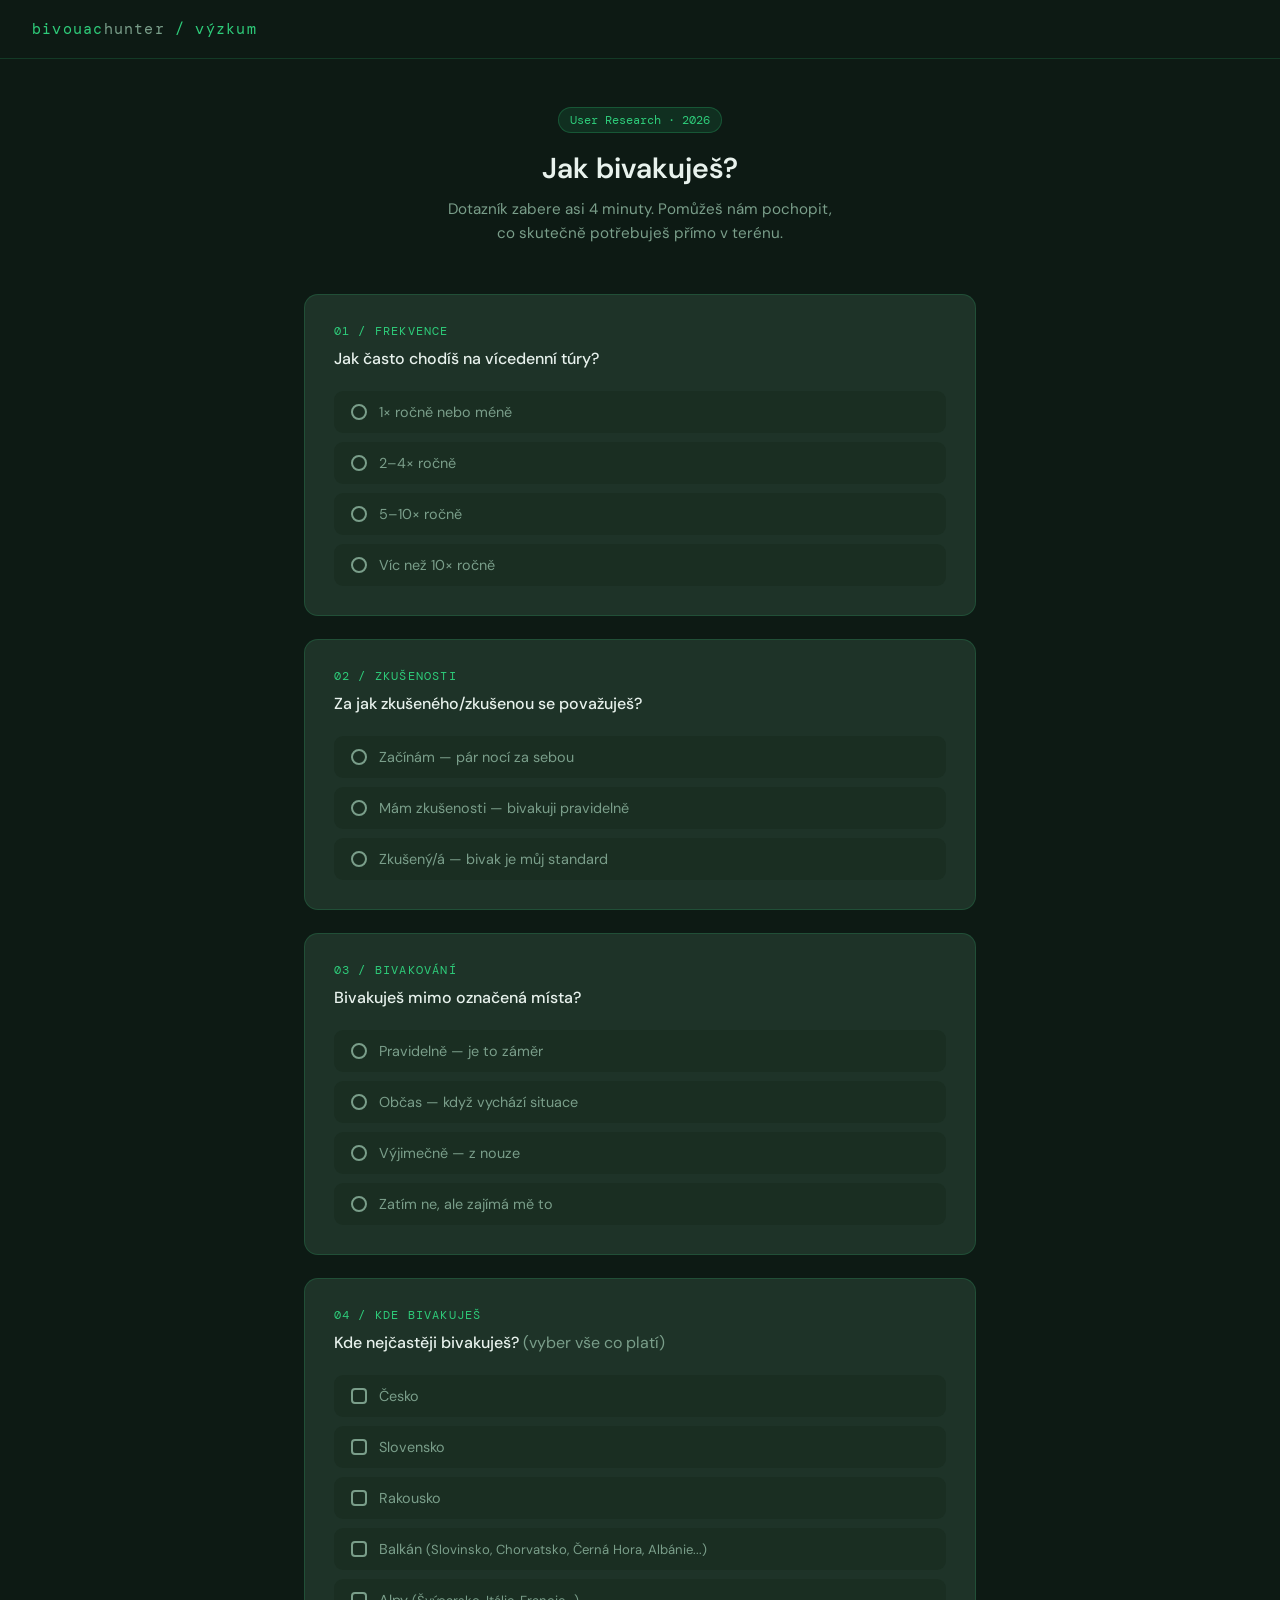
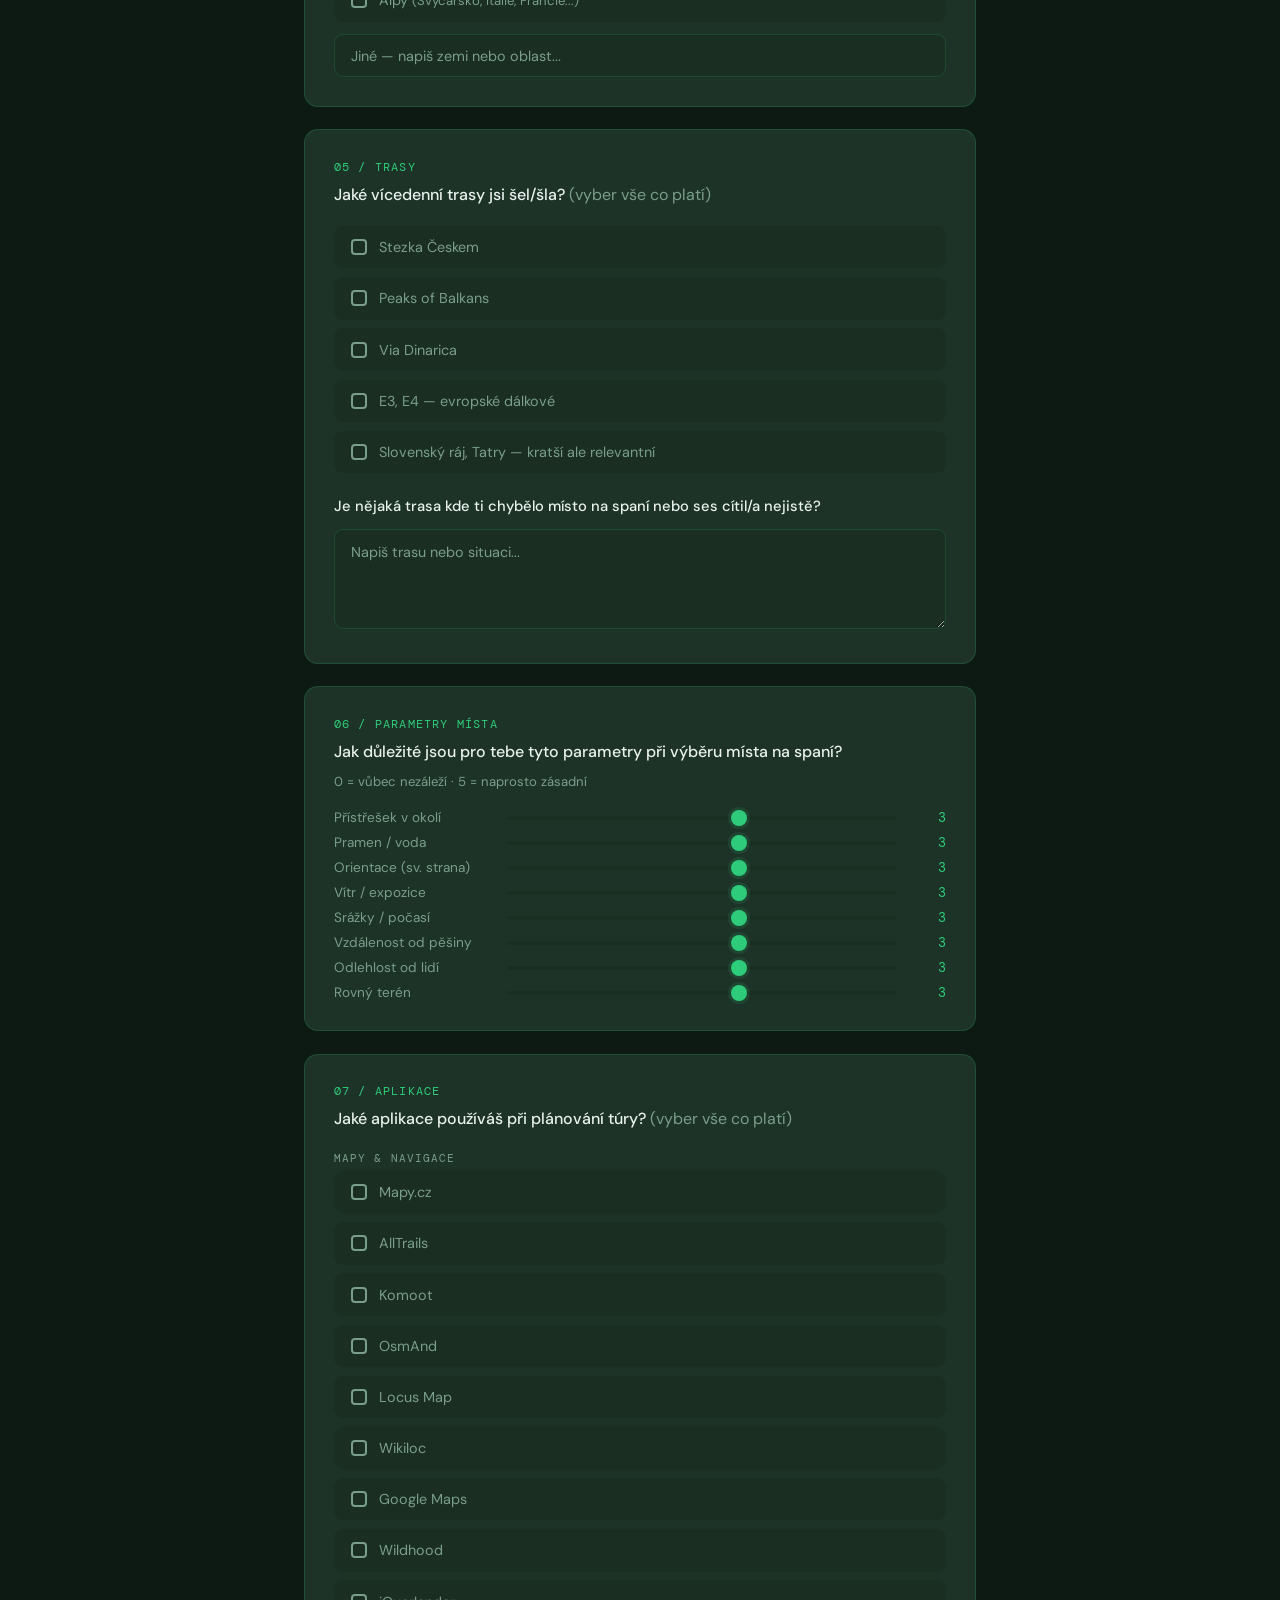
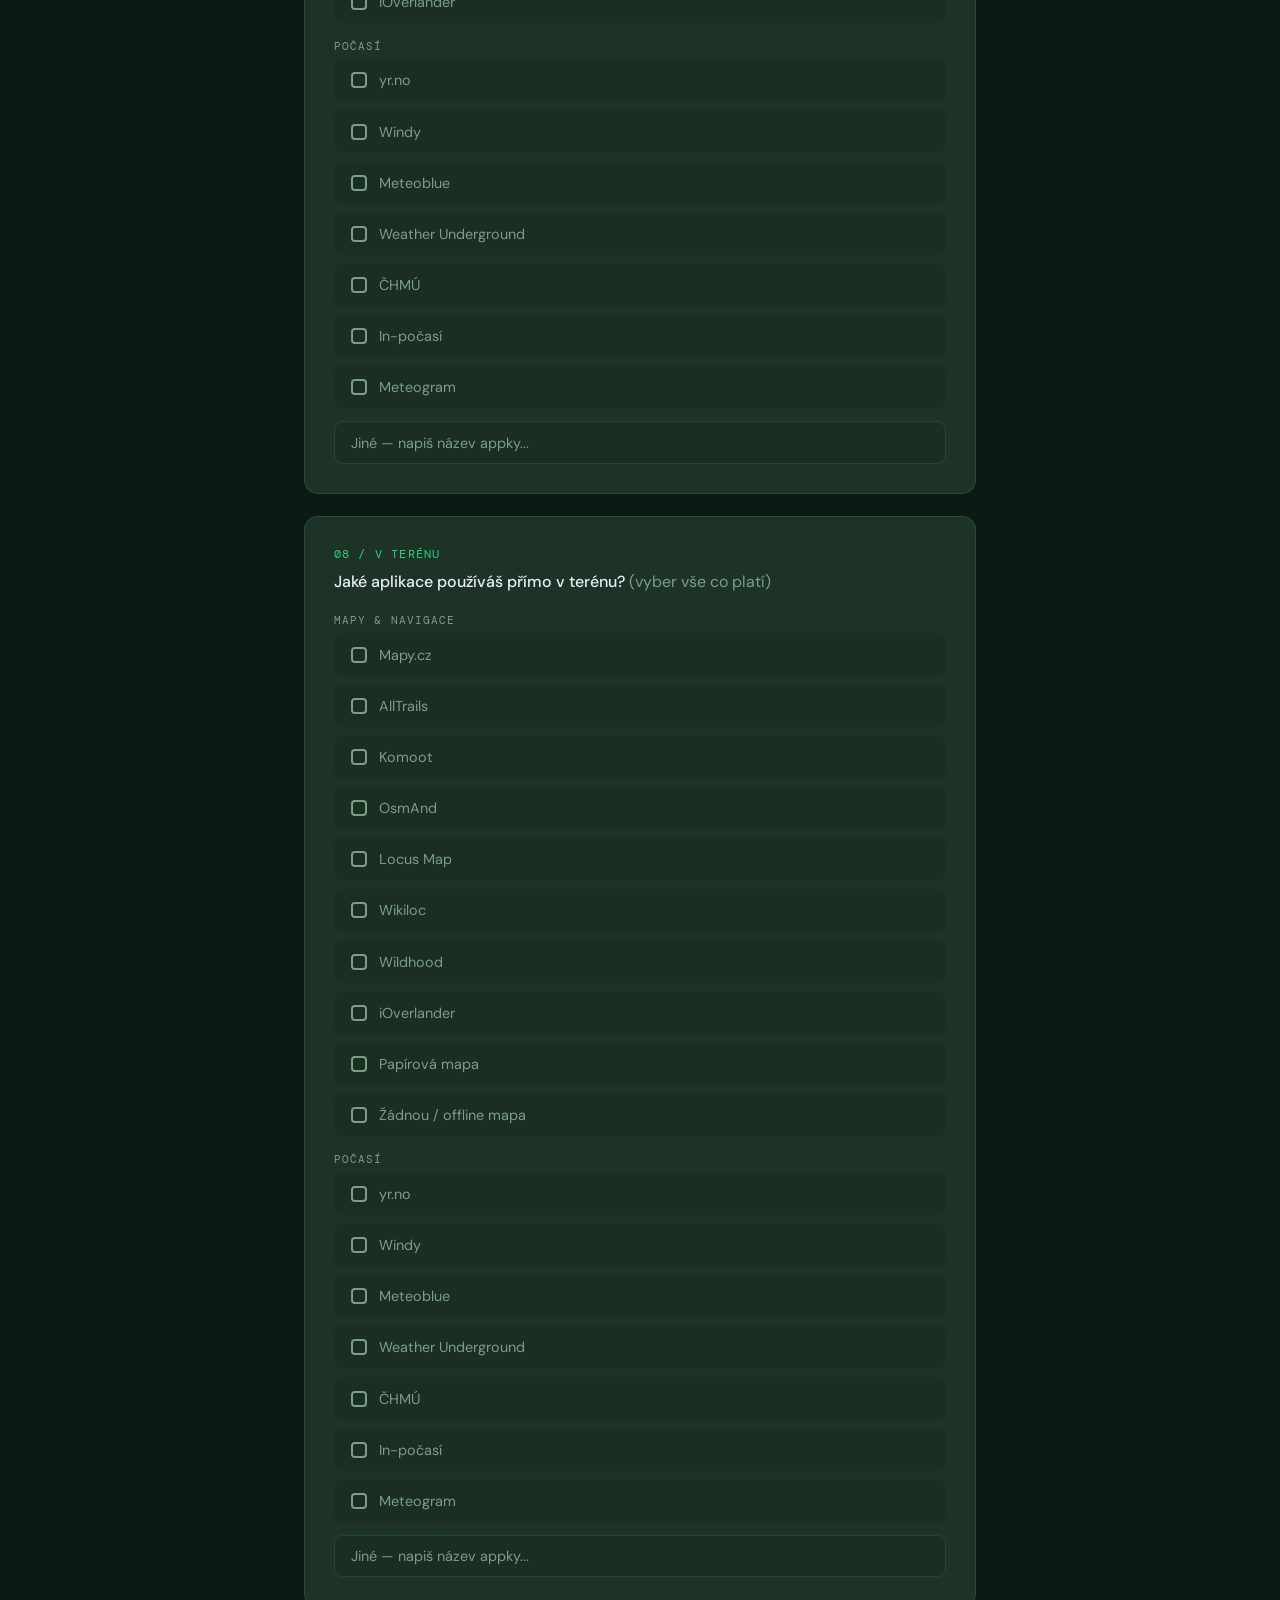
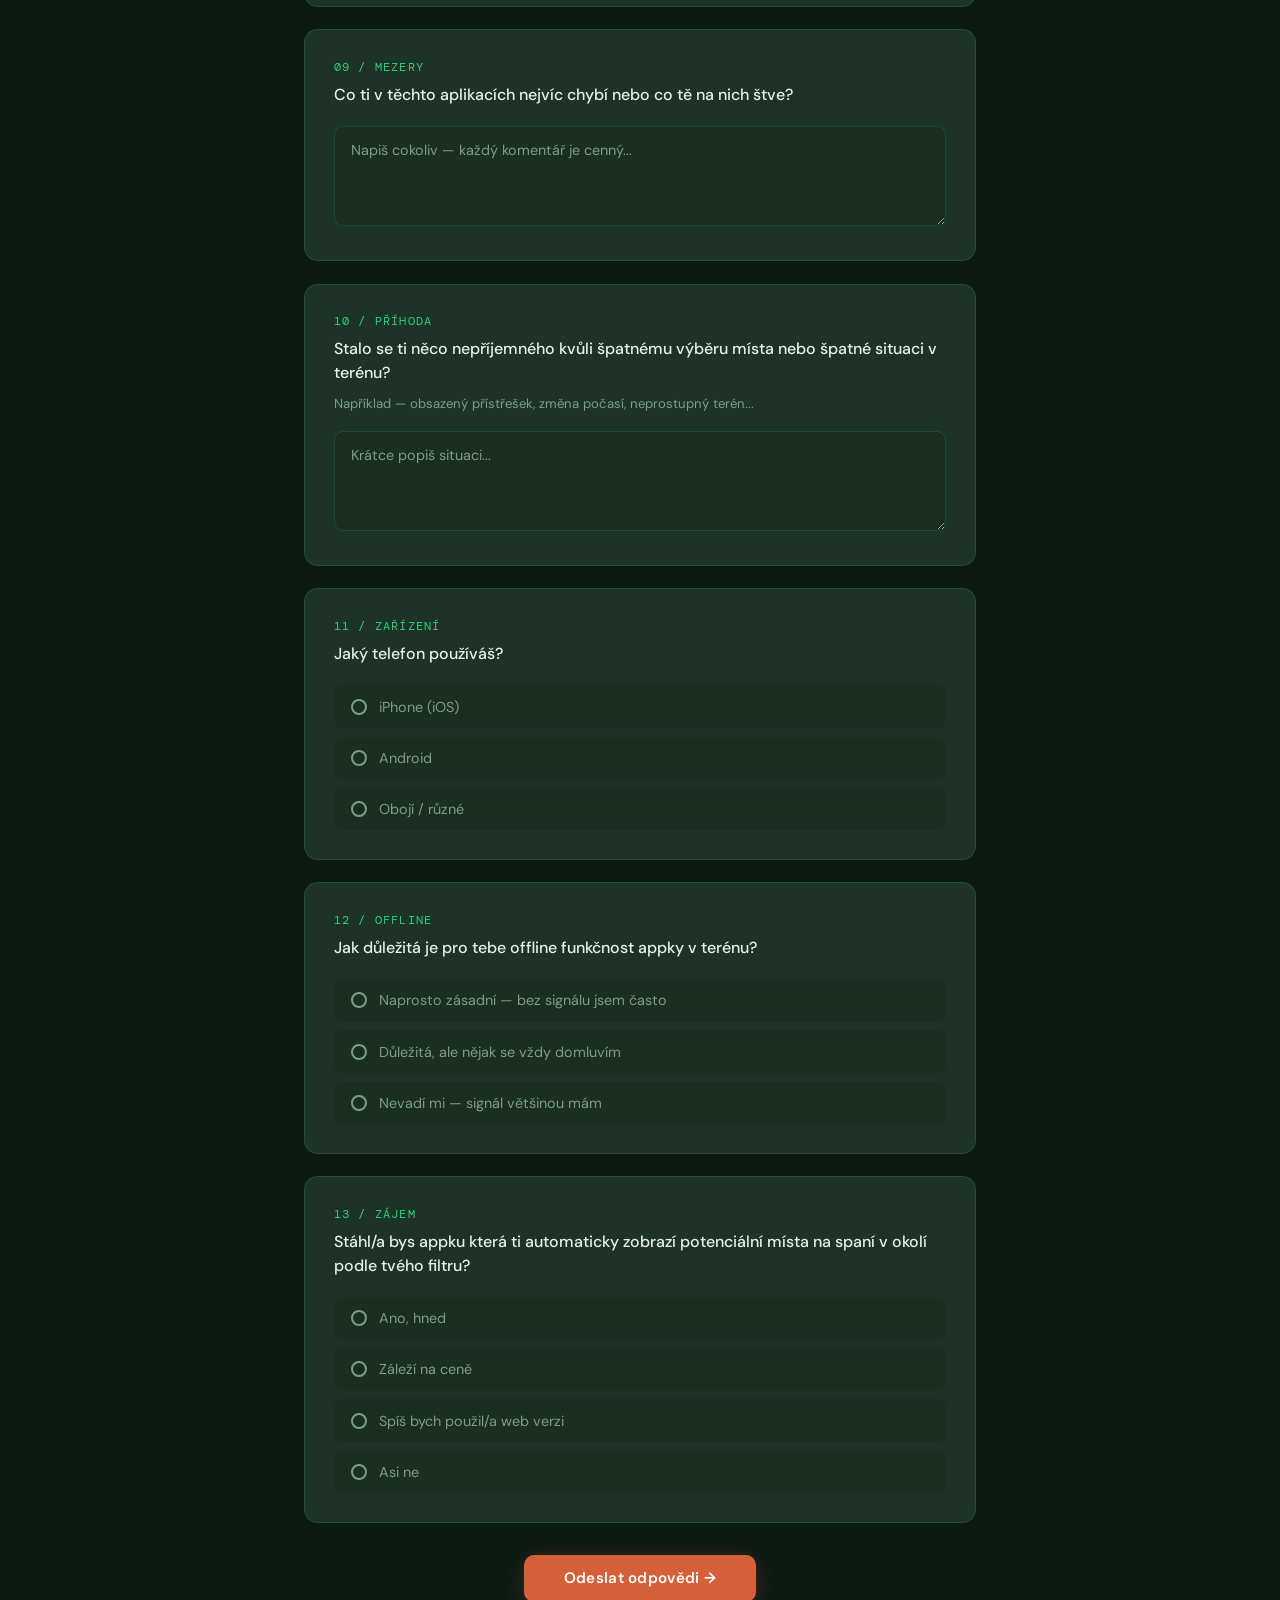
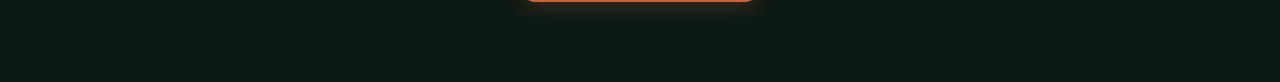
==== index.html @ d6ea65e4 "Q5: add Stezka Českem first, remove High Rila Route Co-Authored-By: Claude Sonnet 4.6 <noreply@anthr" ====
<!DOCTYPE html>
<html lang="cs">
<head>
<meta charset="UTF-8">
<meta name="viewport" content="width=device-width, initial-scale=1.0">
<title>BivouacHunter — Průzkum</title>
<link href="https://fonts.googleapis.com/css2?family=DM+Sans:wght@300;400;500;600&family=DM+Mono:wght@400;500&display=swap" rel="stylesheet">
<link rel="stylesheet" href="bivouachunter_survey.css">
</head>
<body>

<nav>
  <div class="logo">bivouac<span>hunter</span> / výzkum</div>
</nav>

<!-- ═══════════════ SURVEY ═══════════════ -->
<div class="survey-wrap">
  <div class="survey-header">
    <div class="badge">User Research · 2026</div>
    <h1>Jak bivakuješ?</h1>
    <p>Dotazník zabere asi 4 minuty. Pomůžeš nám pochopit,<br>co skutečně potřebuješ přímo v terénu.</p>
  </div>

  <form id="survey-form">

    <!-- Q1 -->
    <div class="q-block">
      <div class="q-num">01 / FREKVENCE</div>
      <div class="q-text">Jak často chodíš na vícedenní túry?</div>
      <div class="options">
        <label class="opt"><input type="radio" name="q1" value="1x ročně nebo méně"><div class="opt-dot"></div><span>1× ročně nebo méně</span></label>
        <label class="opt"><input type="radio" name="q1" value="2–4× ročně"><div class="opt-dot"></div><span>2–4× ročně</span></label>
        <label class="opt"><input type="radio" name="q1" value="5–10× ročně"><div class="opt-dot"></div><span>5–10× ročně</span></label>
        <label class="opt"><input type="radio" name="q1" value="Víc než 10× ročně"><div class="opt-dot"></div><span>Víc než 10× ročně</span></label>
      </div>
    </div>

    <!-- Q2 -->
    <div class="q-block">
      <div class="q-num">02 / ZKUŠENOSTI</div>
      <div class="q-text">Za jak zkušeného/zkušenou se považuješ?</div>
      <div class="options">
        <label class="opt"><input type="radio" name="q_zk" value="Začínám — pár nocí za sebou"><div class="opt-dot"></div><span>Začínám — pár nocí za sebou</span></label>
        <label class="opt"><input type="radio" name="q_zk" value="Mám zkušenosti — bivakuji pravidelně"><div class="opt-dot"></div><span>Mám zkušenosti — bivakuji pravidelně</span></label>
        <label class="opt"><input type="radio" name="q_zk" value="Zkušený/á — bivak je můj standard"><div class="opt-dot"></div><span>Zkušený/á — bivak je můj standard</span></label>
      </div>
    </div>

    <!-- Q3 -->
    <div class="q-block">
      <div class="q-num">03 / BIVAKOVÁNÍ</div>
      <div class="q-text">Bivakuješ mimo označená místa?</div>
      <div class="options">
        <label class="opt"><input type="radio" name="q2" value="Pravidelně, je to záměr"><div class="opt-dot"></div><span>Pravidelně — je to záměr</span></label>
        <label class="opt"><input type="radio" name="q2" value="Občas, když vychází situace"><div class="opt-dot"></div><span>Občas — když vychází situace</span></label>
        <label class="opt"><input type="radio" name="q2" value="Výjimečně, z nouze"><div class="opt-dot"></div><span>Výjimečně — z nouze</span></label>
        <label class="opt"><input type="radio" name="q2" value="Zatím ne, ale zajímá mě to"><div class="opt-dot"></div><span>Zatím ne, ale zajímá mě to</span></label>
      </div>
    </div>

    <!-- Q4 -->
    <div class="q-block">
      <div class="q-num">04 / KDE BIVAKUJEŠ</div>
      <div class="q-text">Kde nejčastěji bivakuješ? <span style="color:var(--text-dim);font-weight:400">(vyber vše co platí)</span></div>
      <div class="options">
        <label class="opt"><input type="checkbox" name="q_kde" value="Česko"><div class="opt-dot square"></div><span>Česko</span></label>
        <label class="opt"><input type="checkbox" name="q_kde" value="Slovensko"><div class="opt-dot square"></div><span>Slovensko</span></label>
        <label class="opt"><input type="checkbox" name="q_kde" value="Rakousko"><div class="opt-dot square"></div><span>Rakousko</span></label>
        <label class="opt"><input type="checkbox" name="q_kde" value="Balkán (Slovinsko, Chorvatsko, Černá Hora, Albánie...)"><div class="opt-dot square"></div><span>Balkán <span style="color:var(--text-dim);font-size:.82rem">(Slovinsko, Chorvatsko, Černá Hora, Albánie...)</span></span></label>
        <label class="opt"><input type="checkbox" name="q_kde" value="Alpy (Švýcarsko, Itálie, Francie...)"><div class="opt-dot square"></div><span>Alpy <span style="color:var(--text-dim);font-size:.82rem">(Švýcarsko, Itálie, Francie...)</span></span></label>
      </div>
      <div style="margin-top:.8rem">
        <input type="text" name="q_kde_jine" placeholder="Jiné — napiš zemi nebo oblast..." class="text-input">
      </div>
    </div>

    <!-- Q5 -->
    <div class="q-block">
      <div class="q-num">05 / TRASY</div>
      <div class="q-text">Jaké vícedenní trasy jsi šel/šla? <span style="color:var(--text-dim);font-weight:400">(vyber vše co platí)</span></div>
      <div class="options">
        <label class="opt"><input type="checkbox" name="q_trasy" value="Stezka Českem"><div class="opt-dot square"></div><span>Stezka Českem</span></label>
        <label class="opt"><input type="checkbox" name="q_trasy" value="Peaks of Balkans"><div class="opt-dot square"></div><span>Peaks of Balkans</span></label>
        <label class="opt"><input type="checkbox" name="q_trasy" value="Via Dinarica"><div class="opt-dot square"></div><span>Via Dinarica</span></label>
        <label class="opt"><input type="checkbox" name="q_trasy" value="E3, E4 — evropské dálkové"><div class="opt-dot square"></div><span>E3, E4 — evropské dálkové</span></label>
        <label class="opt"><input type="checkbox" name="q_trasy" value="Slovenský ráj, Tatry"><div class="opt-dot square"></div><span>Slovenský ráj, Tatry — kratší ale relevantní</span></label>
      </div>
      <div style="margin-top:1.4rem">
        <div class="q-text" style="font-size:.92rem;margin-bottom:.7rem">Je nějaká trasa kde ti chybělo místo na spaní nebo ses cítil/a nejistě?</div>
        <textarea name="q_trasy_neistota" placeholder="Napiš trasu nebo situaci..."></textarea>
      </div>
    </div>

    <!-- Q6 -->
    <div class="q-block">
      <div class="q-num">06 / PARAMETRY MÍSTA</div>
      <div class="q-text">Jak důležité jsou pro tebe tyto parametry při výběru místa na spaní?</div>
      <div class="q-sub">0 = vůbec nezáleží · 5 = naprosto zásadní</div>
      <div class="scale-row" id="params-scale">
        <div class="scale-item">
          <span class="scale-label">Přístřešek v okolí</span>
          <input type="range" min="0" max="5" value="3" name="p_pristresek" oninput="updateVal(this)">
          <span class="scale-val">3</span>
        </div>
        <div class="scale-item">
          <span class="scale-label">Pramen / voda</span>
          <input type="range" min="0" max="5" value="3" name="p_voda" oninput="updateVal(this)">
          <span class="scale-val">3</span>
        </div>
        <div class="scale-item">
          <span class="scale-label">Orientace (sv. strana)</span>
          <input type="range" min="0" max="5" value="3" name="p_orientace" oninput="updateVal(this)">
          <span class="scale-val">3</span>
        </div>
        <div class="scale-item">
          <span class="scale-label">Vítr / expozice</span>
          <input type="range" min="0" max="5" value="3" name="p_vitr" oninput="updateVal(this)">
          <span class="scale-val">3</span>
        </div>
        <div class="scale-item">
          <span class="scale-label">Srážky / počasí</span>
          <input type="range" min="0" max="5" value="3" name="p_pocasi" oninput="updateVal(this)">
          <span class="scale-val">3</span>
        </div>
        <div class="scale-item">
          <span class="scale-label">Vzdálenost od pěšiny</span>
          <input type="range" min="0" max="5" value="3" name="p_pesina" oninput="updateVal(this)">
          <span class="scale-val">3</span>
        </div>
        <div class="scale-item">
          <span class="scale-label">Odlehlost od lidí</span>
          <input type="range" min="0" max="5" value="3" name="p_odlehlost" oninput="updateVal(this)">
          <span class="scale-val">3</span>
        </div>
        <div class="scale-item">
          <span class="scale-label">Rovný terén</span>
          <input type="range" min="0" max="5" value="3" name="p_teren" oninput="updateVal(this)">
          <span class="scale-val">3</span>
        </div>
      </div>
    </div>

    <!-- Q7 -->
    <div class="q-block">
      <div class="q-num">07 / APLIKACE</div>
      <div class="q-text">Jaké aplikace používáš při plánování túry? <span style="color:var(--text-dim);font-weight:400">(vyber vše co platí)</span></div>
      <div class="opt-group-label">Mapy &amp; navigace</div>
      <div class="options">
        <label class="opt"><input type="checkbox" name="app_plan" value="Mapy.cz"><div class="opt-dot square"></div><span>Mapy.cz</span></label>
        <label class="opt"><input type="checkbox" name="app_plan" value="AllTrails"><div class="opt-dot square"></div><span>AllTrails</span></label>
        <label class="opt"><input type="checkbox" name="app_plan" value="Komoot"><div class="opt-dot square"></div><span>Komoot</span></label>
        <label class="opt"><input type="checkbox" name="app_plan" value="OsmAnd"><div class="opt-dot square"></div><span>OsmAnd</span></label>
        <label class="opt"><input type="checkbox" name="app_plan" value="Locus Map"><div class="opt-dot square"></div><span>Locus Map</span></label>
        <label class="opt"><input type="checkbox" name="app_plan" value="Wikiloc"><div class="opt-dot square"></div><span>Wikiloc</span></label>
        <label class="opt"><input type="checkbox" name="app_plan" value="Google Maps"><div class="opt-dot square"></div><span>Google Maps</span></label>
        <label class="opt"><input type="checkbox" name="app_plan" value="Wildhood"><div class="opt-dot square"></div><span>Wildhood</span></label>
        <label class="opt"><input type="checkbox" name="app_plan" value="iOverlander"><div class="opt-dot square"></div><span>iOverlander</span></label>
      </div>
      <div class="opt-group-label">Počasí</div>
      <div class="options">
        <label class="opt"><input type="checkbox" name="app_plan" value="yr.no"><div class="opt-dot square"></div><span>yr.no</span></label>
        <label class="opt"><input type="checkbox" name="app_plan" value="Windy"><div class="opt-dot square"></div><span>Windy</span></label>
        <label class="opt"><input type="checkbox" name="app_plan" value="Meteoblue"><div class="opt-dot square"></div><span>Meteoblue</span></label>
        <label class="opt"><input type="checkbox" name="app_plan" value="Weather Underground"><div class="opt-dot square"></div><span>Weather Underground</span></label>
        <label class="opt"><input type="checkbox" name="app_plan" value="ČHMÚ"><div class="opt-dot square"></div><span>ČHMÚ</span></label>
        <label class="opt"><input type="checkbox" name="app_plan" value="In-počasí"><div class="opt-dot square"></div><span>In-počasí</span></label>
        <label class="opt"><input type="checkbox" name="app_plan" value="Meteogram"><div class="opt-dot square"></div><span>Meteogram</span></label>
      </div>
      <div style="margin-top:.8rem">
        <input type="text" name="app_plan_jine" placeholder="Jiné — napiš název appky..." class="text-input">
      </div>
    </div>

    <!-- Q8 -->
    <div class="q-block">
      <div class="q-num">08 / V TERÉNU</div>
      <div class="q-text">Jaké aplikace používáš přímo v terénu? <span style="color:var(--text-dim);font-weight:400">(vyber vše co platí)</span></div>
      <div class="opt-group-label">Mapy &amp; navigace</div>
      <div class="options">
        <label class="opt"><input type="checkbox" name="app_teren" value="Mapy.cz"><div class="opt-dot square"></div><span>Mapy.cz</span></label>
        <label class="opt"><input type="checkbox" name="app_teren" value="AllTrails"><div class="opt-dot square"></div><span>AllTrails</span></label>
        <label class="opt"><input type="checkbox" name="app_teren" value="Komoot"><div class="opt-dot square"></div><span>Komoot</span></label>
        <label class="opt"><input type="checkbox" name="app_teren" value="OsmAnd"><div class="opt-dot square"></div><span>OsmAnd</span></label>
        <label class="opt"><input type="checkbox" name="app_teren" value="Locus Map"><div class="opt-dot square"></div><span>Locus Map</span></label>
        <label class="opt"><input type="checkbox" name="app_teren" value="Wikiloc"><div class="opt-dot square"></div><span>Wikiloc</span></label>
        <label class="opt"><input type="checkbox" name="app_teren" value="Wildhood"><div class="opt-dot square"></div><span>Wildhood</span></label>
        <label class="opt"><input type="checkbox" name="app_teren" value="iOverlander"><div class="opt-dot square"></div><span>iOverlander</span></label>
        <label class="opt"><input type="checkbox" name="app_teren" value="Papírová mapa"><div class="opt-dot square"></div><span>Papírová mapa</span></label>
        <label class="opt"><input type="checkbox" name="app_teren" value="Žádnou / offline mapa"><div class="opt-dot square"></div><span>Žádnou / offline mapa</span></label>
      </div>
      <div class="opt-group-label">Počasí</div>
      <div class="options">
        <label class="opt"><input type="checkbox" name="app_teren" value="yr.no"><div class="opt-dot square"></div><span>yr.no</span></label>
        <label class="opt"><input type="checkbox" name="app_teren" value="Windy"><div class="opt-dot square"></div><span>Windy</span></label>
        <label class="opt"><input type="checkbox" name="app_teren" value="Meteoblue"><div class="opt-dot square"></div><span>Meteoblue</span></label>
        <label class="opt"><input type="checkbox" name="app_teren" value="Weather Underground"><div class="opt-dot square"></div><span>Weather Underground</span></label>
        <label class="opt"><input type="checkbox" name="app_teren" value="ČHMÚ"><div class="opt-dot square"></div><span>ČHMÚ</span></label>
        <label class="opt"><input type="checkbox" name="app_teren" value="In-počasí"><div class="opt-dot square"></div><span>In-počasí</span></label>
        <label class="opt"><input type="checkbox" name="app_teren" value="Meteogram"><div class="opt-dot square"></div><span>Meteogram</span></label>
      </div>
      <div style="margin-top:.8rem">
        <input type="text" name="app_teren_jine" placeholder="Jiné — napiš název appky..." class="text-input">
      </div>
    </div>

    <!-- Q9 -->
    <div class="q-block">
      <div class="q-num">09 / MEZERY</div>
      <div class="q-text">Co ti v těchto aplikacích nejvíc chybí nebo co tě na nich štve?</div>
      <textarea name="q6" placeholder="Napiš cokoliv — každý komentář je cenný..."></textarea>
    </div>

    <!-- Q10 -->
    <div class="q-block">
      <div class="q-num">10 / PŘÍHODA</div>
      <div class="q-text">Stalo se ti něco nepříjemného kvůli špatnému výběru místa nebo špatné situaci v terénu?</div>
      <div class="q-sub">Například — obsazený přístřešek, změna počasí, neprostupný terén...</div>
      <textarea name="q7" placeholder="Krátce popiš situaci..."></textarea>
    </div>

    <!-- Q11 -->
    <div class="q-block">
      <div class="q-num">11 / ZAŘÍZENÍ</div>
      <div class="q-text">Jaký telefon používáš?</div>
      <div class="options">
        <label class="opt"><input type="radio" name="q8" value="iPhone (iOS)"><div class="opt-dot"></div><span>iPhone (iOS)</span></label>
        <label class="opt"><input type="radio" name="q8" value="Android"><div class="opt-dot"></div><span>Android</span></label>
        <label class="opt"><input type="radio" name="q8" value="Obojí / různé"><div class="opt-dot"></div><span>Obojí / různé</span></label>
      </div>
    </div>

    <!-- Q12 -->
    <div class="q-block">
      <div class="q-num">12 / OFFLINE</div>
      <div class="q-text">Jak důležitá je pro tebe offline funkčnost appky v terénu?</div>
      <div class="options">
        <label class="opt"><input type="radio" name="q9" value="Naprosto zásadní — bez signálu jsem často"><div class="opt-dot"></div><span>Naprosto zásadní — bez signálu jsem často</span></label>
        <label class="opt"><input type="radio" name="q9" value="Důležitá, ale nějak se vždy domluvím"><div class="opt-dot"></div><span>Důležitá, ale nějak se vždy domluvím</span></label>
        <label class="opt"><input type="radio" name="q9" value="Nevadí mi — signál většinou mám"><div class="opt-dot"></div><span>Nevadí mi — signál většinou mám</span></label>
      </div>
    </div>

    <!-- Q13 -->
    <div class="q-block">
      <div class="q-num">13 / ZÁJEM</div>
      <div class="q-text">Stáhl/a bys appku která ti automaticky zobrazí potenciální místa na spaní v okolí podle tvého filtru?</div>
      <div class="options">
        <label class="opt"><input type="radio" name="q10" value="Ano, hned"><div class="opt-dot"></div><span>Ano, hned</span></label>
        <label class="opt"><input type="radio" name="q10" value="Záleží na ceně"><div class="opt-dot"></div><span>Záleží na ceně</span></label>
        <label class="opt"><input type="radio" name="q10" value="Spíš bych použil/a web verzi"><div class="opt-dot"></div><span>Spíš bych použil/a web verzi</span></label>
        <label class="opt"><input type="radio" name="q10" value="Asi ne"><div class="opt-dot"></div><span>Asi ne</span></label>
      </div>
    </div>

    <div class="submit-row">
      <button type="submit" class="btn-submit">Odeslat odpovědi →</button>
    </div>

  </form>

  <div class="success-msg" id="success-msg">
    <div class="success-msg-content">
      <h2>Díky za odpovědi!</h2>
      <p>Pomáháš nám stavět appku která bude reálně fungovat v terénu.</p>
    </div>
  </div>

</div>

<script src="bivouachunter_survey.js"></script>
</body>
</html>
---- bivouachunter_survey.css ----
:root {
  --bg:        #0d1a14;
  --bg2:       #122019;
  --bg3:       #1a2e22;
  --card:      #1e3328;
  --card2:     #243d2f;
  --emerald:   #2ecc7a;
  --emerald2:  #1a9958;
  --emerald-dim: rgba(46,204,122,0.12);
  --terracotta:#d4603a;
  --terra-dim: rgba(212,96,58,0.15);
  --gray:      #8aa899;
  --gray-dim:  rgba(138,168,153,0.15);
  --text:      #e8f2ed;
  --text-dim:  #7a9e8a;
  --border:    rgba(46,204,122,0.18);
  --font:      'DM Sans', sans-serif;
  --mono:      'DM Mono', monospace;
}

* { margin:0; padding:0; box-sizing:border-box; }

body {
  background: var(--bg);
  color: var(--text);
  font-family: var(--font);
  min-height: 100vh;
}

/* ── NAV ── */
nav {
  display: flex;
  align-items: center;
  justify-content: space-between;
  padding: 1.2rem 2rem;
  border-bottom: 1px solid var(--border);
  background: var(--bg);
  position: sticky;
  top: 0;
  z-index: 100;
}
.logo {
  font-family: var(--mono);
  font-size: .95rem;
  color: var(--emerald);
  letter-spacing: .08em;
}
.logo span { color: var(--text-dim); }
.nav-tabs { display: flex; gap: .5rem; }
.tab-btn {
  background: none;
  border: 1px solid transparent;
  color: var(--text-dim);
  font-family: var(--font);
  font-size: .85rem;
  padding: .45rem 1rem;
  border-radius: 6px;
  cursor: pointer;
  transition: all .2s;
}
.tab-btn.active, .tab-btn:hover {
  border-color: var(--border);
  color: var(--text);
  background: var(--card);
}
.tab-btn.active { color: var(--emerald); }

/* ── VIEWS ── */
.view { display: none; }
.view.active { display: block; }

/* ── SURVEY ── */
.survey-wrap {
  max-width: 720px;
  margin: 0 auto;
  padding: 3rem 1.5rem 5rem;
}
.survey-header {
  text-align: center;
  margin-bottom: 3rem;
}
.survey-header h1 {
  font-size: 1.8rem;
  font-weight: 600;
  margin-bottom: .6rem;
}
.survey-header p {
  color: var(--text-dim);
  font-size: .95rem;
  line-height: 1.6;
}
.badge {
  display: inline-block;
  background: var(--emerald-dim);
  color: var(--emerald);
  font-size: .75rem;
  font-family: var(--mono);
  padding: .25rem .7rem;
  border-radius: 20px;
  margin-bottom: 1rem;
  border: 1px solid rgba(46,204,122,0.25);
}

.q-block {
  background: var(--card);
  border: 1px solid var(--border);
  border-radius: 14px;
  padding: 1.8rem;
  margin-bottom: 1.4rem;
  transition: border-color .2s;
}
.q-block:focus-within { border-color: var(--emerald2); }
.q-num {
  font-family: var(--mono);
  font-size: .75rem;
  color: var(--emerald);
  margin-bottom: .5rem;
  letter-spacing: .1em;
}
.q-text {
  font-size: 1rem;
  font-weight: 500;
  margin-bottom: 1.2rem;
  line-height: 1.5;
}
.q-sub {
  font-size: .82rem;
  color: var(--text-dim);
  margin-top: -.6rem;
  margin-bottom: 1.2rem;
}

/* app group label */
.opt-group-label {
  font-family: var(--mono);
  font-size: .7rem;
  color: var(--text-dim);
  letter-spacing: .1em;
  text-transform: uppercase;
  margin: 1rem 0 .4rem;
}
.opt-group-label:first-of-type { margin-top: 0; }

/* shared text input */
.text-input {
  width: 100%;
  background: var(--bg3);
  border: 1px solid var(--border);
  border-radius: 9px;
  color: var(--text);
  font-family: var(--font);
  font-size: .9rem;
  padding: .7rem 1rem;
  outline: none;
  transition: border-color .2s;
}
.text-input:focus { border-color: var(--emerald2); }
.text-input::placeholder { color: var(--text-dim); }

/* radio/checkbox options */
.options { display: flex; flex-direction: column; gap: .55rem; }
.opt {
  display: flex;
  align-items: center;
  gap: .75rem;
  padding: .7rem 1rem;
  background: var(--bg3);
  border: 1px solid transparent;
  border-radius: 9px;
  cursor: pointer;
  transition: all .18s;
  user-select: none;
}
.opt:hover { border-color: var(--border); background: var(--card2); }
.opt input { display: none; }
.opt-dot {
  width: 16px; height: 16px;
  border: 2px solid var(--text-dim);
  border-radius: 50%;
  flex-shrink: 0;
  transition: all .18s;
  position: relative;
}
.opt-dot.square { border-radius: 4px; }
.opt input:checked ~ .opt-dot {
  border-color: var(--emerald);
  background: var(--emerald);
}
.opt input:checked ~ .opt-dot::after {
  content: '';
  position: absolute;
  top: 50%; left: 50%;
  transform: translate(-50%,-50%);
  width: 5px; height: 5px;
  background: var(--bg);
  border-radius: 50%;
}
.opt input[type=checkbox]:checked ~ .opt-dot.square::after {
  width: 8px; height: 5px;
  background: none;
  border-left: 2px solid var(--bg);
  border-bottom: 2px solid var(--bg);
  border-radius: 0;
  top: 45%;
  transform: translate(-50%,-50%) rotate(-45deg);
}
.opt input:checked ~ span { color: var(--text); }
.opt span { font-size: .9rem; color: var(--text-dim); transition: color .18s; }
.opt.selected { border-color: var(--emerald2); background: var(--emerald-dim); }

/* scale slider */
.scale-row {
  display: grid;
  gap: .5rem;
}
.scale-item {
  display: grid;
  grid-template-columns: 160px 1fr 36px;
  align-items: center;
  gap: .8rem;
}
.scale-label { font-size: .85rem; color: var(--text-dim); }
input[type=range] {
  -webkit-appearance: none;
  appearance: none;
  height: 4px;
  background: var(--bg3);
  border-radius: 4px;
  outline: none;
}
input[type=range]::-webkit-slider-thumb {
  -webkit-appearance: none;
  width: 16px; height: 16px;
  border-radius: 50%;
  background: var(--emerald);
  cursor: pointer;
  box-shadow: 0 0 0 3px var(--emerald-dim);
}
.scale-val {
  font-family: var(--mono);
  font-size: .8rem;
  color: var(--emerald);
  text-align: right;
}

/* textarea */
textarea {
  width: 100%;
  background: var(--bg3);
  border: 1px solid var(--border);
  border-radius: 9px;
  color: var(--text);
  font-family: var(--font);
  font-size: .9rem;
  padding: .85rem 1rem;
  resize: vertical;
  min-height: 100px;
  outline: none;
  transition: border-color .2s;
}
textarea:focus { border-color: var(--emerald2); }
textarea::placeholder { color: var(--text-dim); }

/* submit */
.submit-row { text-align: center; margin-top: 2rem; }
.btn-submit {
  background: var(--terracotta);
  color: #fff;
  font-family: var(--font);
  font-size: .95rem;
  font-weight: 600;
  border: none;
  padding: .85rem 2.5rem;
  border-radius: 10px;
  cursor: pointer;
  letter-spacing: .02em;
  transition: all .2s;
  box-shadow: 0 4px 20px rgba(212,96,58,.25);
}
.btn-submit:hover {
  background: #c0522d;
  box-shadow: 0 6px 28px rgba(212,96,58,.4);
  transform: translateY(-1px);
}

.success-msg {
  display: none;
  position: fixed;
  inset: 0;
  background: url('images/bv-hunter-thankyou.jpg') center / cover no-repeat;
  z-index: 200;
}
.success-msg::before {
  content: '';
  position: absolute;
  inset: 0;
  background: linear-gradient(140deg, rgba(13,26,20,.78) 35%, transparent 68%);
}
.success-msg-content {
  position: relative;
  z-index: 1;
  padding: 2.5rem;
  max-width: 68%;
}
.success-msg h2 {
  font-size: 1.9rem;
  font-weight: 600;
  line-height: 1.25;
  margin-bottom: .65rem;
  color: var(--text);
}
.success-msg p {
  color: rgba(232,242,237,.82);
  font-size: .95rem;
  line-height: 1.6;
}

/* ── DASHBOARD ── */
.dash-wrap {
  max-width: 1100px;
  margin: 0 auto;
  padding: 2.5rem 1.5rem 5rem;
}
.dash-header {
  display: flex;
  align-items: flex-end;
  justify-content: space-between;
  margin-bottom: 2.5rem;
  flex-wrap: wrap;
  gap: 1rem;
}
.dash-header h2 { font-size: 1.5rem; font-weight: 600; }
.dash-header p { color: var(--text-dim); font-size: .85rem; margin-top: .25rem; }
.resp-count {
  font-family: var(--mono);
  font-size: .8rem;
  color: var(--emerald);
  background: var(--emerald-dim);
  border: 1px solid rgba(46,204,122,.25);
  padding: .3rem .8rem;
  border-radius: 20px;
}

.stats-grid {
  display: grid;
  grid-template-columns: repeat(auto-fit, minmax(200px, 1fr));
  gap: 1rem;
  margin-bottom: 2rem;
}
.stat-card {
  background: var(--card);
  border: 1px solid var(--border);
  border-radius: 12px;
  padding: 1.4rem;
}
.stat-card .label { font-size: .78rem; color: var(--text-dim); margin-bottom: .4rem; font-family: var(--mono); letter-spacing: .06em; }
.stat-card .value { font-size: 2rem; font-weight: 600; color: var(--emerald); }
.stat-card .sub { font-size: .8rem; color: var(--text-dim); margin-top: .2rem; }

.charts-grid {
  display: grid;
  grid-template-columns: repeat(auto-fit, minmax(320px, 1fr));
  gap: 1.4rem;
  margin-bottom: 2rem;
}
.chart-card {
  background: var(--card);
  border: 1px solid var(--border);
  border-radius: 14px;
  padding: 1.6rem;
}
.chart-card h3 {
  font-size: .85rem;
  font-weight: 500;
  color: var(--text-dim);
  margin-bottom: 1.4rem;
  text-transform: uppercase;
  letter-spacing: .08em;
  font-family: var(--mono);
}

/* bar chart */
.bar-list { display: flex; flex-direction: column; gap: .7rem; }
.bar-row { display: grid; grid-template-columns: 1fr auto; align-items: center; gap: .8rem; }
.bar-label { font-size: .85rem; color: var(--text-dim); }
.bar-track {
  height: 8px;
  background: var(--bg3);
  border-radius: 4px;
  overflow: hidden;
  margin-top: .3rem;
}
.bar-fill {
  height: 100%;
  border-radius: 4px;
  background: linear-gradient(90deg, var(--emerald2), var(--emerald));
  transition: width .8s cubic-bezier(.4,0,.2,1);
}
.bar-fill.terra { background: linear-gradient(90deg, #b84e2a, var(--terracotta)); }
.bar-pct {
  font-family: var(--mono);
  font-size: .78rem;
  color: var(--emerald);
  min-width: 32px;
  text-align: right;
}
.bar-pct.terra { color: var(--terracotta); }

/* donut */
.donut-wrap {
  display: flex;
  align-items: center;
  gap: 2rem;
}
.donut-svg { flex-shrink: 0; }
.donut-legend { display: flex; flex-direction: column; gap: .6rem; }
.legend-item { display: flex; align-items: center; gap: .6rem; font-size: .85rem; }
.legend-dot { width: 10px; height: 10px; border-radius: 50%; flex-shrink: 0; }

/* importance heatmap */
.heat-grid {
  display: flex;
  flex-direction: column;
  gap: .55rem;
}
.heat-row {
  display: grid;
  grid-template-columns: 140px 1fr auto;
  align-items: center;
  gap: .8rem;
}
.heat-label { font-size: .83rem; color: var(--text-dim); }
.heat-track {
  height: 10px;
  background: var(--bg3);
  border-radius: 5px;
  overflow: hidden;
}
.heat-fill {
  height: 100%;
  border-radius: 5px;
  transition: width .9s cubic-bezier(.4,0,.2,1);
}
.heat-score {
  font-family: var(--mono);
  font-size: .78rem;
  min-width: 28px;
  text-align: right;
}

/* open answers */
.quotes-list { display: flex; flex-direction: column; gap: .9rem; }
.quote-item {
  background: var(--bg3);
  border-left: 3px solid var(--emerald);
  border-radius: 0 8px 8px 0;
  padding: .85rem 1rem;
  font-size: .88rem;
  line-height: 1.55;
  color: var(--text-dim);
  font-style: italic;
}
.quote-item.terra { border-left-color: var(--terracotta); }

.full-width { grid-column: 1 / -1; }

/* empty state */
.empty-dash {
  text-align: center;
  padding: 4rem 1rem;
  color: var(--text-dim);
}
.empty-dash .icon { font-size: 2.5rem; margin-bottom: 1rem; }

@media (max-width: 600px) {
  .scale-item { grid-template-columns: 110px 1fr 28px; }
  .heat-row { grid-template-columns: 100px 1fr auto; }
  .donut-wrap { flex-direction: column; }
}
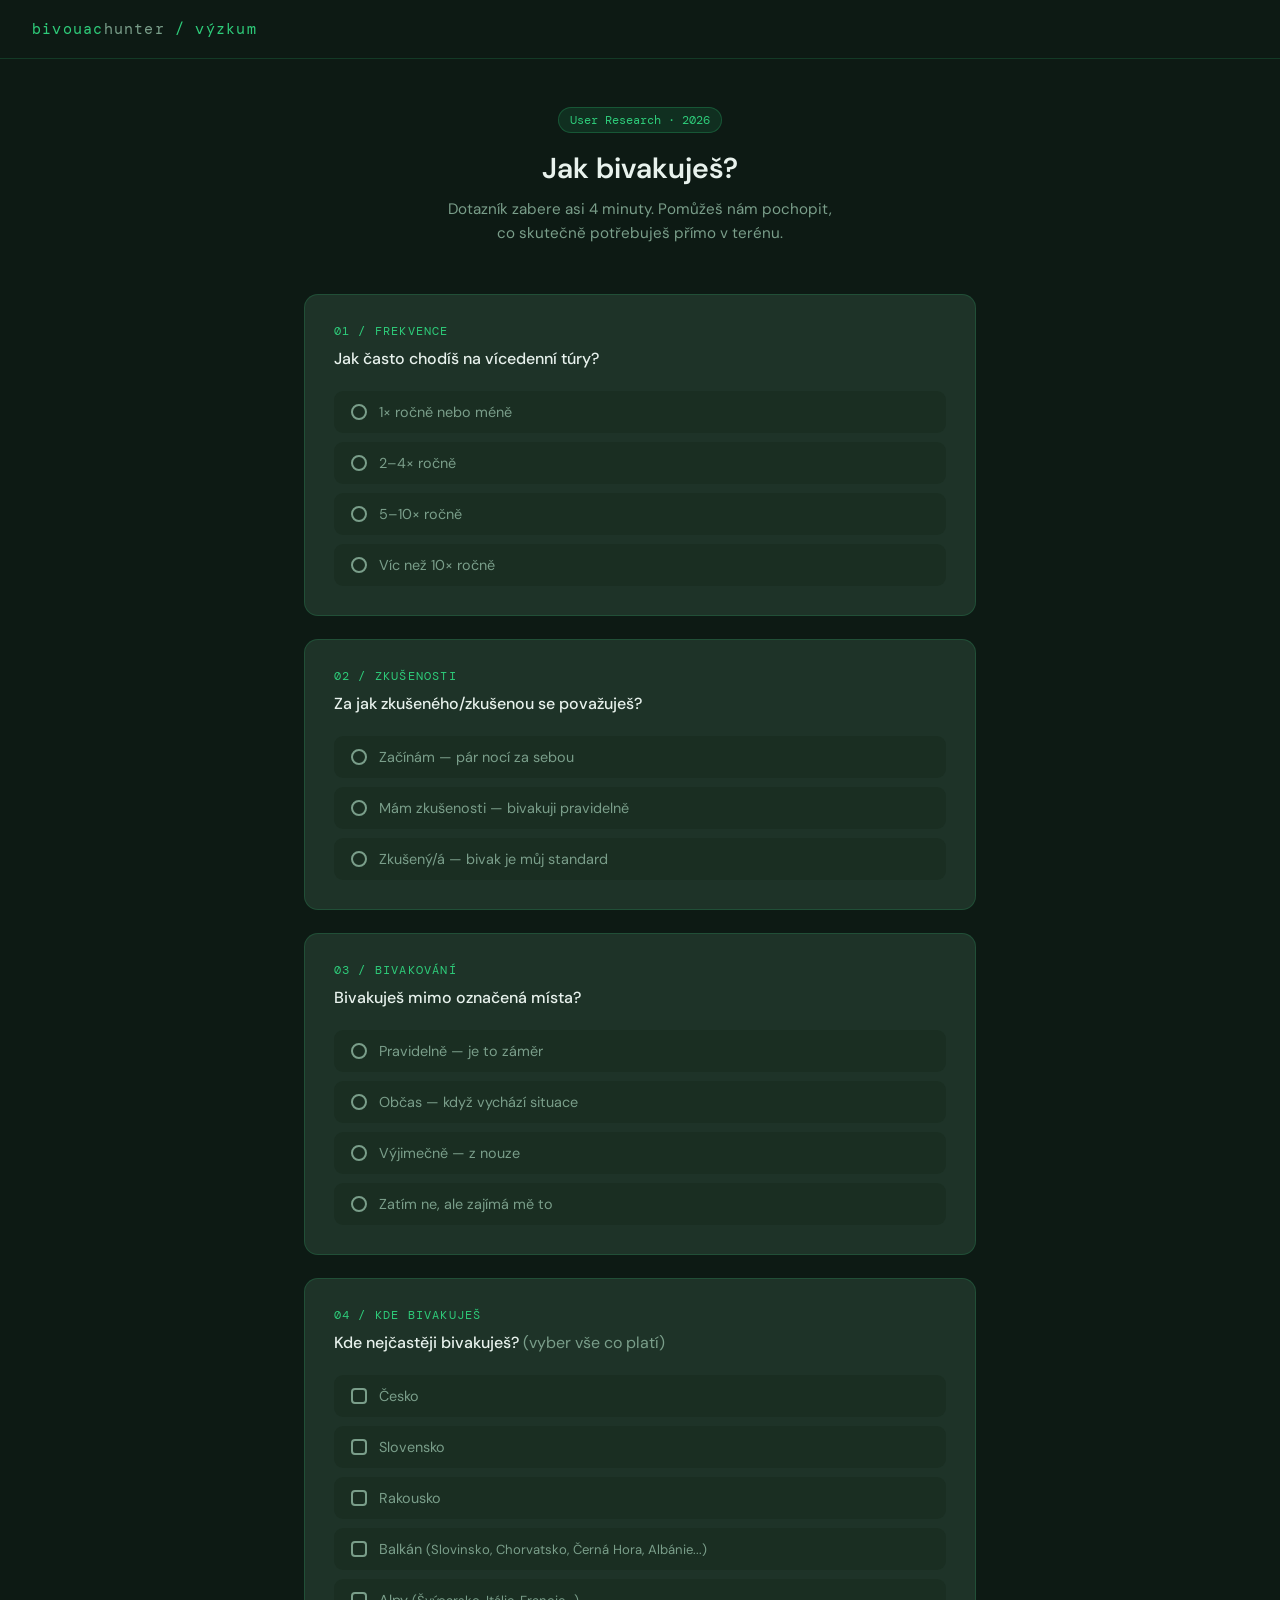
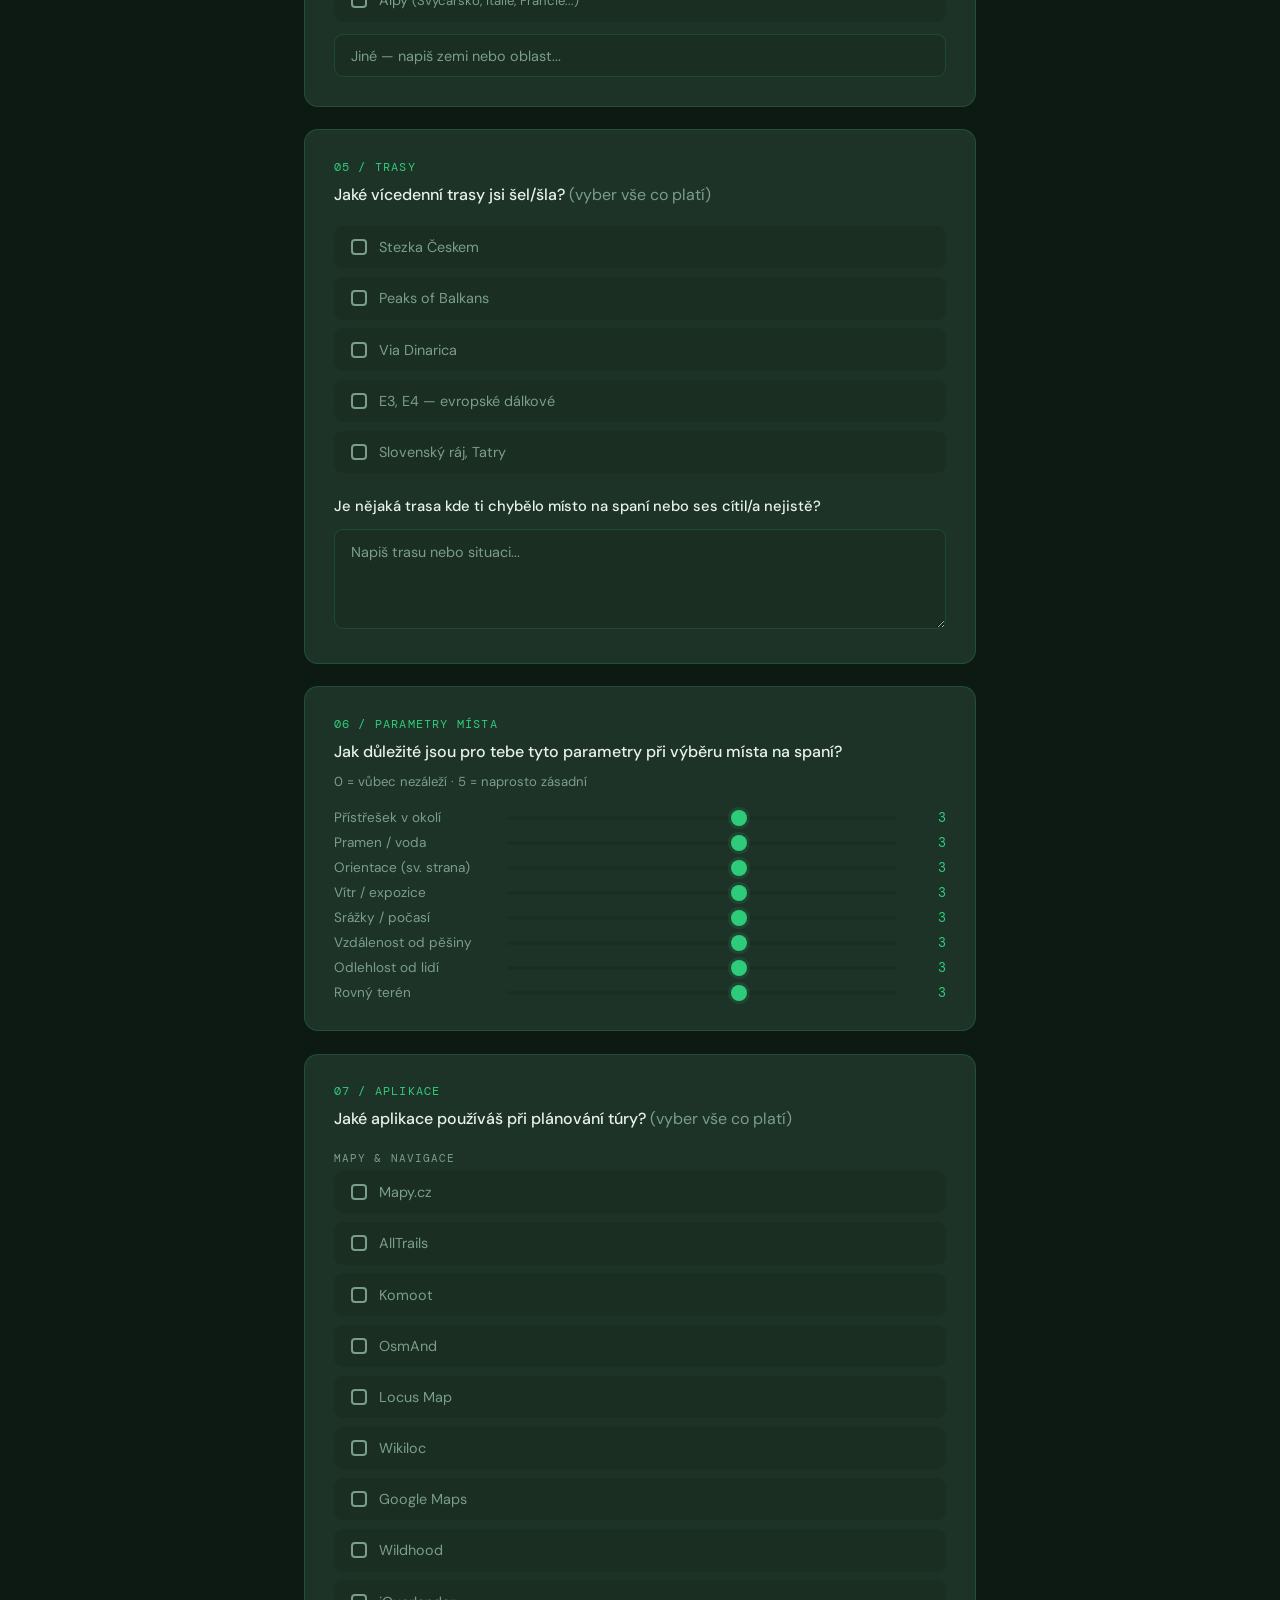
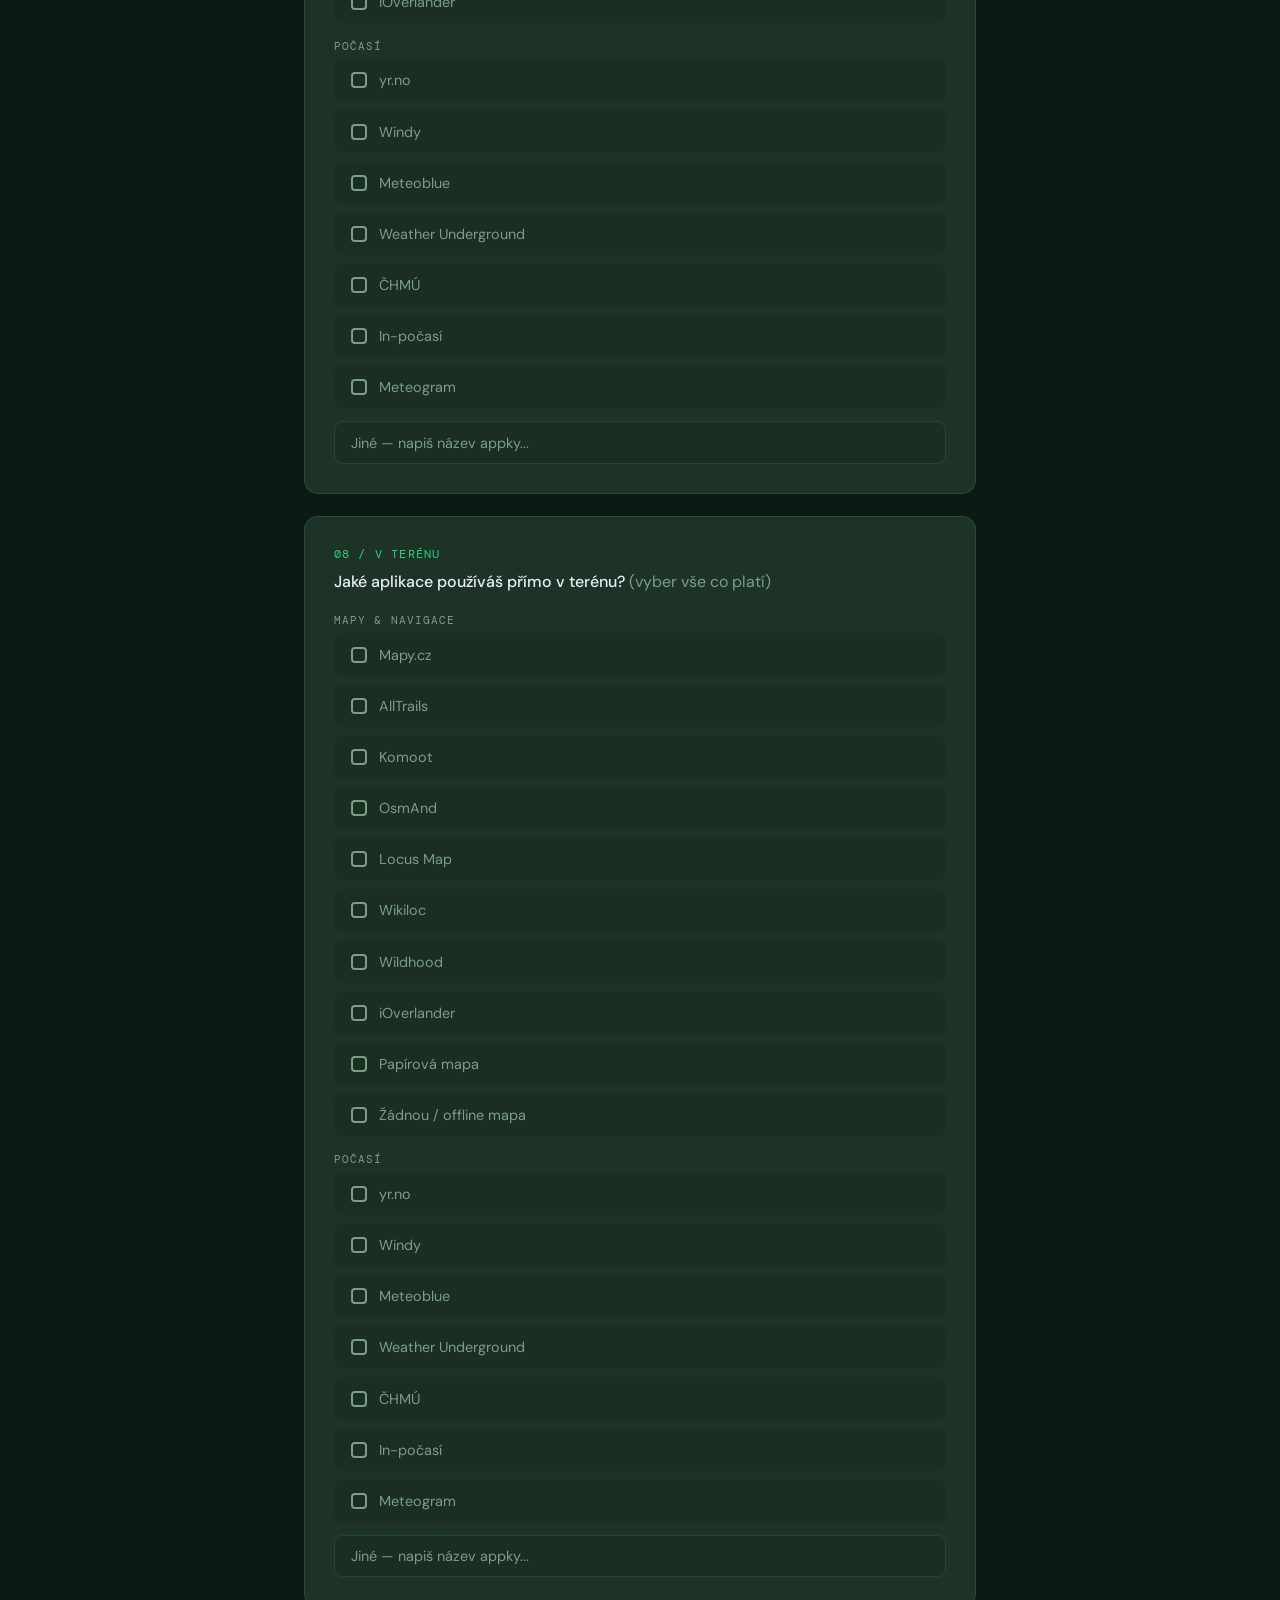
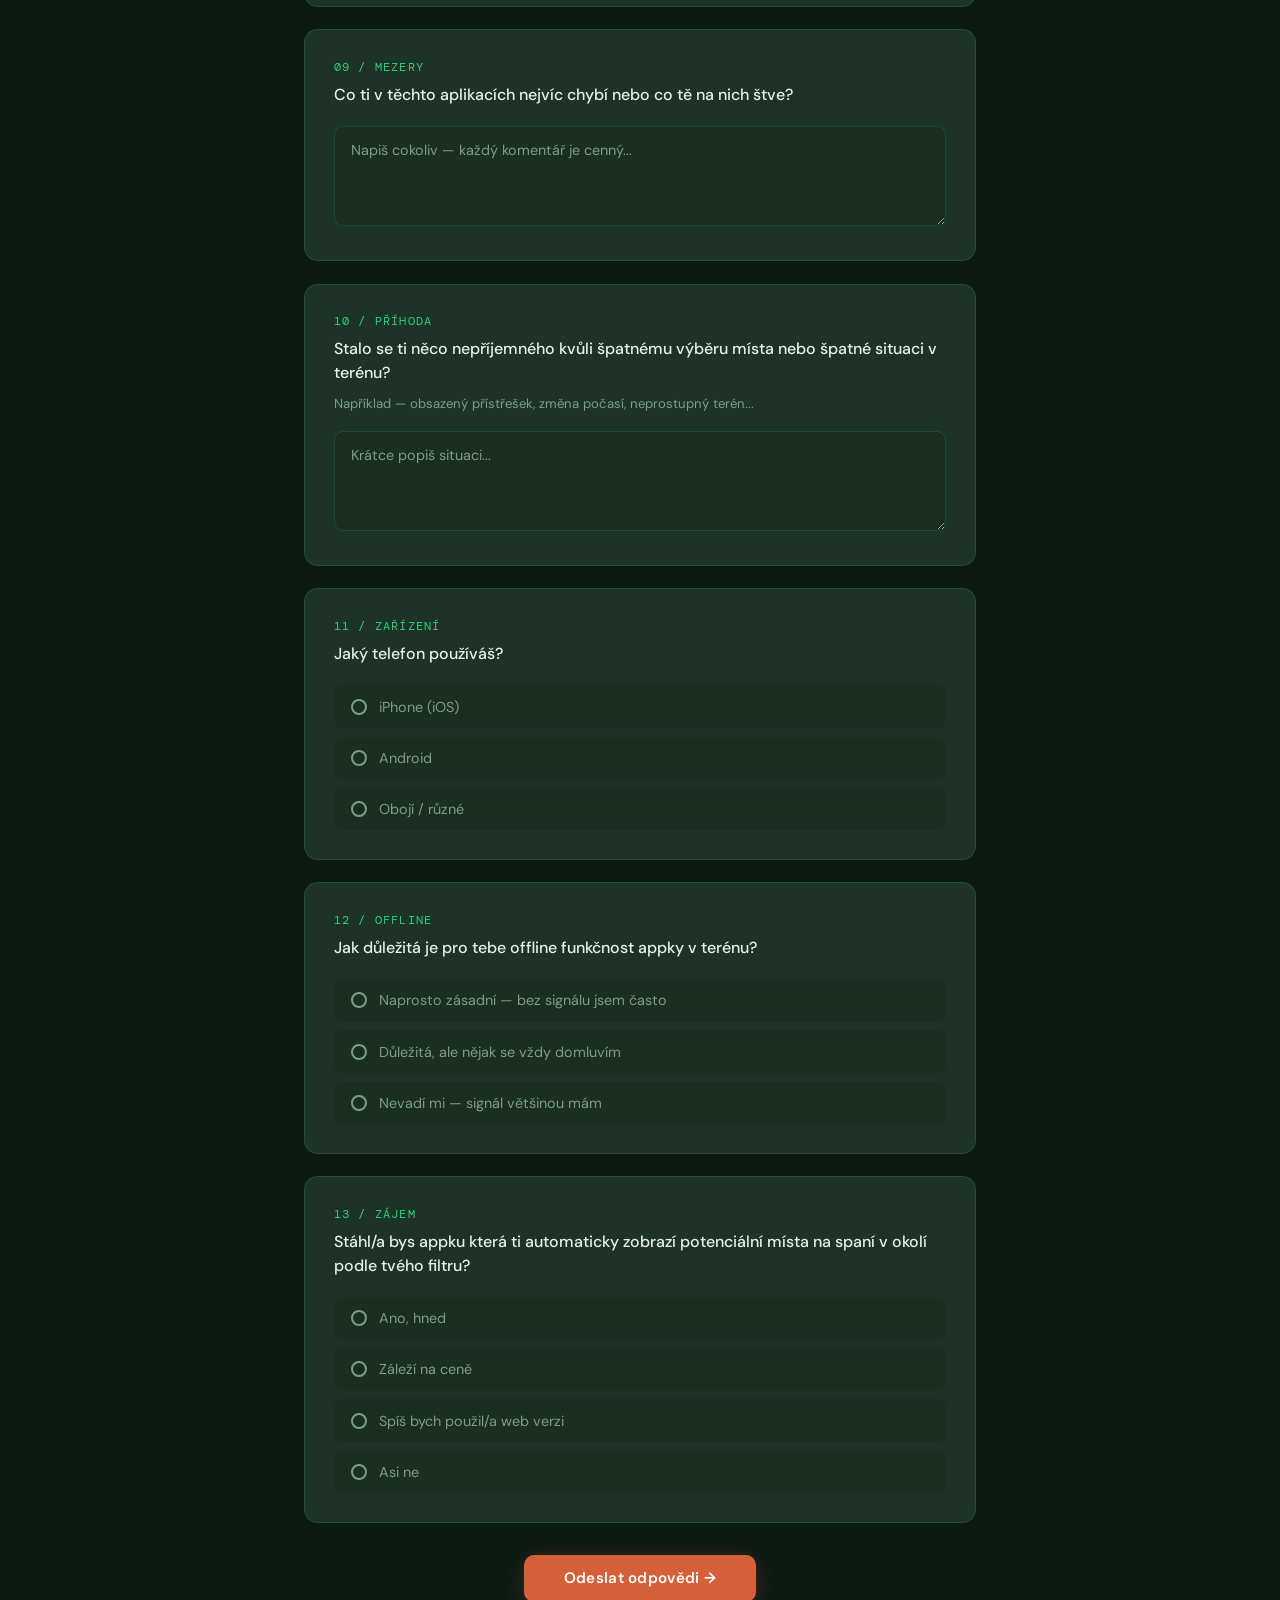
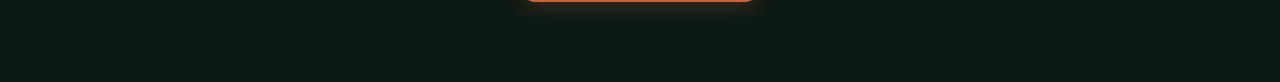
==== commit 0ff70f62: "Q5: remove annotation from Slovenský ráj, Tatry option Co-Authored-By: Claude Sonnet 4.6 <noreply@an" ====
--- a/index.html
+++ b/index.html
@@ -83,7 +83,7 @@
         <label class="opt"><input type="checkbox" name="q_trasy" value="Peaks of Balkans"><div class="opt-dot square"></div><span>Peaks of Balkans</span></label>
         <label class="opt"><input type="checkbox" name="q_trasy" value="Via Dinarica"><div class="opt-dot square"></div><span>Via Dinarica</span></label>
         <label class="opt"><input type="checkbox" name="q_trasy" value="E3, E4 — evropské dálkové"><div class="opt-dot square"></div><span>E3, E4 — evropské dálkové</span></label>
-        <label class="opt"><input type="checkbox" name="q_trasy" value="Slovenský ráj, Tatry"><div class="opt-dot square"></div><span>Slovenský ráj, Tatry — kratší ale relevantní</span></label>
+        <label class="opt"><input type="checkbox" name="q_trasy" value="Slovenský ráj, Tatry"><div class="opt-dot square"></div><span>Slovenský ráj, Tatry</span></label>
       </div>
       <div style="margin-top:1.4rem">
         <div class="q-text" style="font-size:.92rem;margin-bottom:.7rem">Je nějaká trasa kde ti chybělo místo na spaní nebo ses cítil/a nejistě?</div>
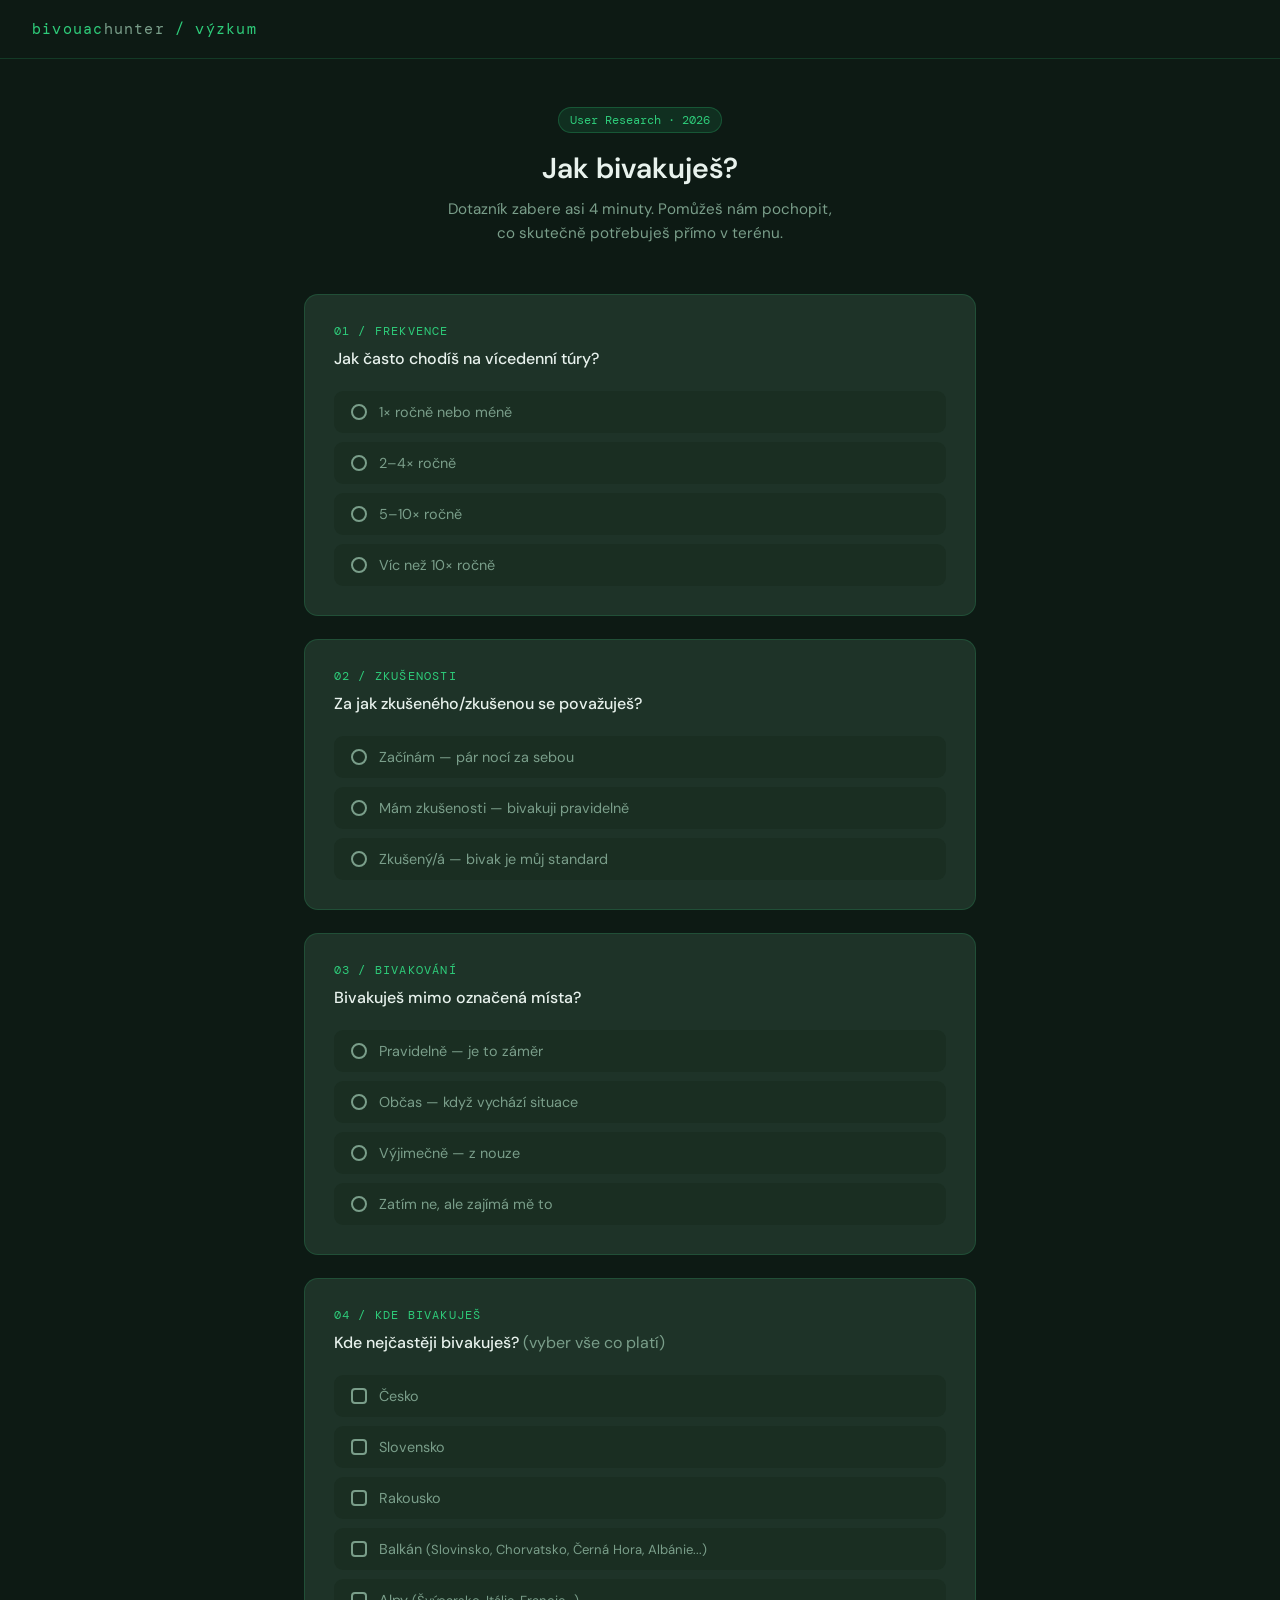
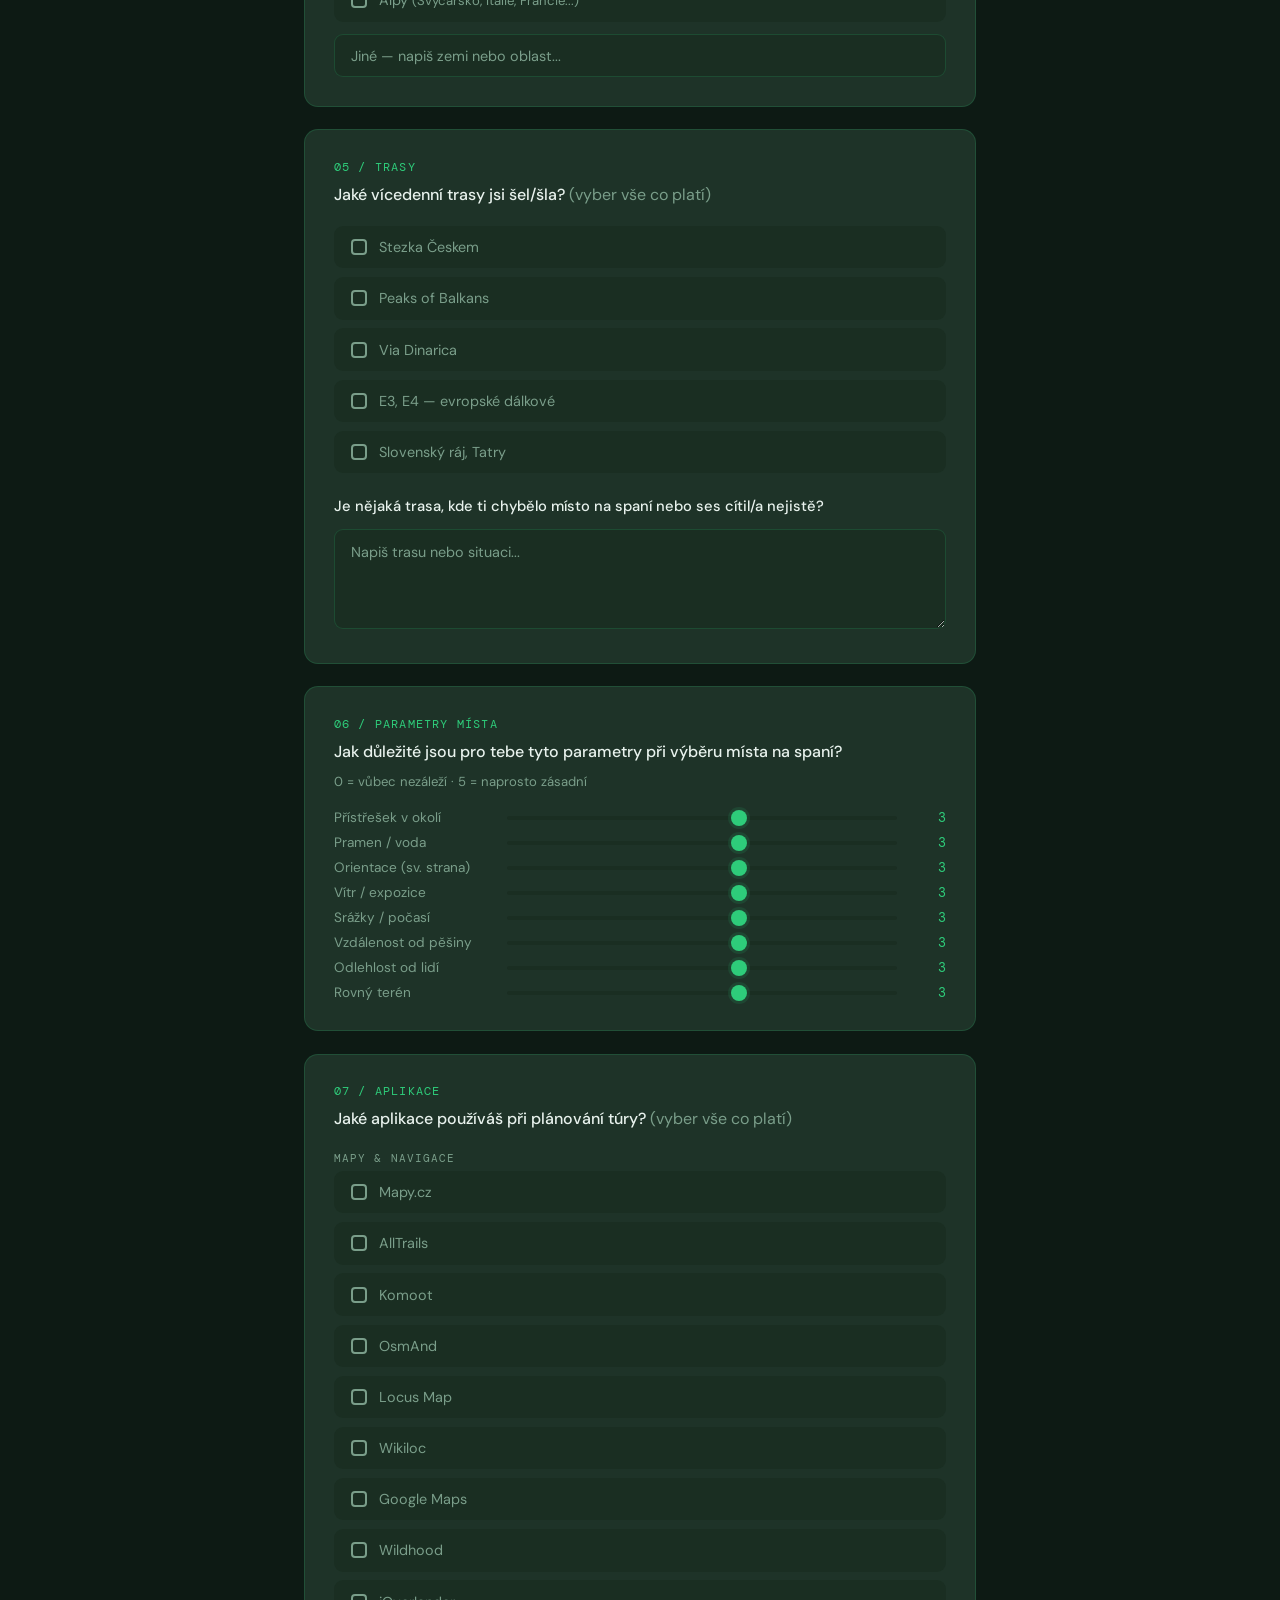
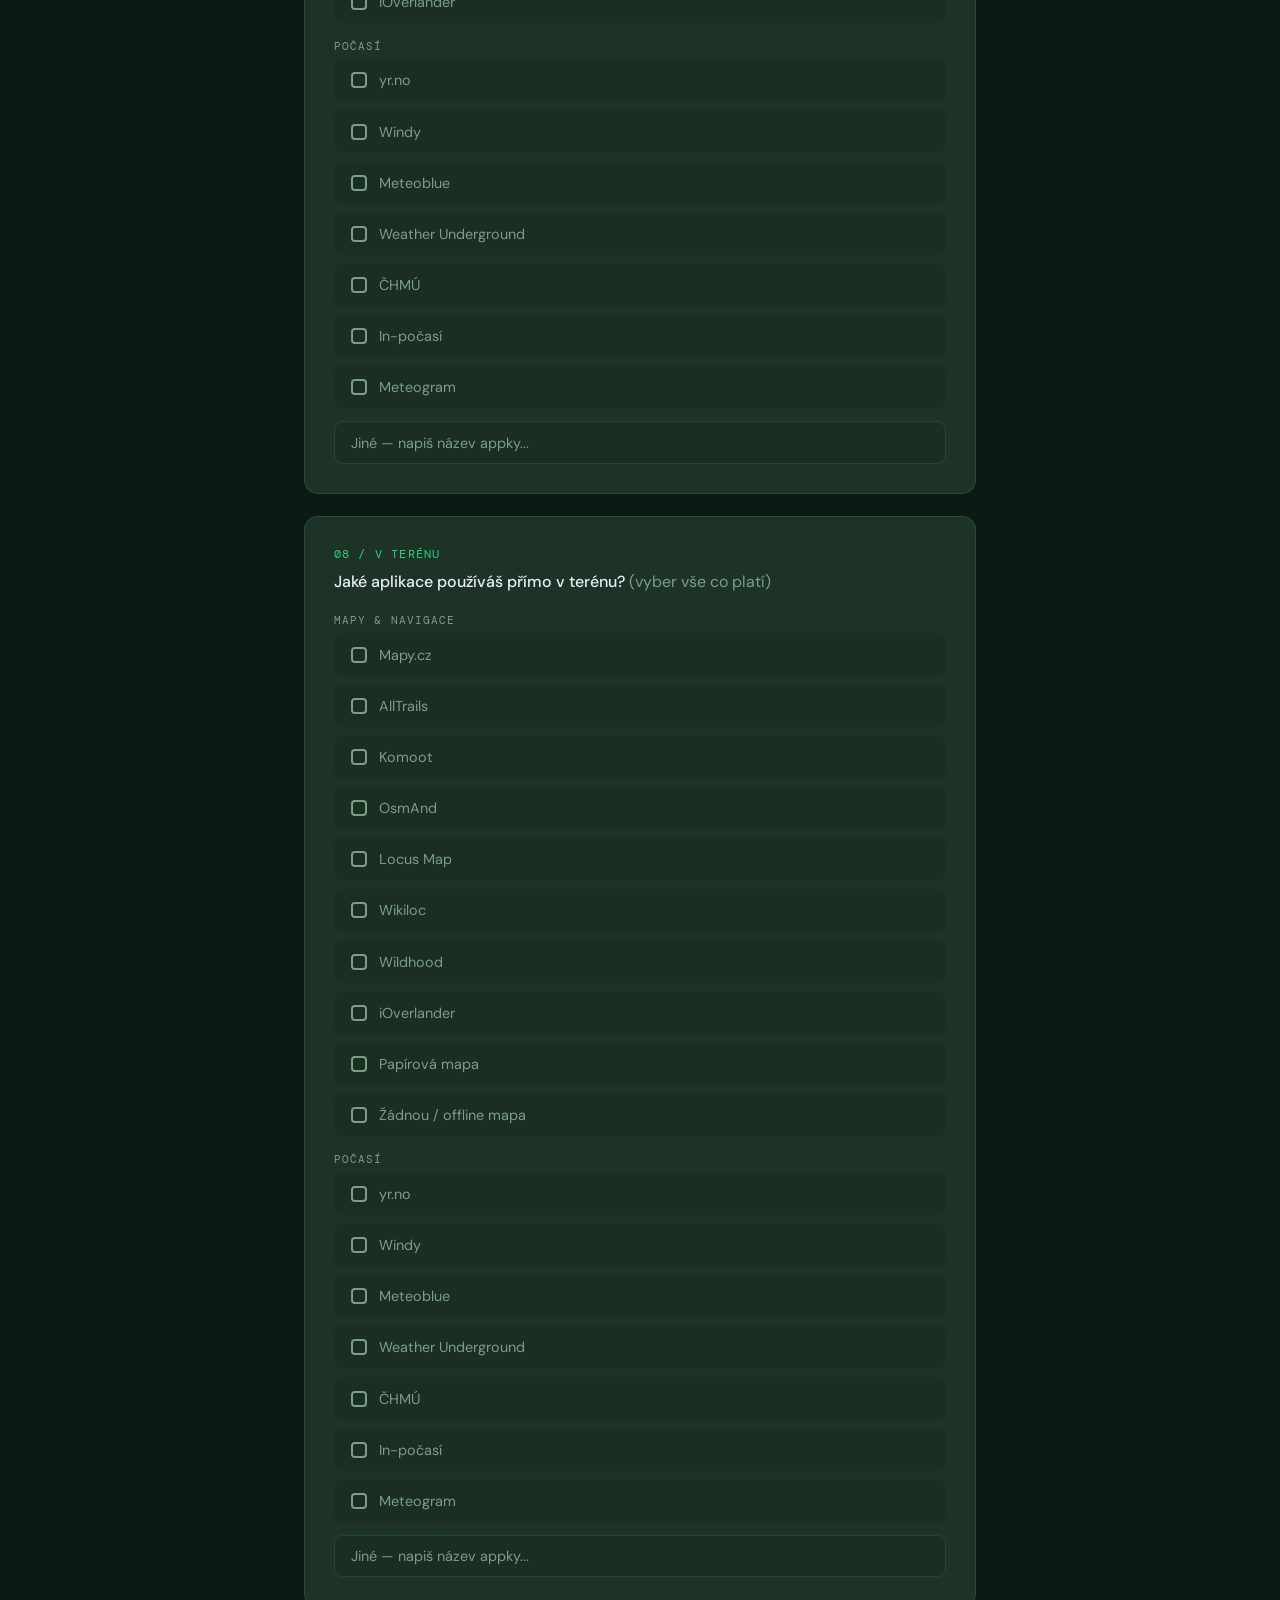
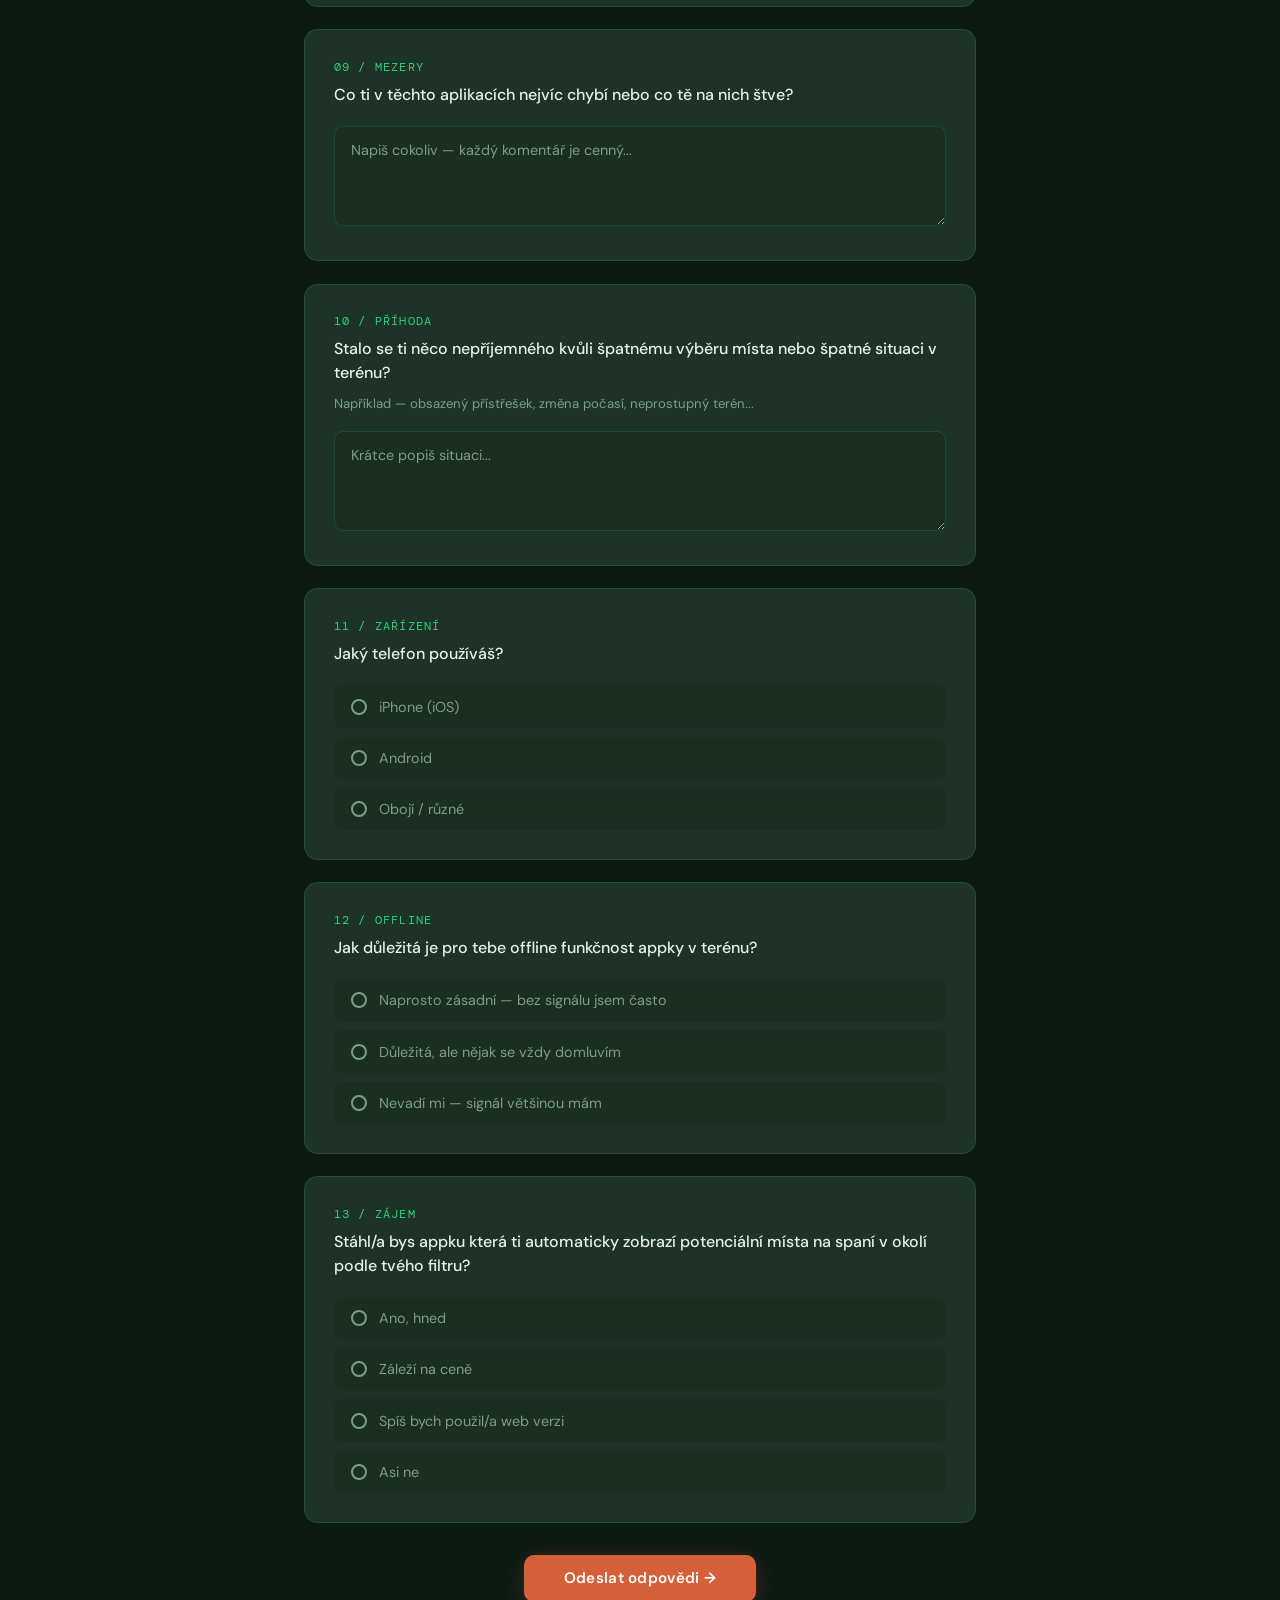
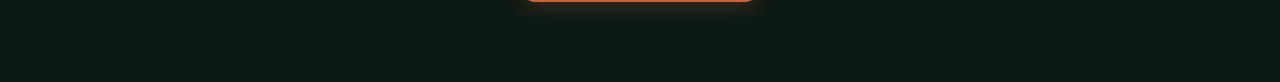
==== commit a106ba91: "Fix comma in Q5 follow-up question Co-Authored-By: Claude Sonnet 4.6 <noreply@anthropic.com>" ====
--- a/index.html
+++ b/index.html
@@ -86,7 +86,7 @@
         <label class="opt"><input type="checkbox" name="q_trasy" value="Slovenský ráj, Tatry"><div class="opt-dot square"></div><span>Slovenský ráj, Tatry</span></label>
       </div>
       <div style="margin-top:1.4rem">
-        <div class="q-text" style="font-size:.92rem;margin-bottom:.7rem">Je nějaká trasa kde ti chybělo místo na spaní nebo ses cítil/a nejistě?</div>
+        <div class="q-text" style="font-size:.92rem;margin-bottom:.7rem">Je nějaká trasa, kde ti chybělo místo na spaní nebo ses cítil/a nejistě?</div>
         <textarea name="q_trasy_neistota" placeholder="Napiš trasu nebo situaci..."></textarea>
       </div>
     </div>
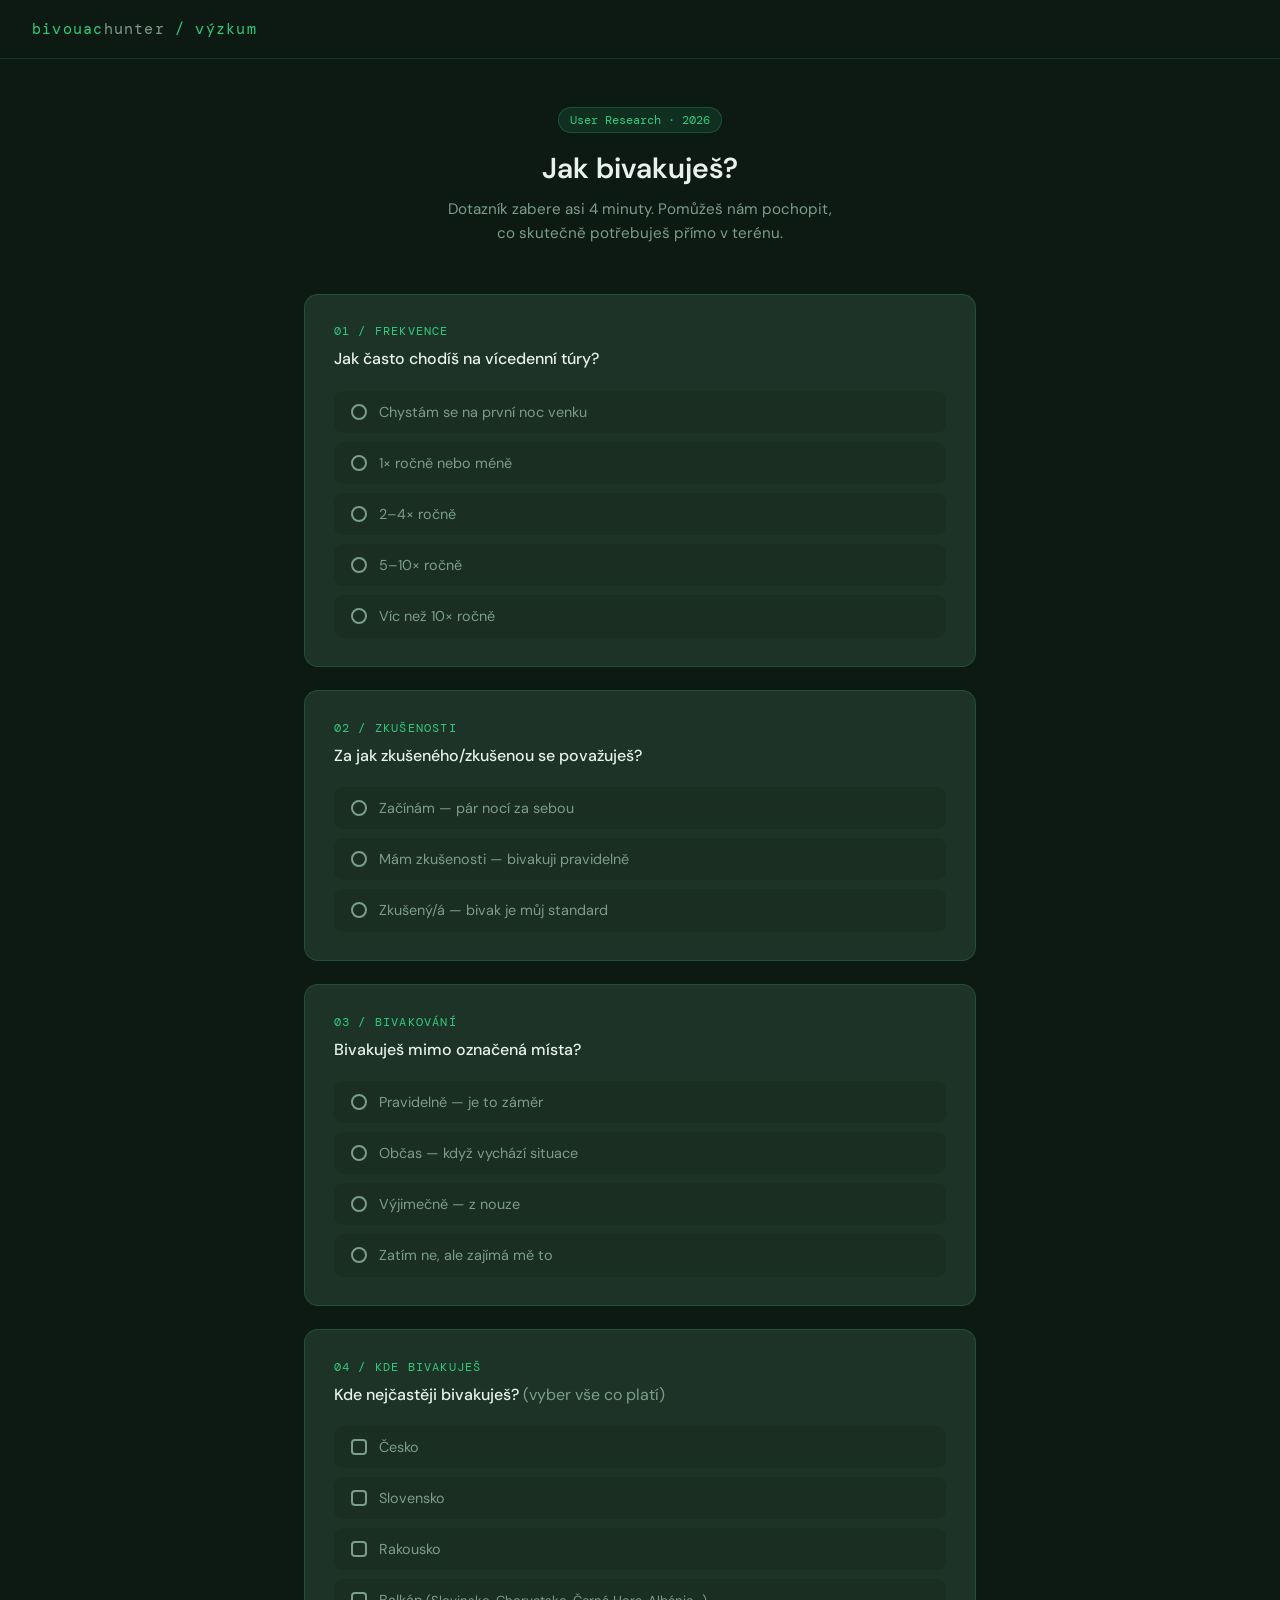
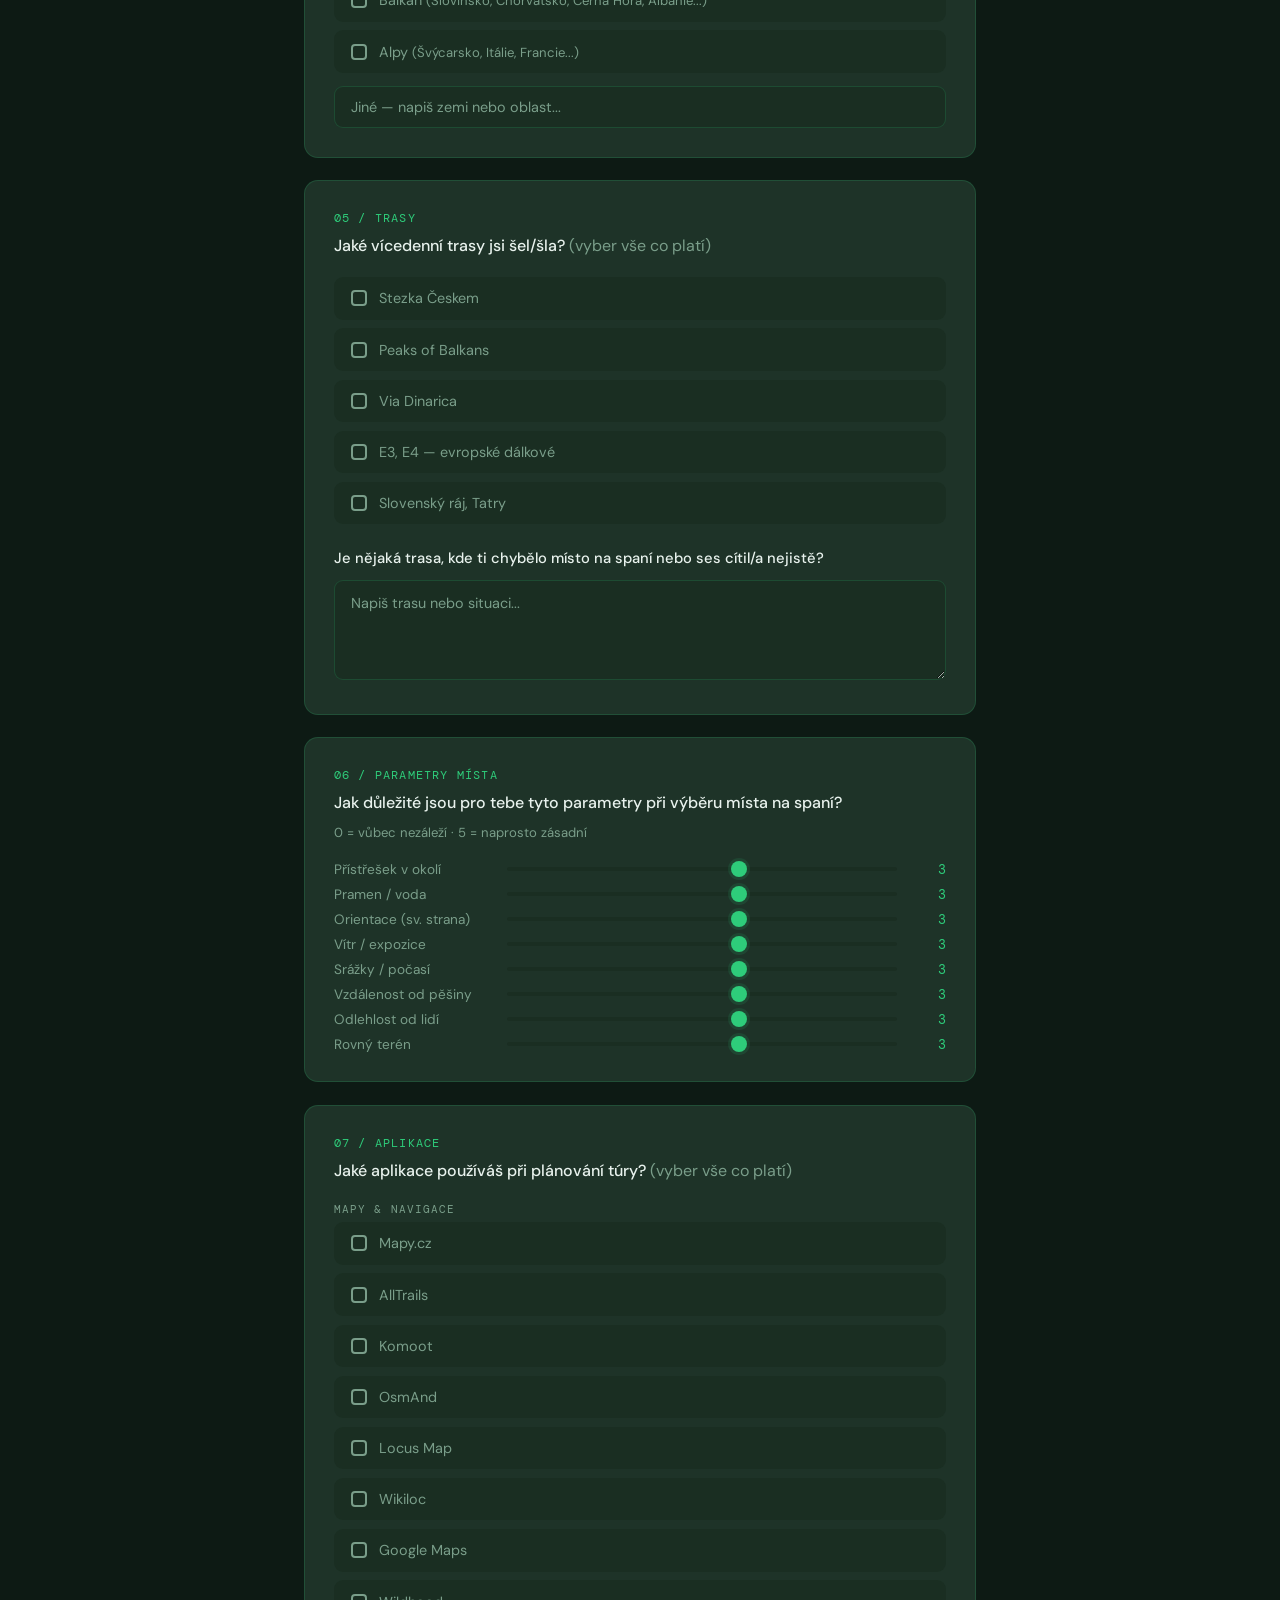
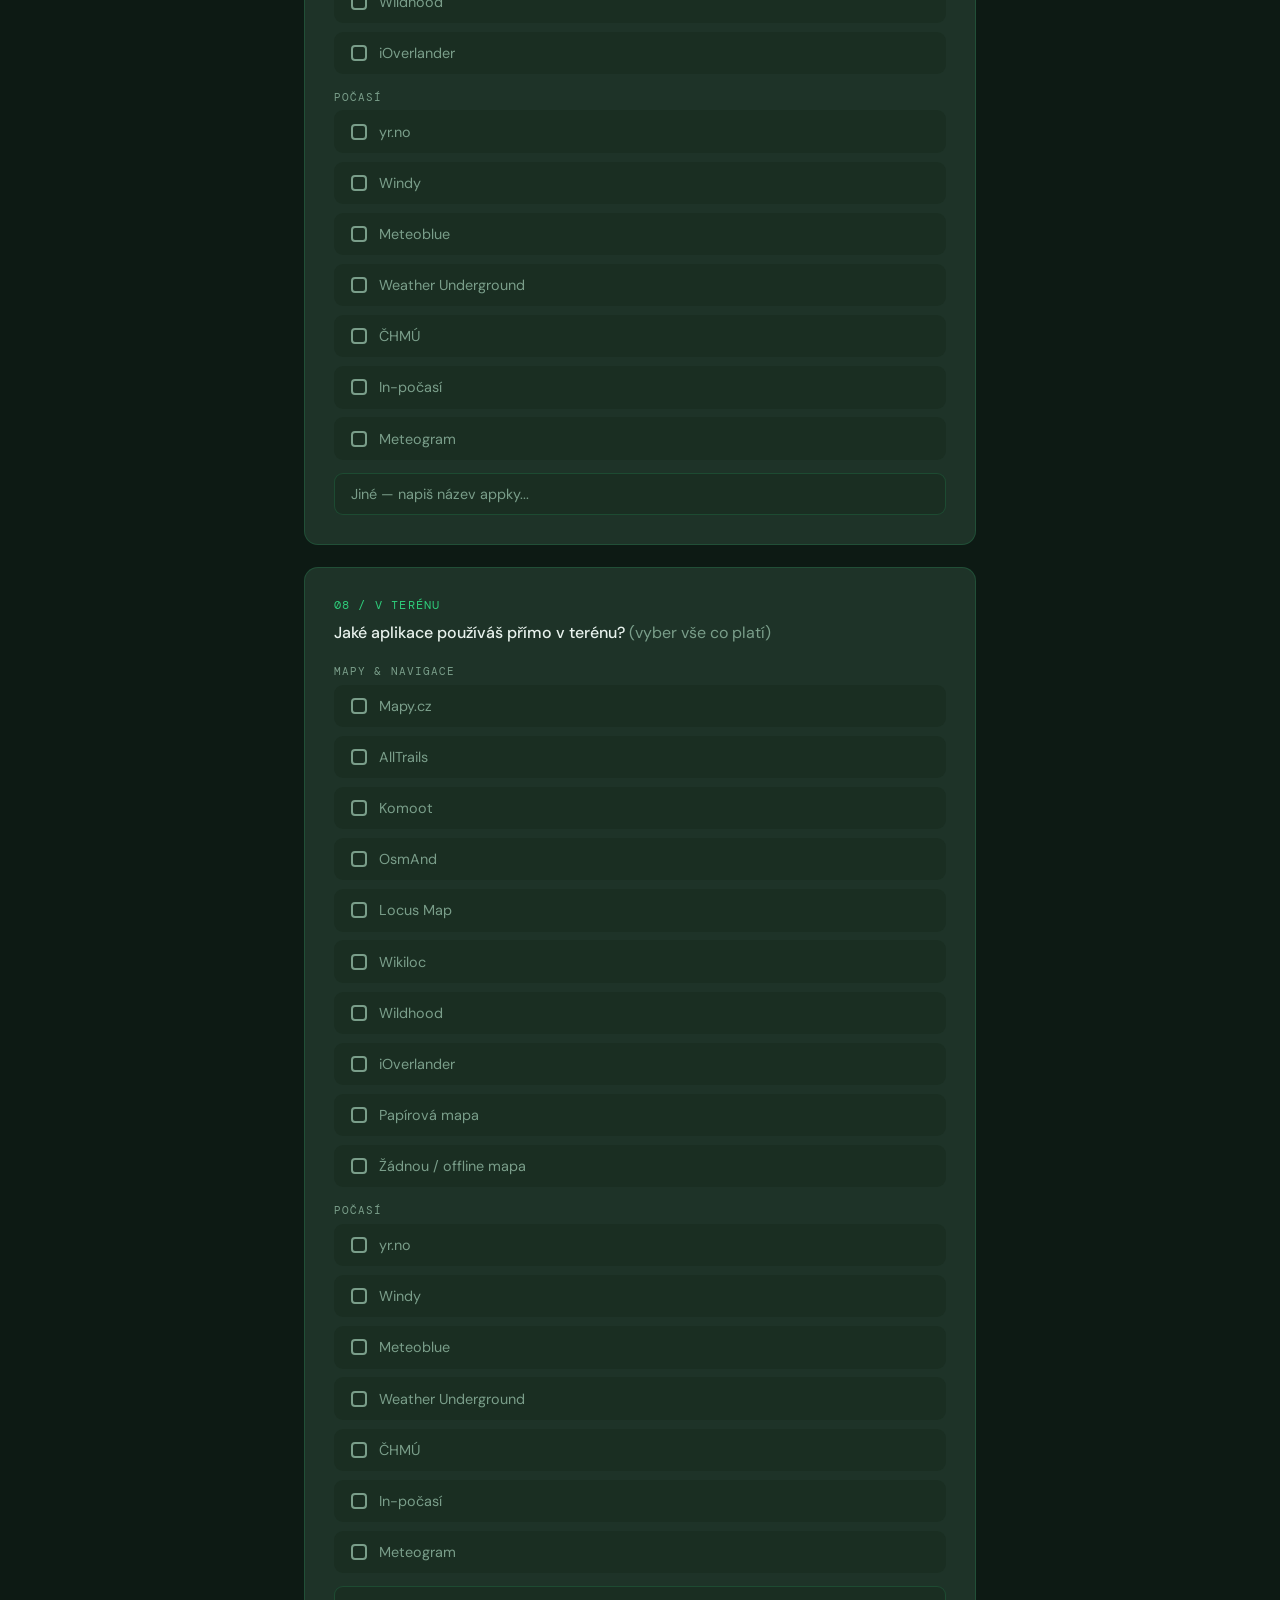
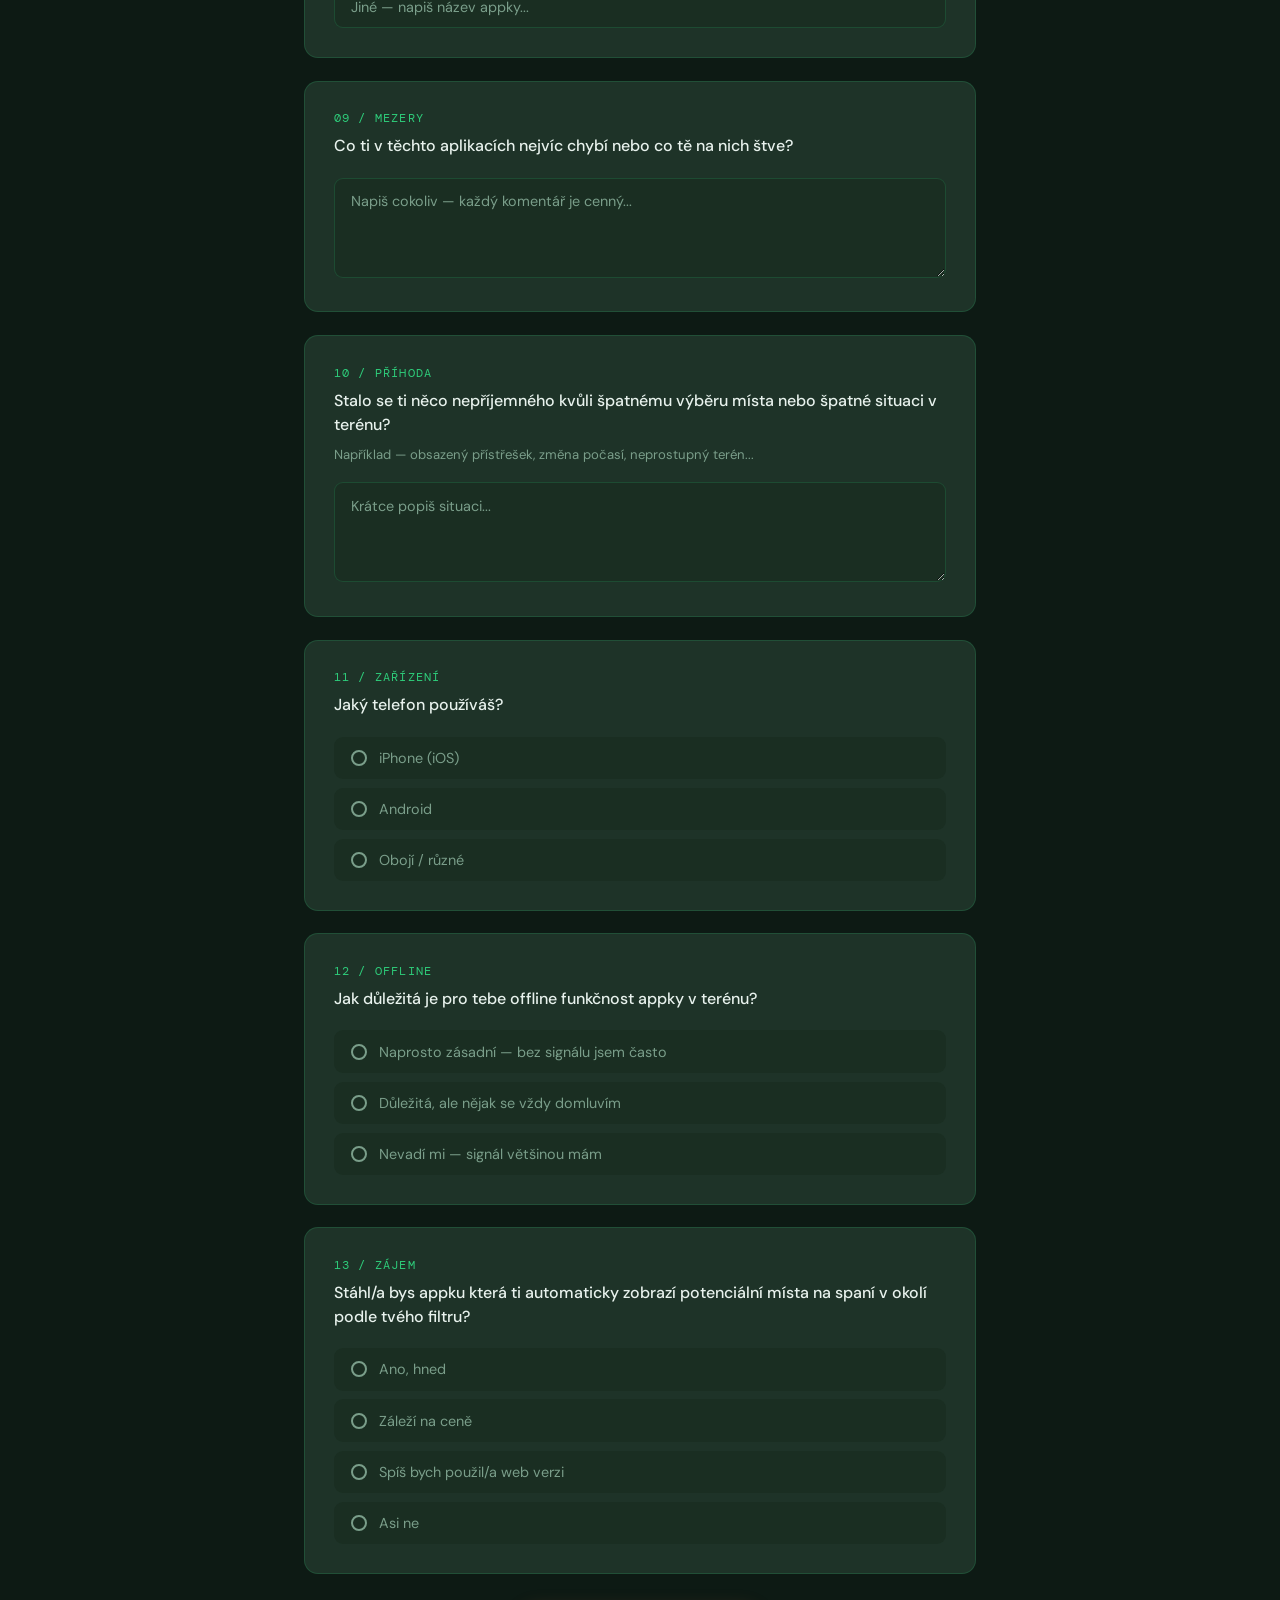
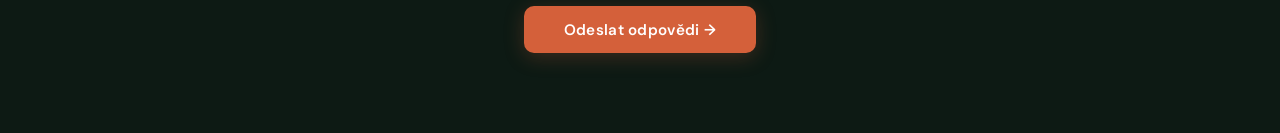
==== commit 49856be1: "Q1: add 'Chystám se na první noc venku' as first option Co-Authored-By: Claude Sonnet 4.6 <noreply@a" ====
--- a/index.html
+++ b/index.html
@@ -28,6 +28,7 @@
       <div class="q-num">01 / FREKVENCE</div>
       <div class="q-text">Jak často chodíš na vícedenní túry?</div>
       <div class="options">
+        <label class="opt"><input type="radio" name="q1" value="Chystám se na první noc venku"><div class="opt-dot"></div><span>Chystám se na první noc venku</span></label>
         <label class="opt"><input type="radio" name="q1" value="1x ročně nebo méně"><div class="opt-dot"></div><span>1× ročně nebo méně</span></label>
         <label class="opt"><input type="radio" name="q1" value="2–4× ročně"><div class="opt-dot"></div><span>2–4× ročně</span></label>
         <label class="opt"><input type="radio" name="q1" value="5–10× ročně"><div class="opt-dot"></div><span>5–10× ročně</span></label>
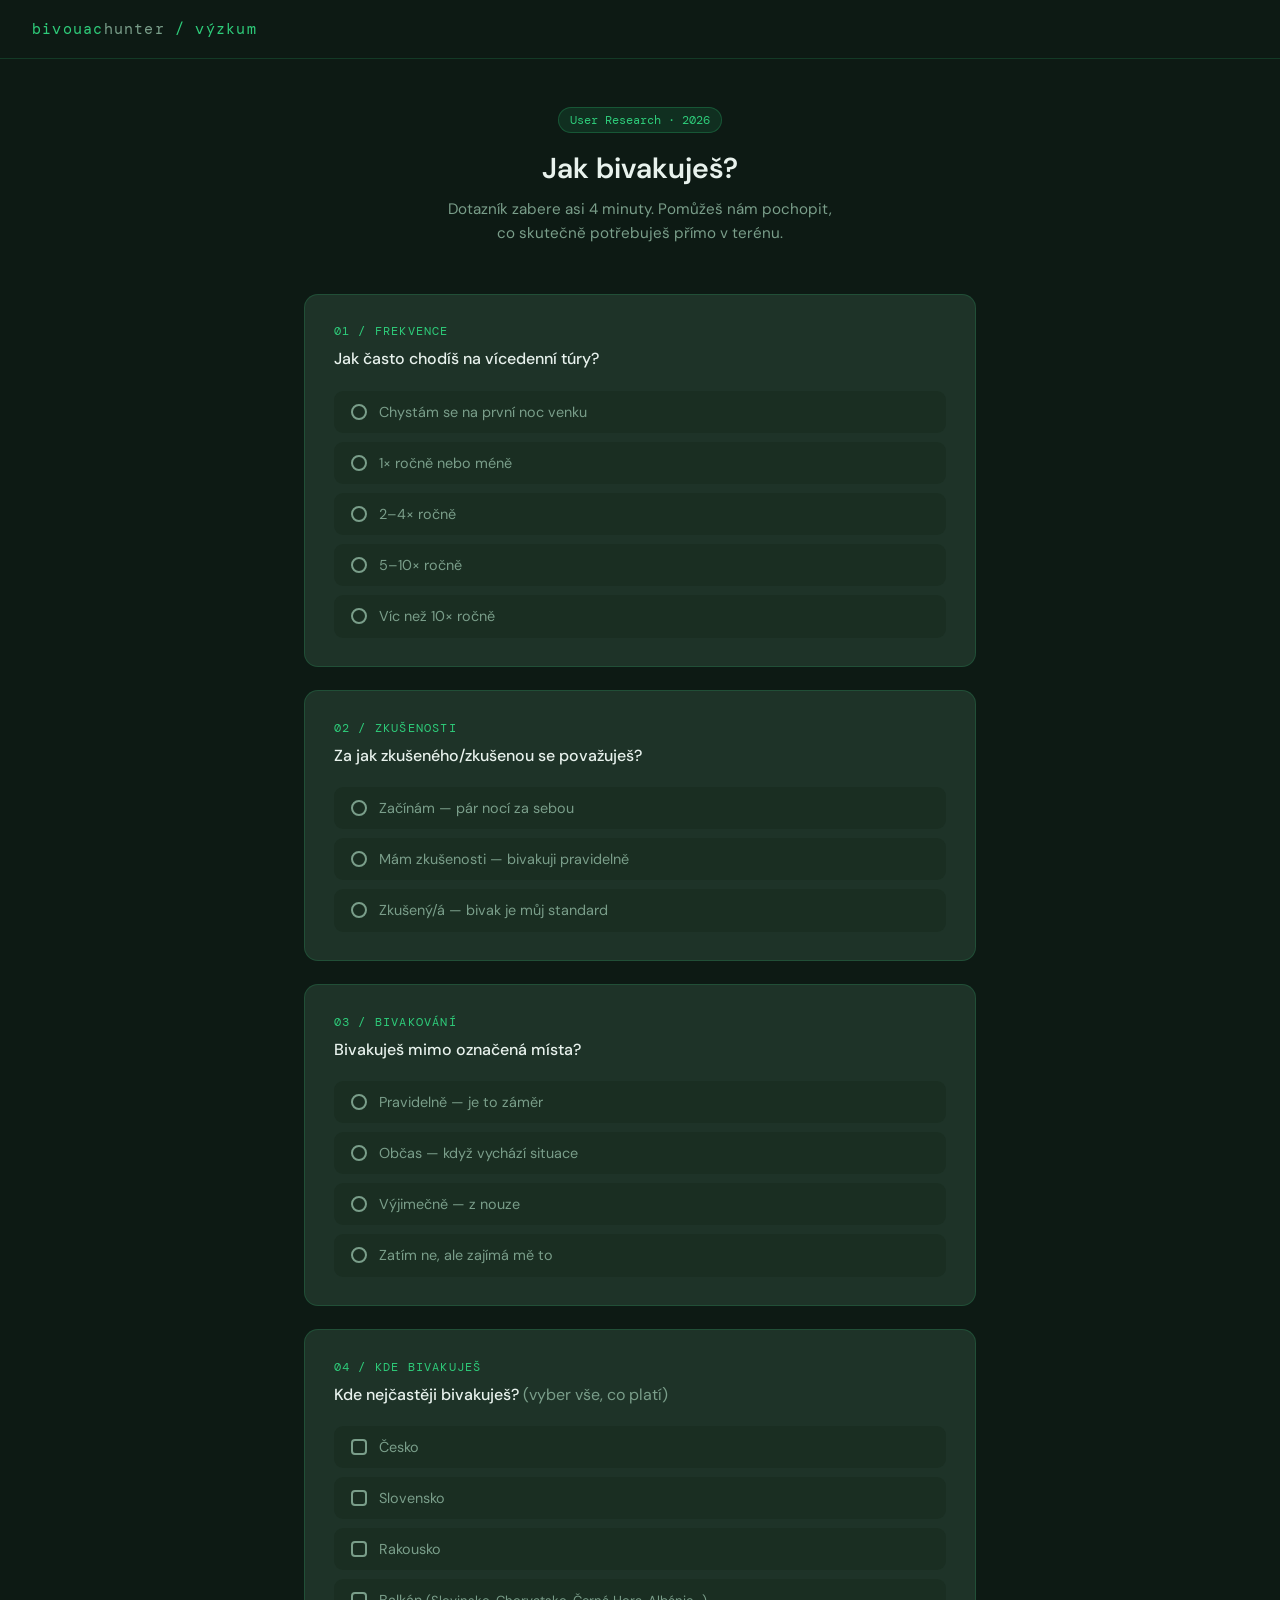
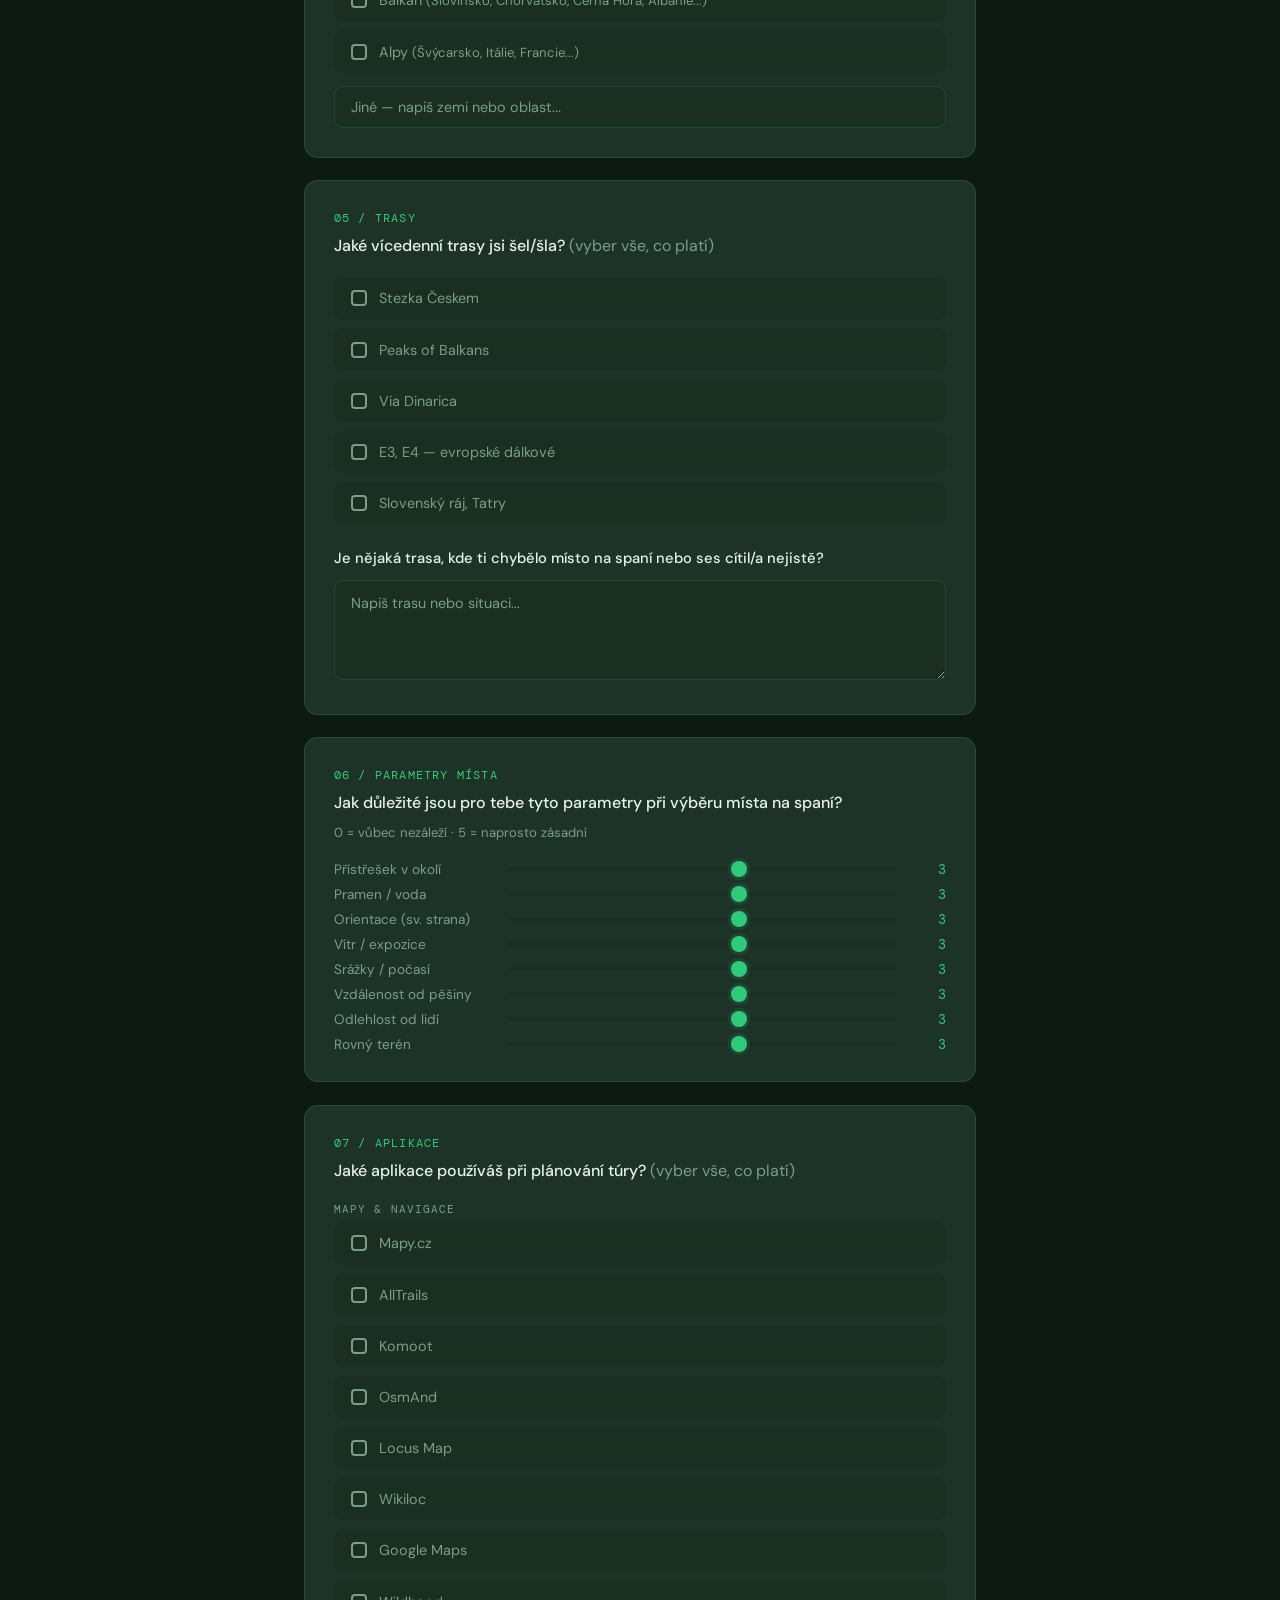
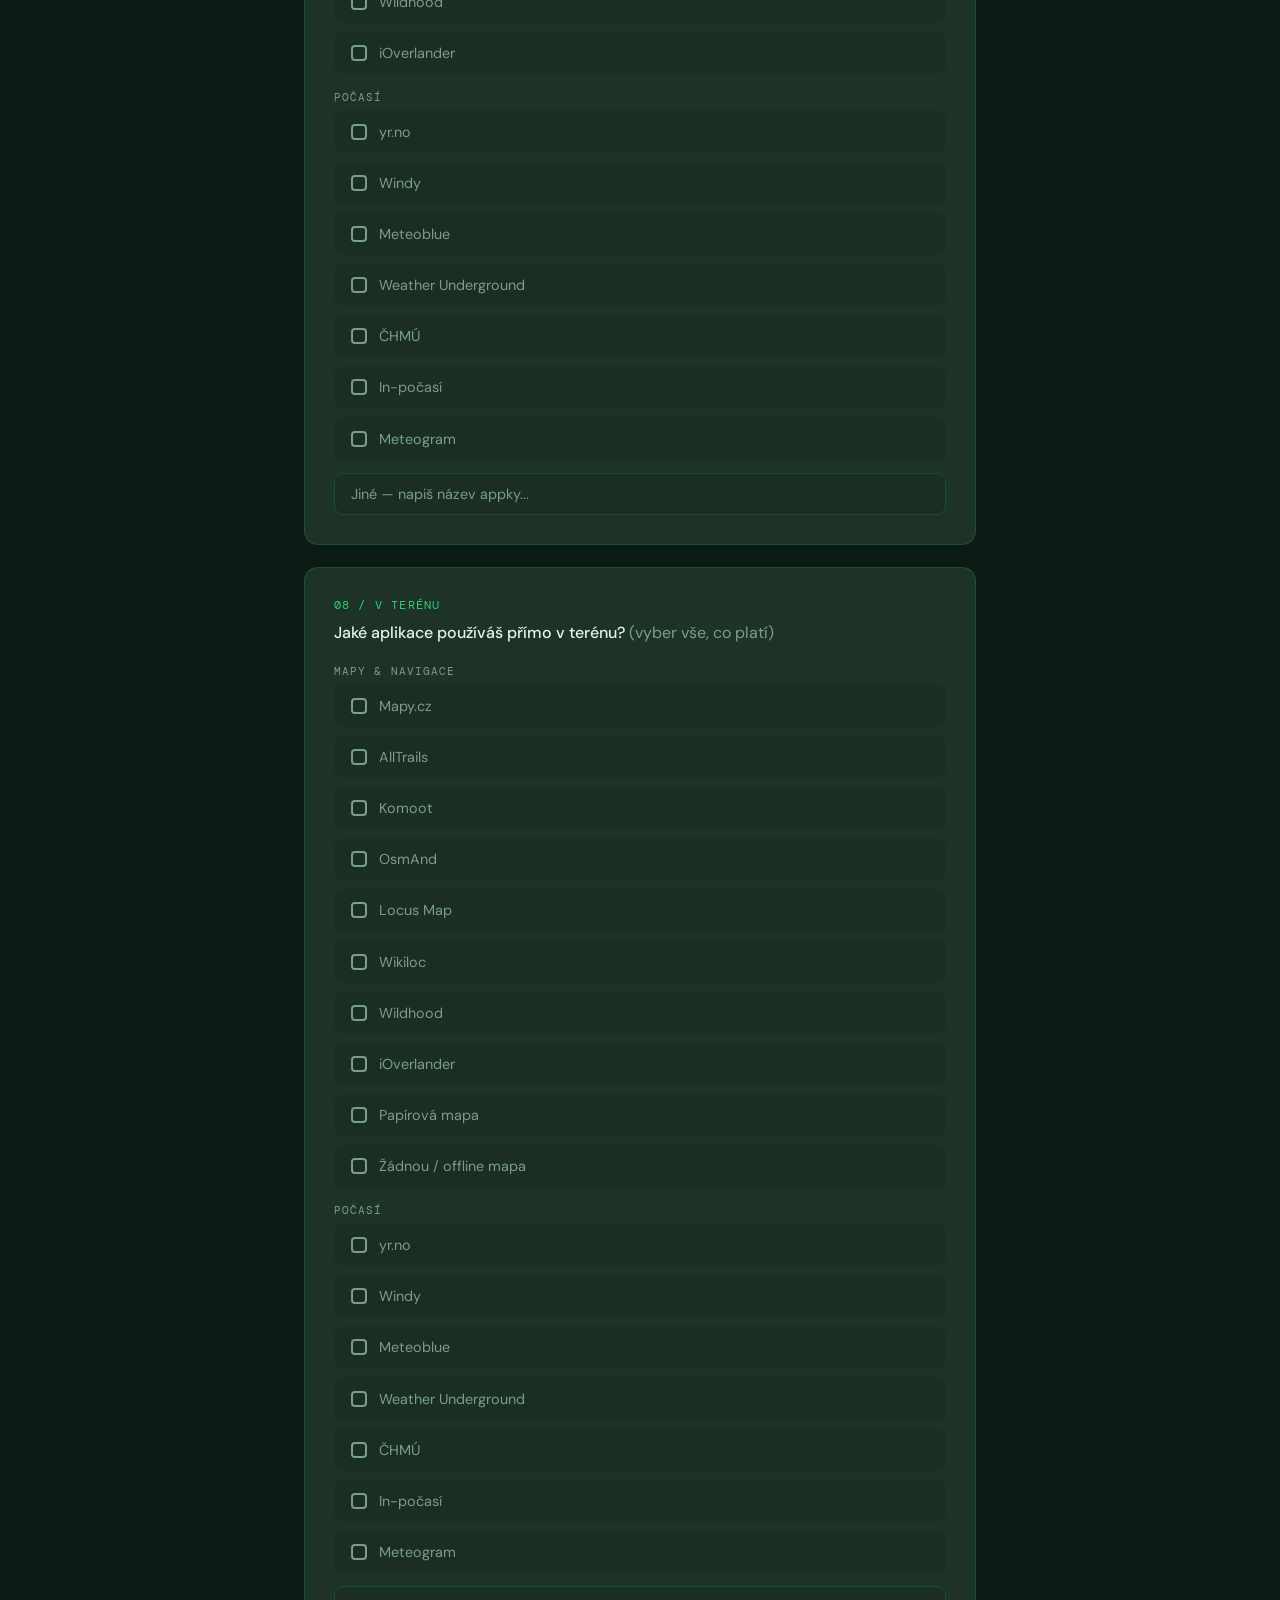
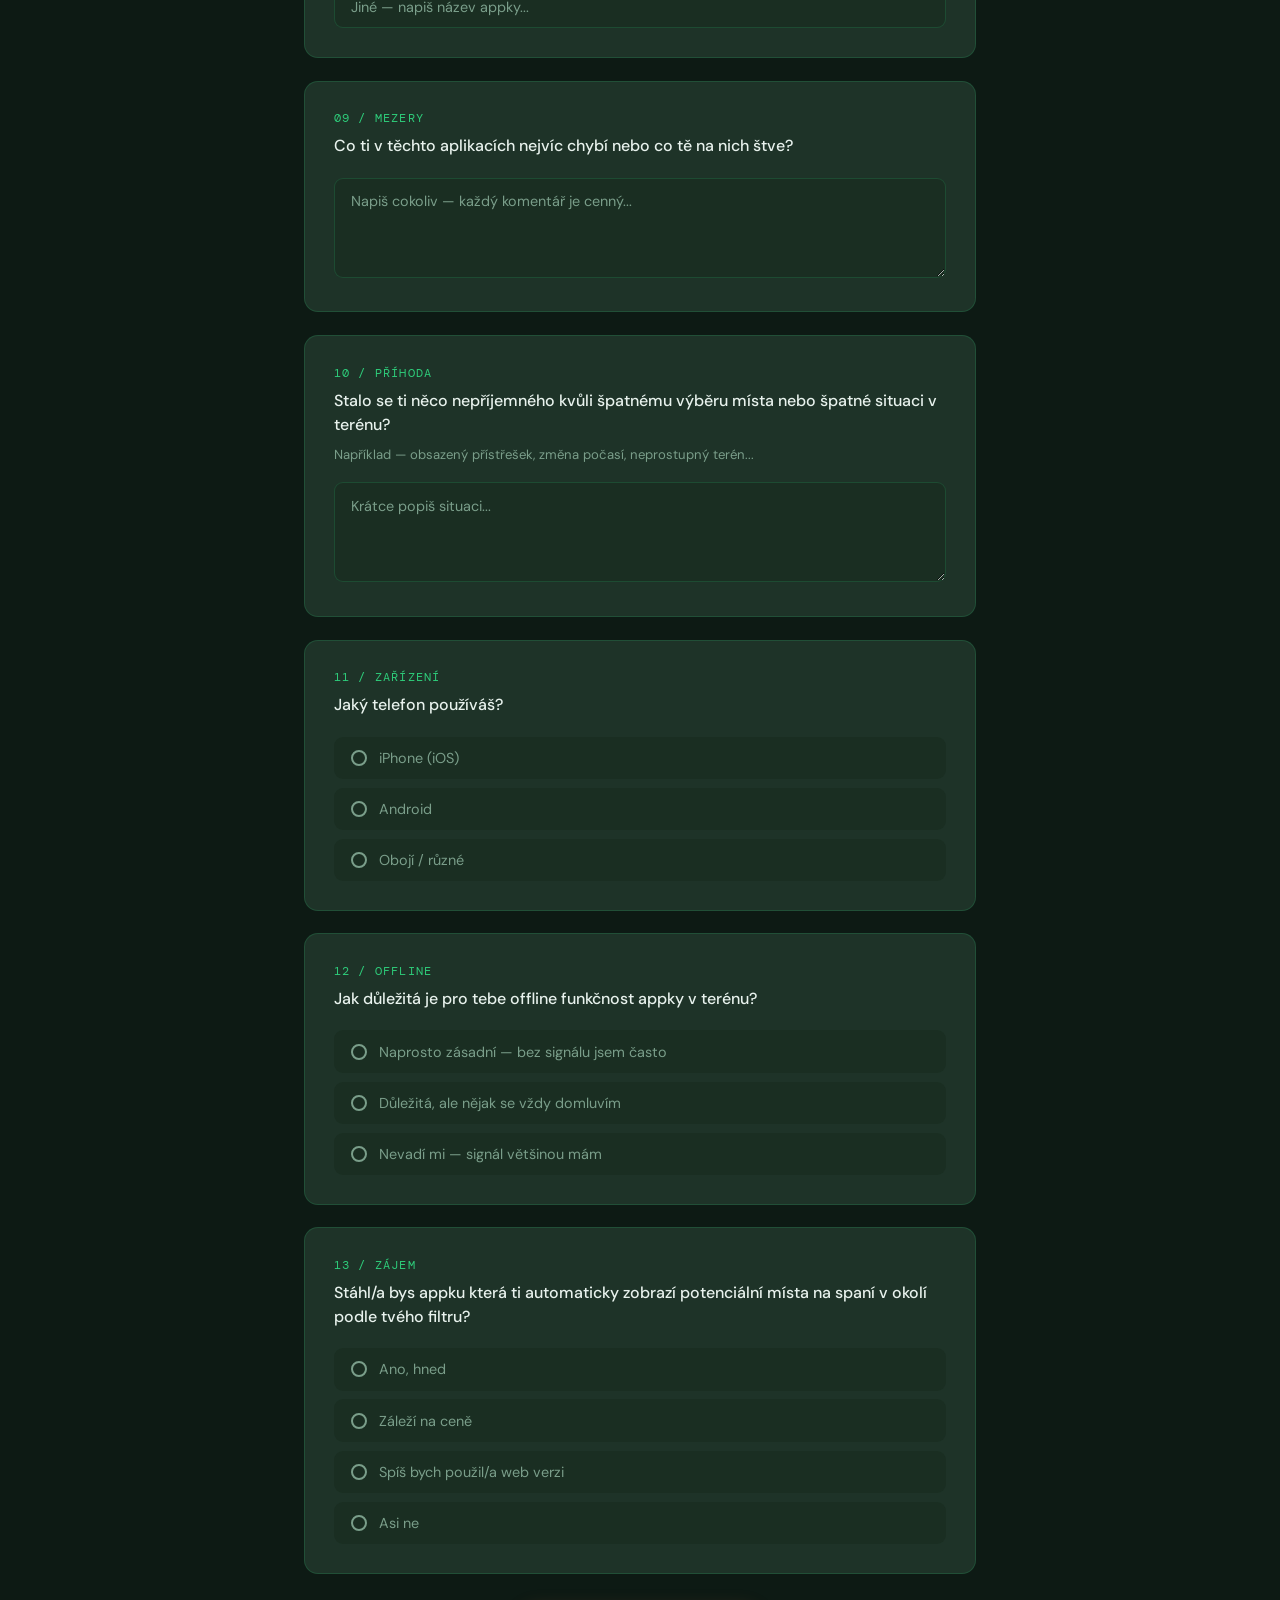
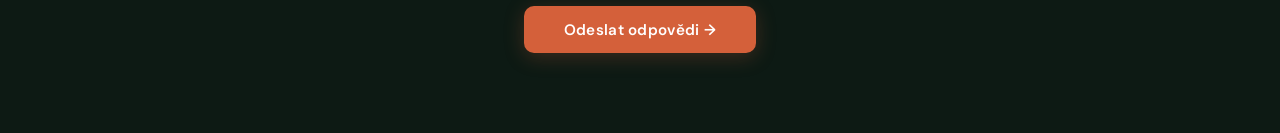
==== commit 0bbb7b2c: "Add missing comma in 'vyber vše, co platí' across all questions Co-Authored-By: Claude Sonnet 4.6 <n" ====
--- a/index.html
+++ b/index.html
@@ -62,7 +62,7 @@
     <!-- Q4 -->
     <div class="q-block">
       <div class="q-num">04 / KDE BIVAKUJEŠ</div>
-      <div class="q-text">Kde nejčastěji bivakuješ? <span style="color:var(--text-dim);font-weight:400">(vyber vše co platí)</span></div>
+      <div class="q-text">Kde nejčastěji bivakuješ? <span style="color:var(--text-dim);font-weight:400">(vyber vše, co platí)</span></div>
       <div class="options">
         <label class="opt"><input type="checkbox" name="q_kde" value="Česko"><div class="opt-dot square"></div><span>Česko</span></label>
         <label class="opt"><input type="checkbox" name="q_kde" value="Slovensko"><div class="opt-dot square"></div><span>Slovensko</span></label>
@@ -78,7 +78,7 @@
     <!-- Q5 -->
     <div class="q-block">
       <div class="q-num">05 / TRASY</div>
-      <div class="q-text">Jaké vícedenní trasy jsi šel/šla? <span style="color:var(--text-dim);font-weight:400">(vyber vše co platí)</span></div>
+      <div class="q-text">Jaké vícedenní trasy jsi šel/šla? <span style="color:var(--text-dim);font-weight:400">(vyber vše, co platí)</span></div>
       <div class="options">
         <label class="opt"><input type="checkbox" name="q_trasy" value="Stezka Českem"><div class="opt-dot square"></div><span>Stezka Českem</span></label>
         <label class="opt"><input type="checkbox" name="q_trasy" value="Peaks of Balkans"><div class="opt-dot square"></div><span>Peaks of Balkans</span></label>
@@ -144,7 +144,7 @@
     <!-- Q7 -->
     <div class="q-block">
       <div class="q-num">07 / APLIKACE</div>
-      <div class="q-text">Jaké aplikace používáš při plánování túry? <span style="color:var(--text-dim);font-weight:400">(vyber vše co platí)</span></div>
+      <div class="q-text">Jaké aplikace používáš při plánování túry? <span style="color:var(--text-dim);font-weight:400">(vyber vše, co platí)</span></div>
       <div class="opt-group-label">Mapy &amp; navigace</div>
       <div class="options">
         <label class="opt"><input type="checkbox" name="app_plan" value="Mapy.cz"><div class="opt-dot square"></div><span>Mapy.cz</span></label>
@@ -175,7 +175,7 @@
     <!-- Q8 -->
     <div class="q-block">
       <div class="q-num">08 / V TERÉNU</div>
-      <div class="q-text">Jaké aplikace používáš přímo v terénu? <span style="color:var(--text-dim);font-weight:400">(vyber vše co platí)</span></div>
+      <div class="q-text">Jaké aplikace používáš přímo v terénu? <span style="color:var(--text-dim);font-weight:400">(vyber vše, co platí)</span></div>
       <div class="opt-group-label">Mapy &amp; navigace</div>
       <div class="options">
         <label class="opt"><input type="checkbox" name="app_teren" value="Mapy.cz"><div class="opt-dot square"></div><span>Mapy.cz</span></label>
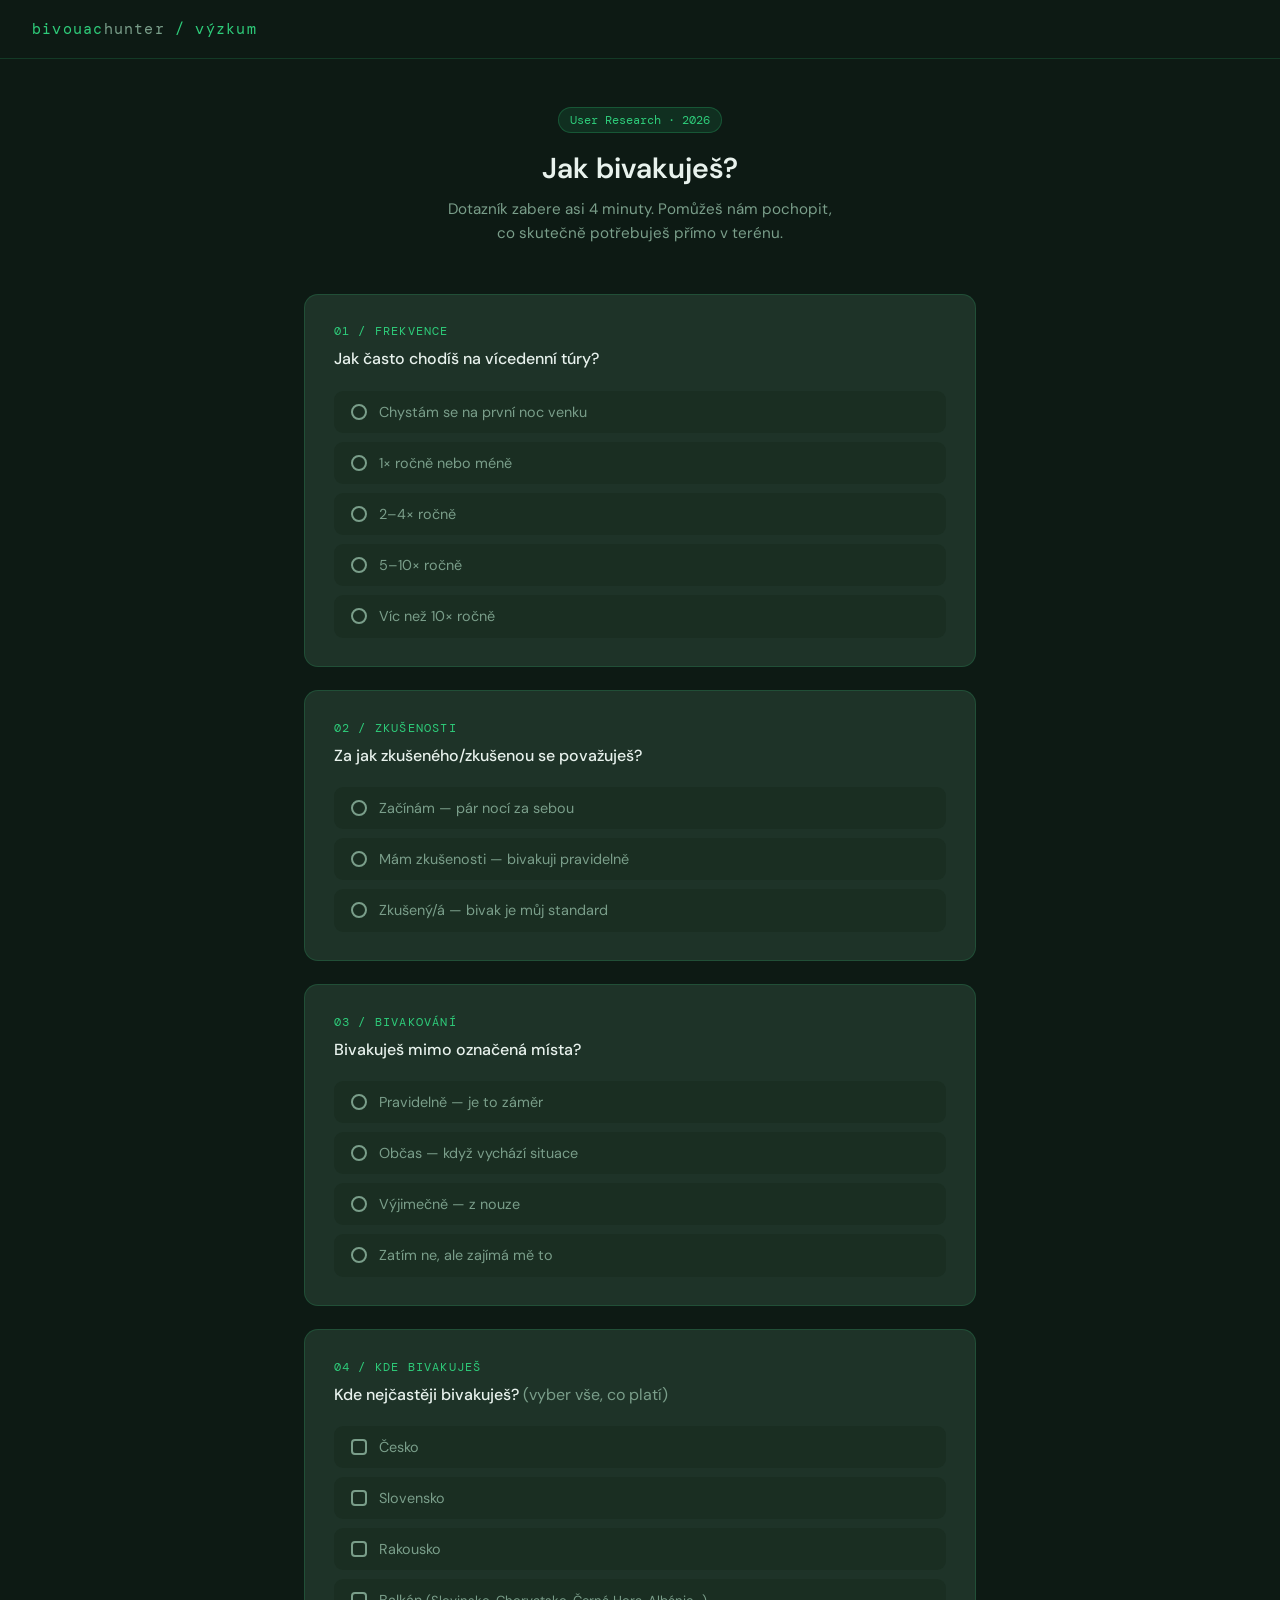
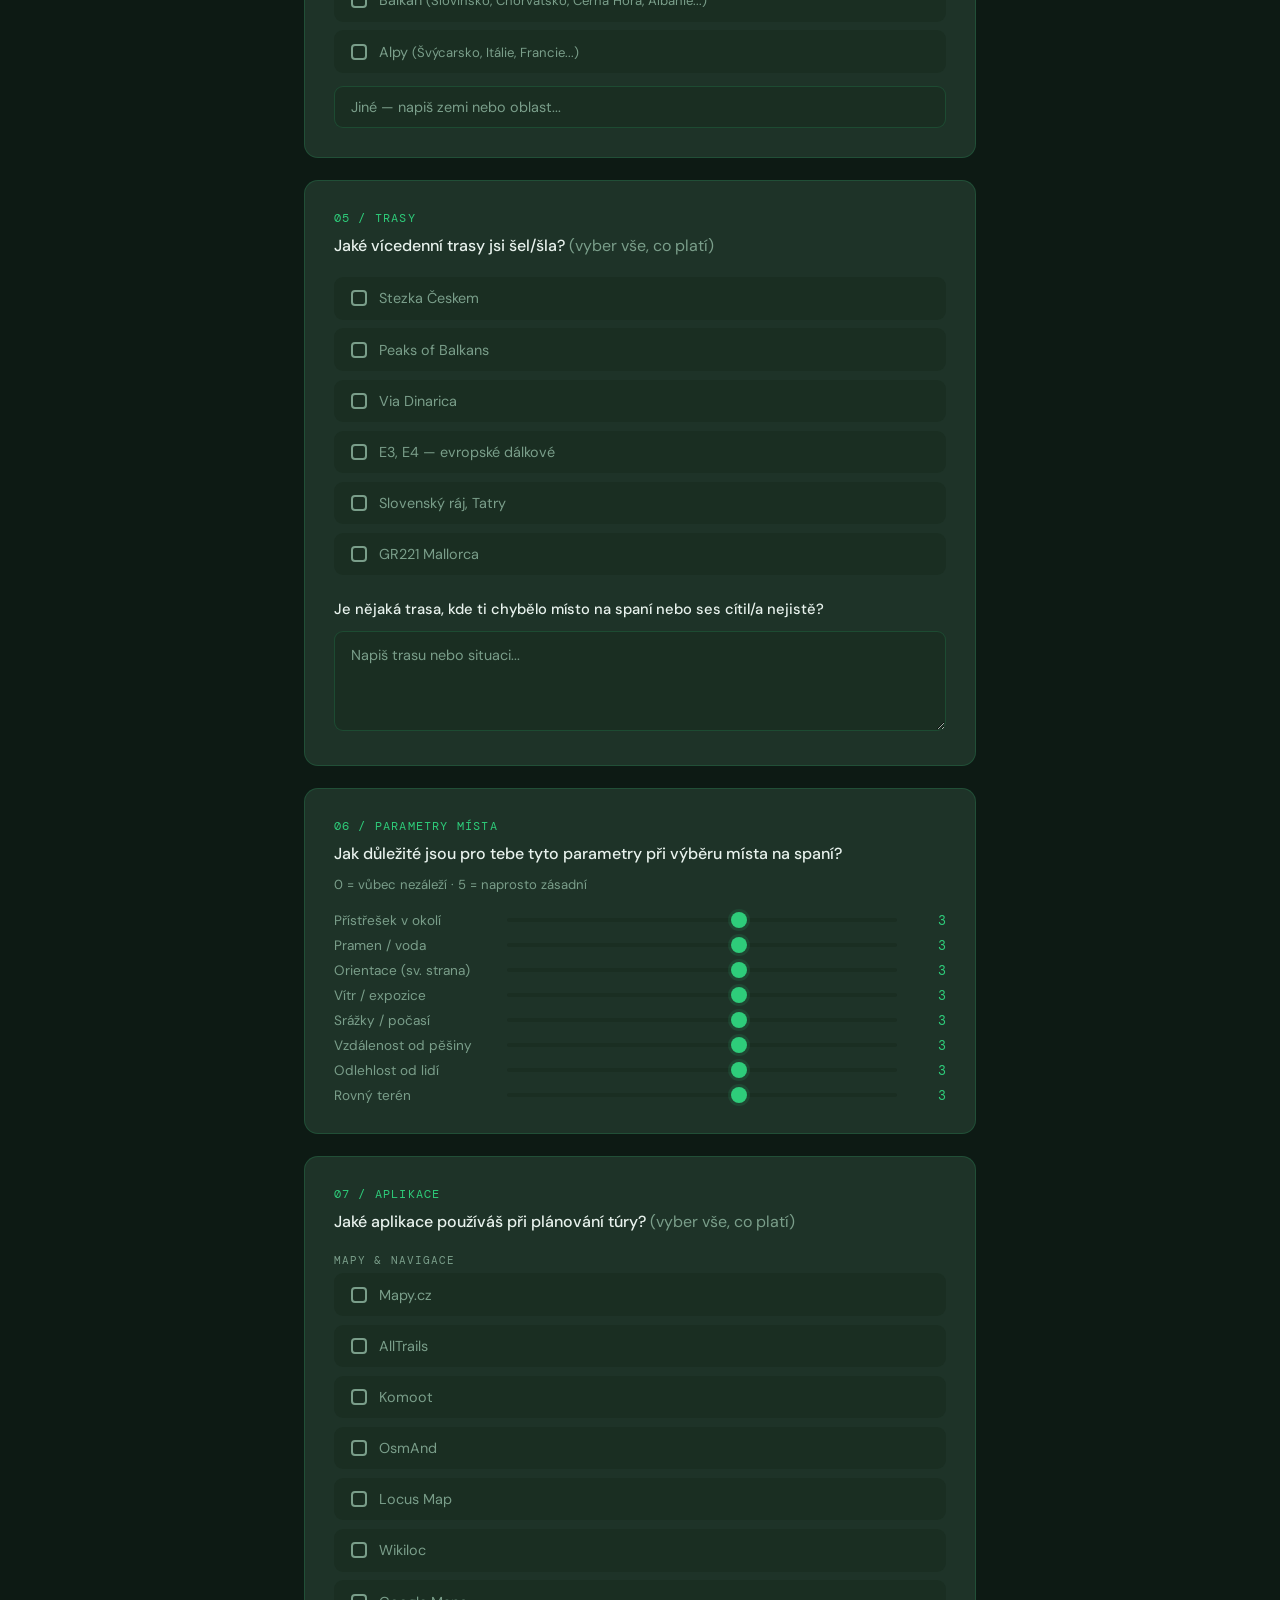
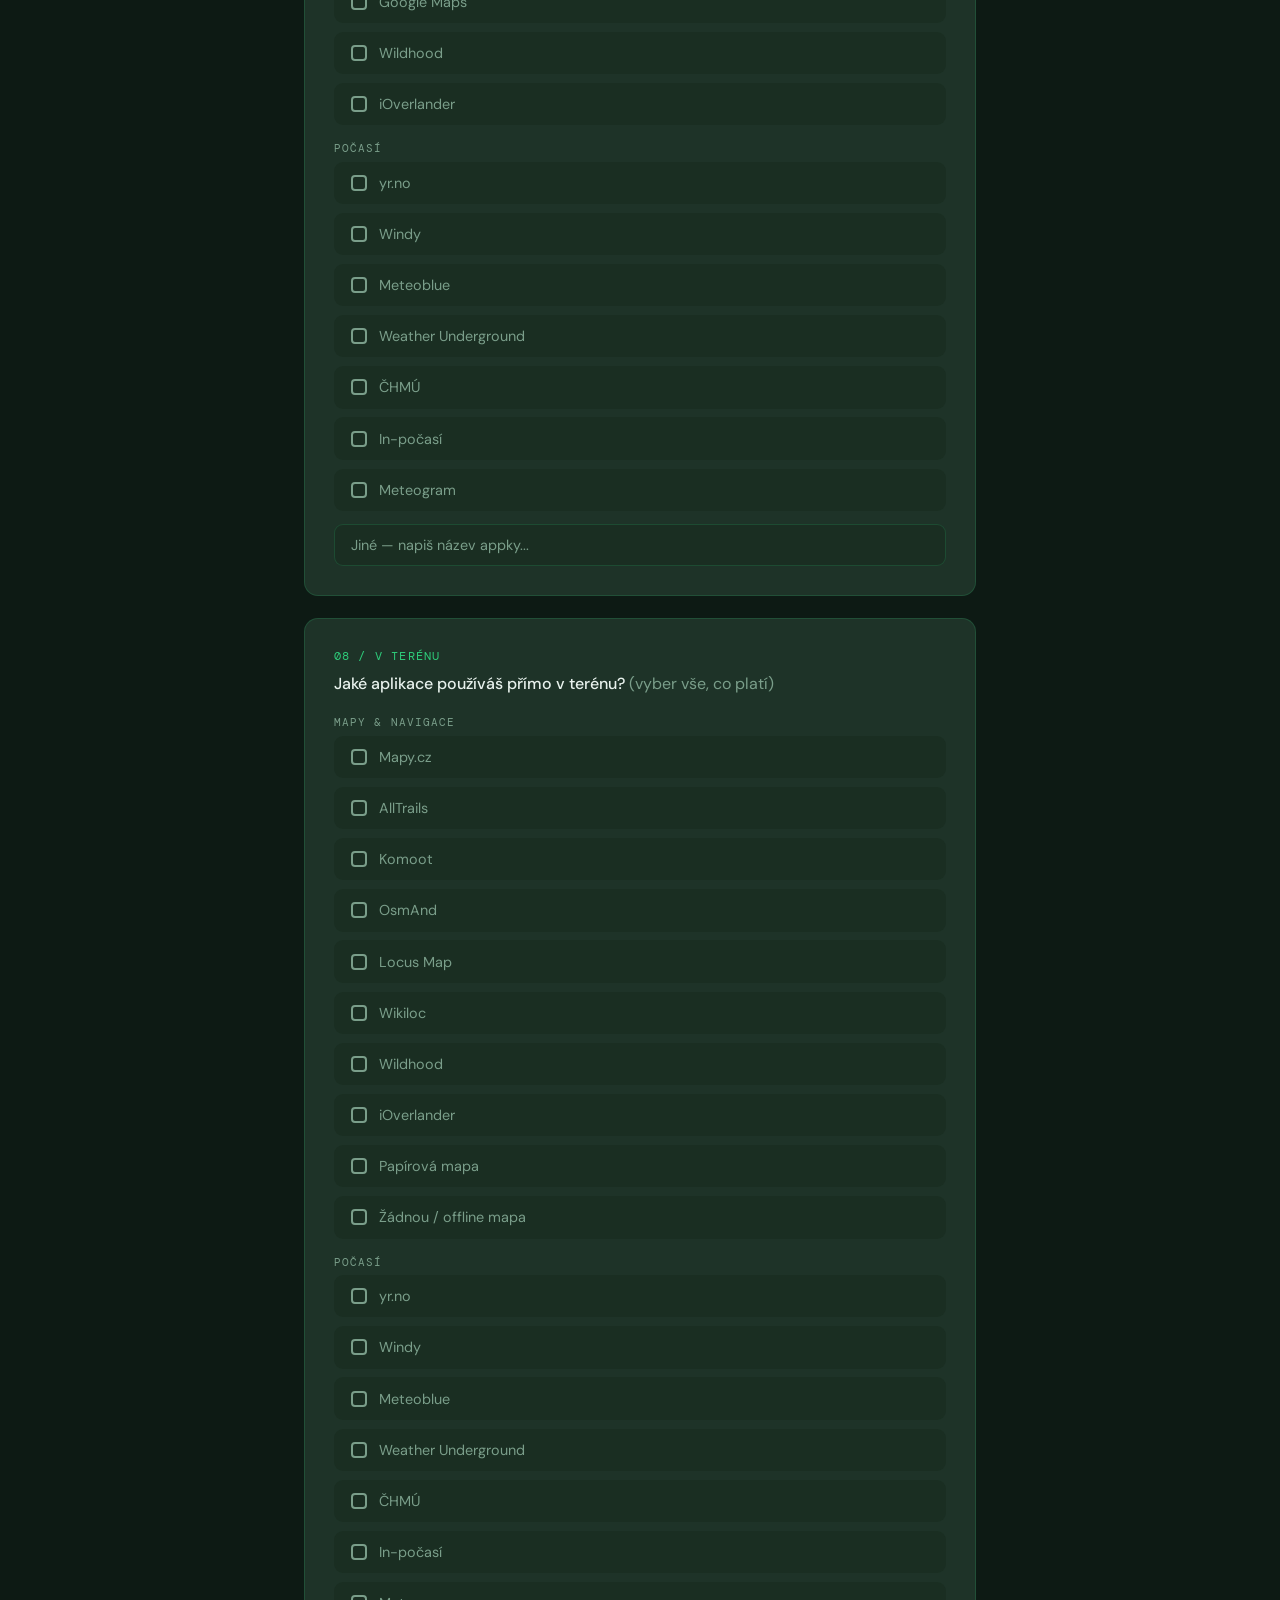
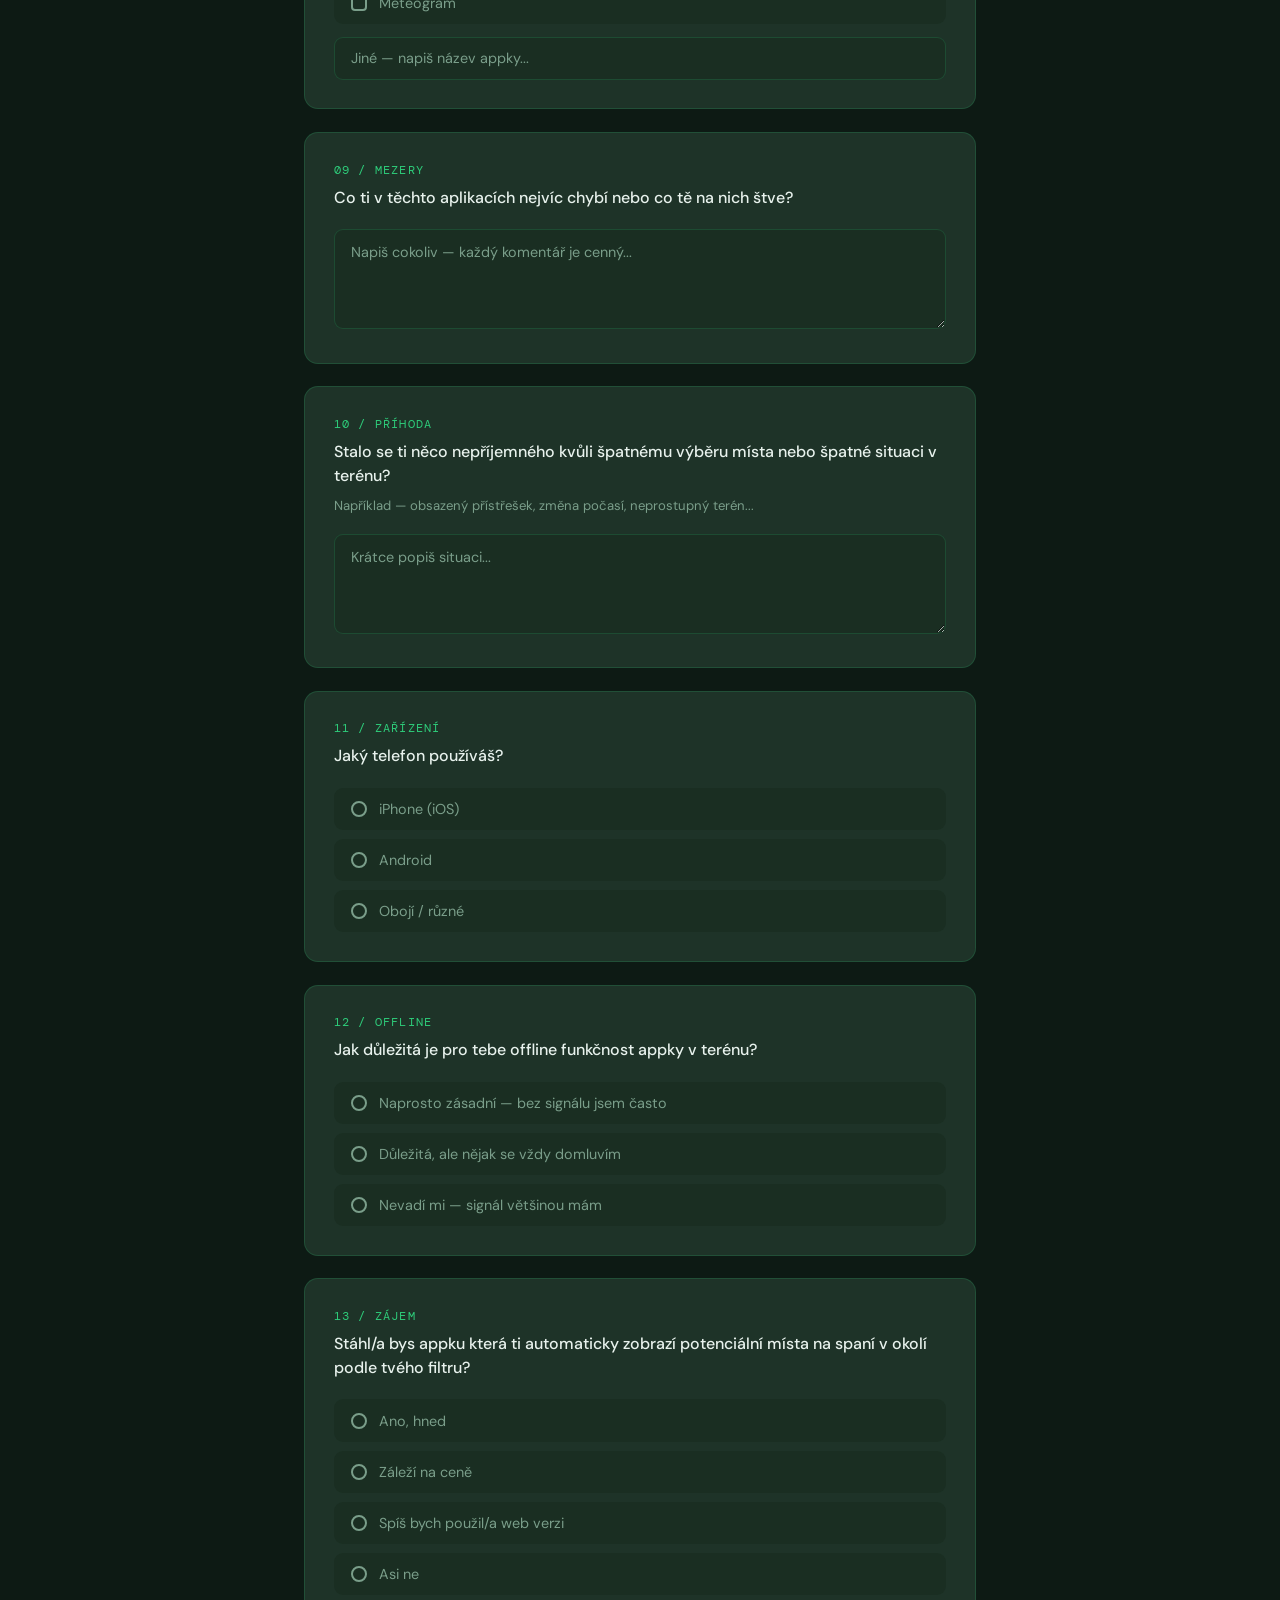
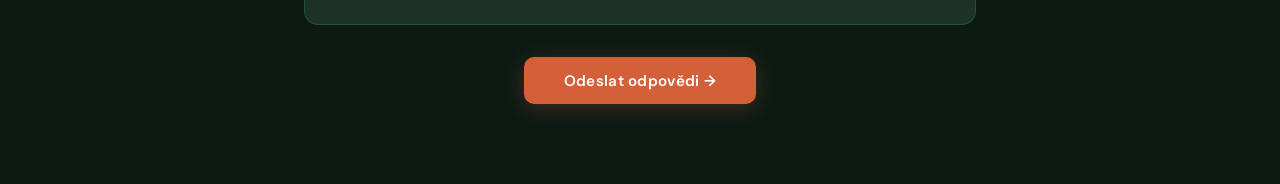
==== commit e00e824f: "Q5: add GR221 Mallorca route option Co-Authored-By: Claude Sonnet 4.6 <noreply@anthropic.com>" ====
--- a/index.html
+++ b/index.html
@@ -85,6 +85,7 @@
         <label class="opt"><input type="checkbox" name="q_trasy" value="Via Dinarica"><div class="opt-dot square"></div><span>Via Dinarica</span></label>
         <label class="opt"><input type="checkbox" name="q_trasy" value="E3, E4 — evropské dálkové"><div class="opt-dot square"></div><span>E3, E4 — evropské dálkové</span></label>
         <label class="opt"><input type="checkbox" name="q_trasy" value="Slovenský ráj, Tatry"><div class="opt-dot square"></div><span>Slovenský ráj, Tatry</span></label>
+        <label class="opt"><input type="checkbox" name="q_trasy" value="GR221 Mallorca"><div class="opt-dot square"></div><span>GR221 Mallorca</span></label>
       </div>
       <div style="margin-top:1.4rem">
         <div class="q-text" style="font-size:.92rem;margin-bottom:.7rem">Je nějaká trasa, kde ti chybělo místo na spaní nebo ses cítil/a nejistě?</div>
@@ -262,7 +263,9 @@
   <div class="success-msg" id="success-msg">
     <div class="success-msg-content">
       <h2>Díky za odpovědi!</h2>
-      <p>Pomáháš nám stavět appku která bude reálně fungovat v terénu.</p>
+      <p>Každá odpověď pomáhá pochopit, co skutečně potřebuješ v terénu.</p>
+      <p style="margin-top:.6rem">Pokud znáš někoho, kdo bivakuje, pošli mu dotazník.</p>
+      <button class="btn-copy" id="btn-copy" onclick="copyLink()">Zkopírovat odkaz</button>
     </div>
   </div>
 
--- a/bivouachunter_survey.css
+++ b/bivouachunter_survey.css
@@ -110,6 +110,16 @@
   transition: border-color .2s;
 }
 .q-block:focus-within { border-color: var(--emerald2); }
+.q-block.invalid { border-color: var(--terracotta); }
+.q-block.invalid::after {
+  content: 'Ještě tato otázka';
+  display: block;
+  margin-top: .8rem;
+  font-size: .75rem;
+  color: var(--terracotta);
+  font-family: var(--mono);
+  letter-spacing: .06em;
+}
 .q-num {
   font-family: var(--mono);
   font-size: .75rem;
@@ -296,6 +306,23 @@
   inset: 0;
   background: linear-gradient(140deg, rgba(13,26,20,.78) 35%, transparent 68%);
 }
+.btn-copy {
+  margin-top: 1.4rem;
+  background: var(--emerald);
+  color: var(--bg);
+  font-family: var(--font);
+  font-size: .88rem;
+  font-weight: 600;
+  border: none;
+  padding: .7rem 1.6rem;
+  border-radius: 8px;
+  cursor: pointer;
+  letter-spacing: .02em;
+  transition: all .2s;
+}
+.btn-copy:hover { background: var(--emerald2); transform: translateY(-1px); }
+.btn-copy.copied { background: var(--emerald2); }
+
 .success-msg-content {
   position: relative;
   z-index: 1;
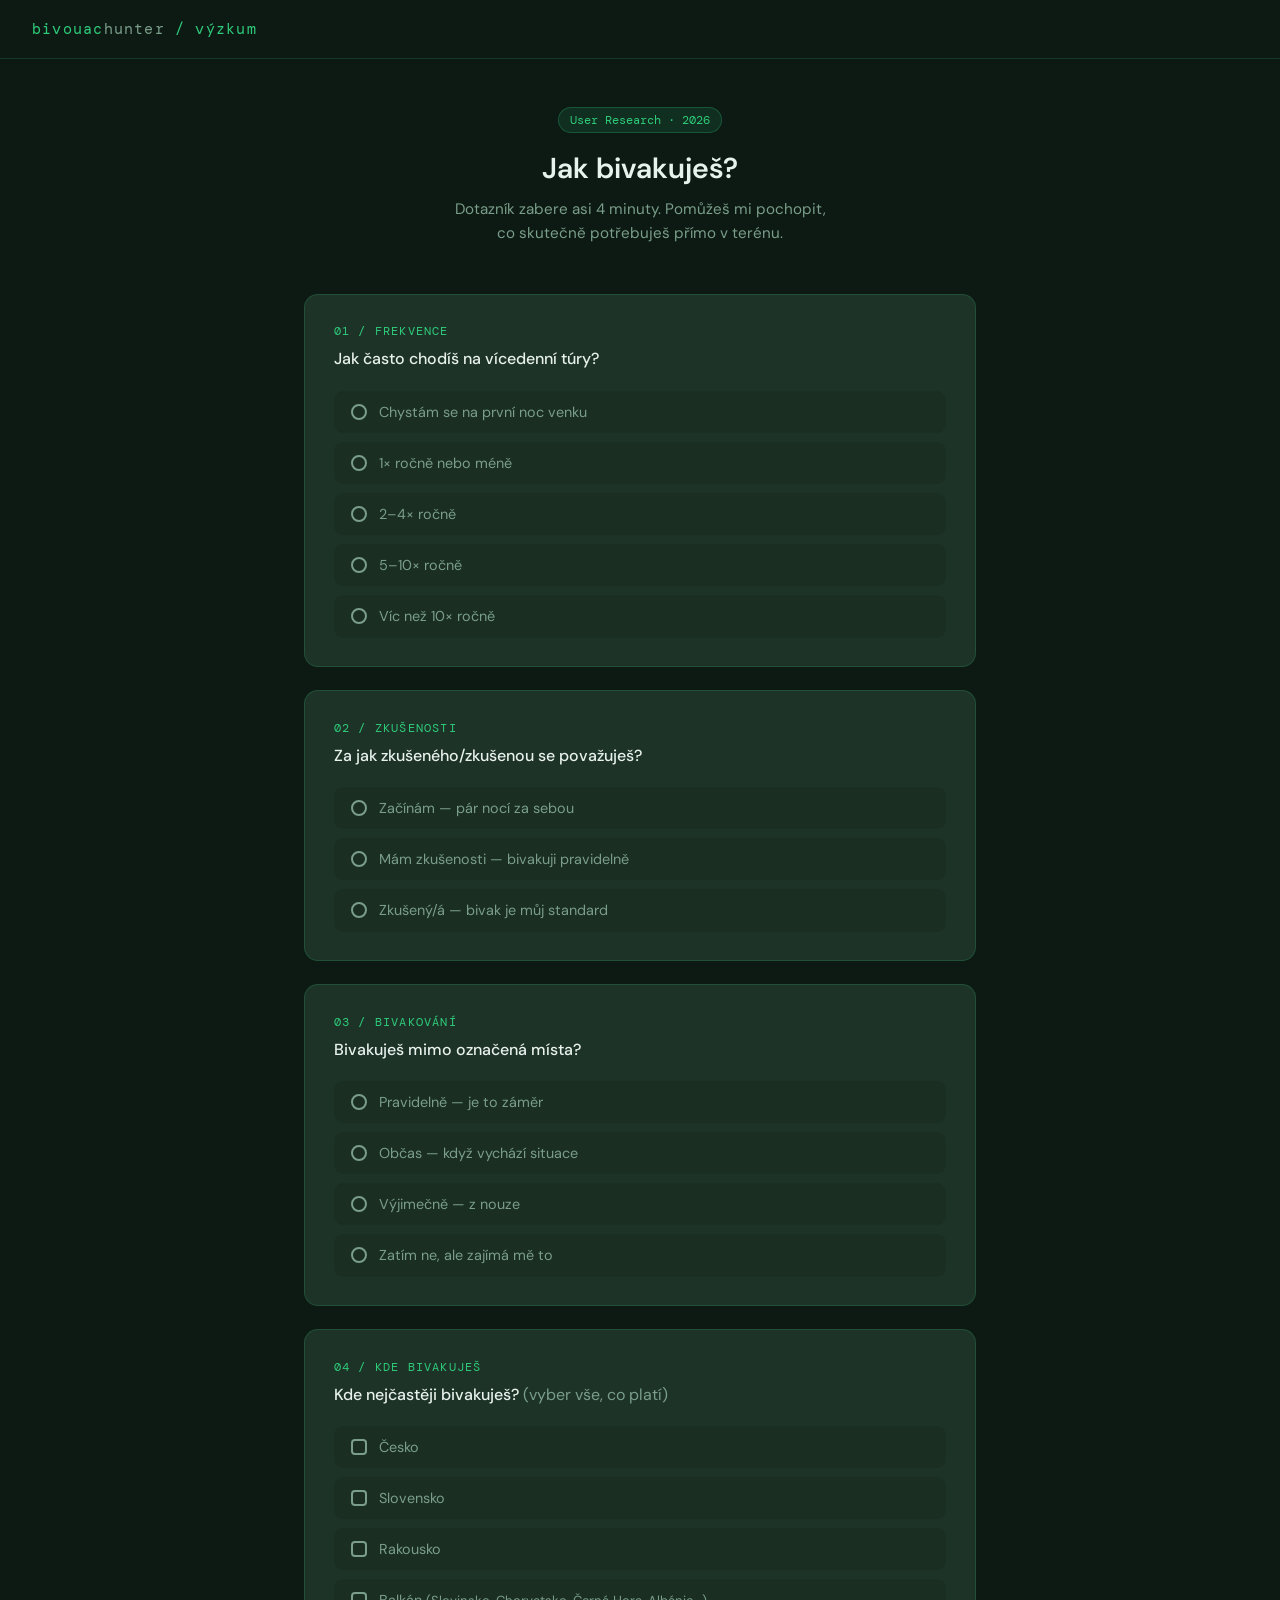
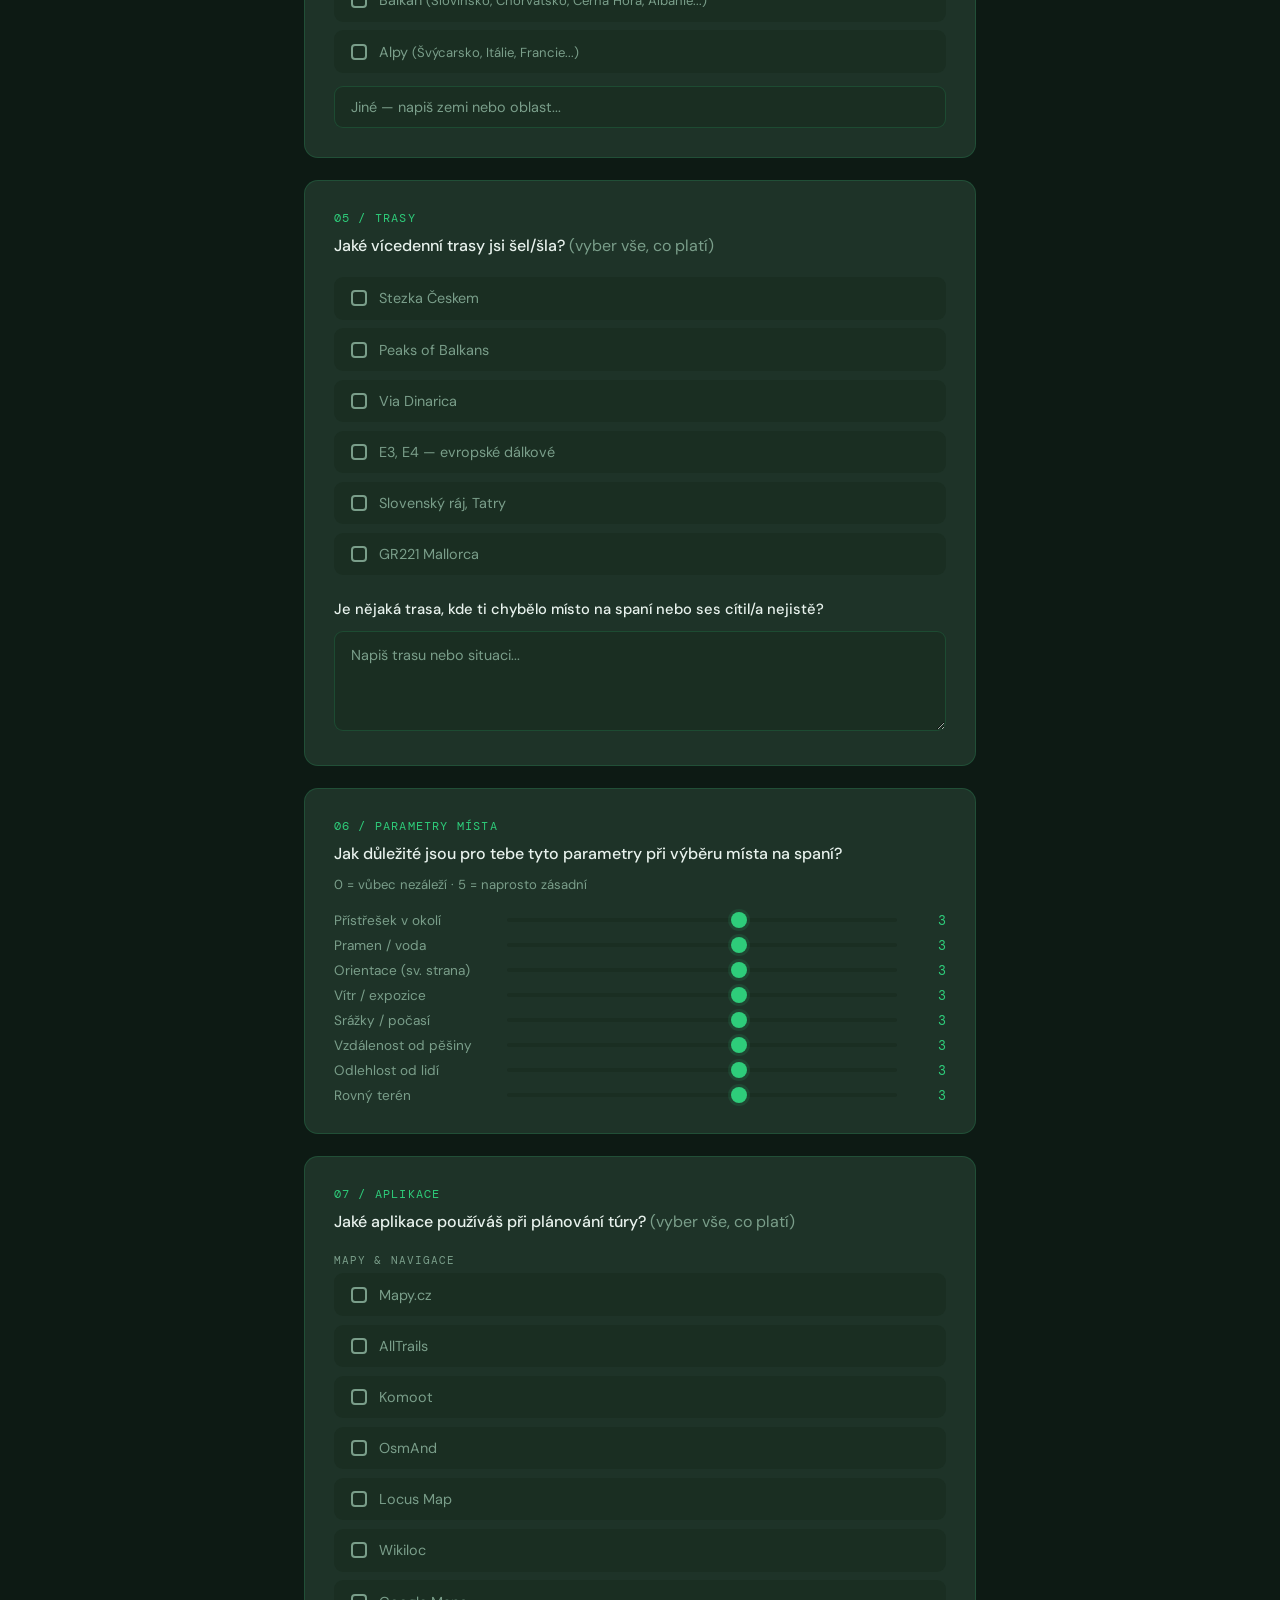
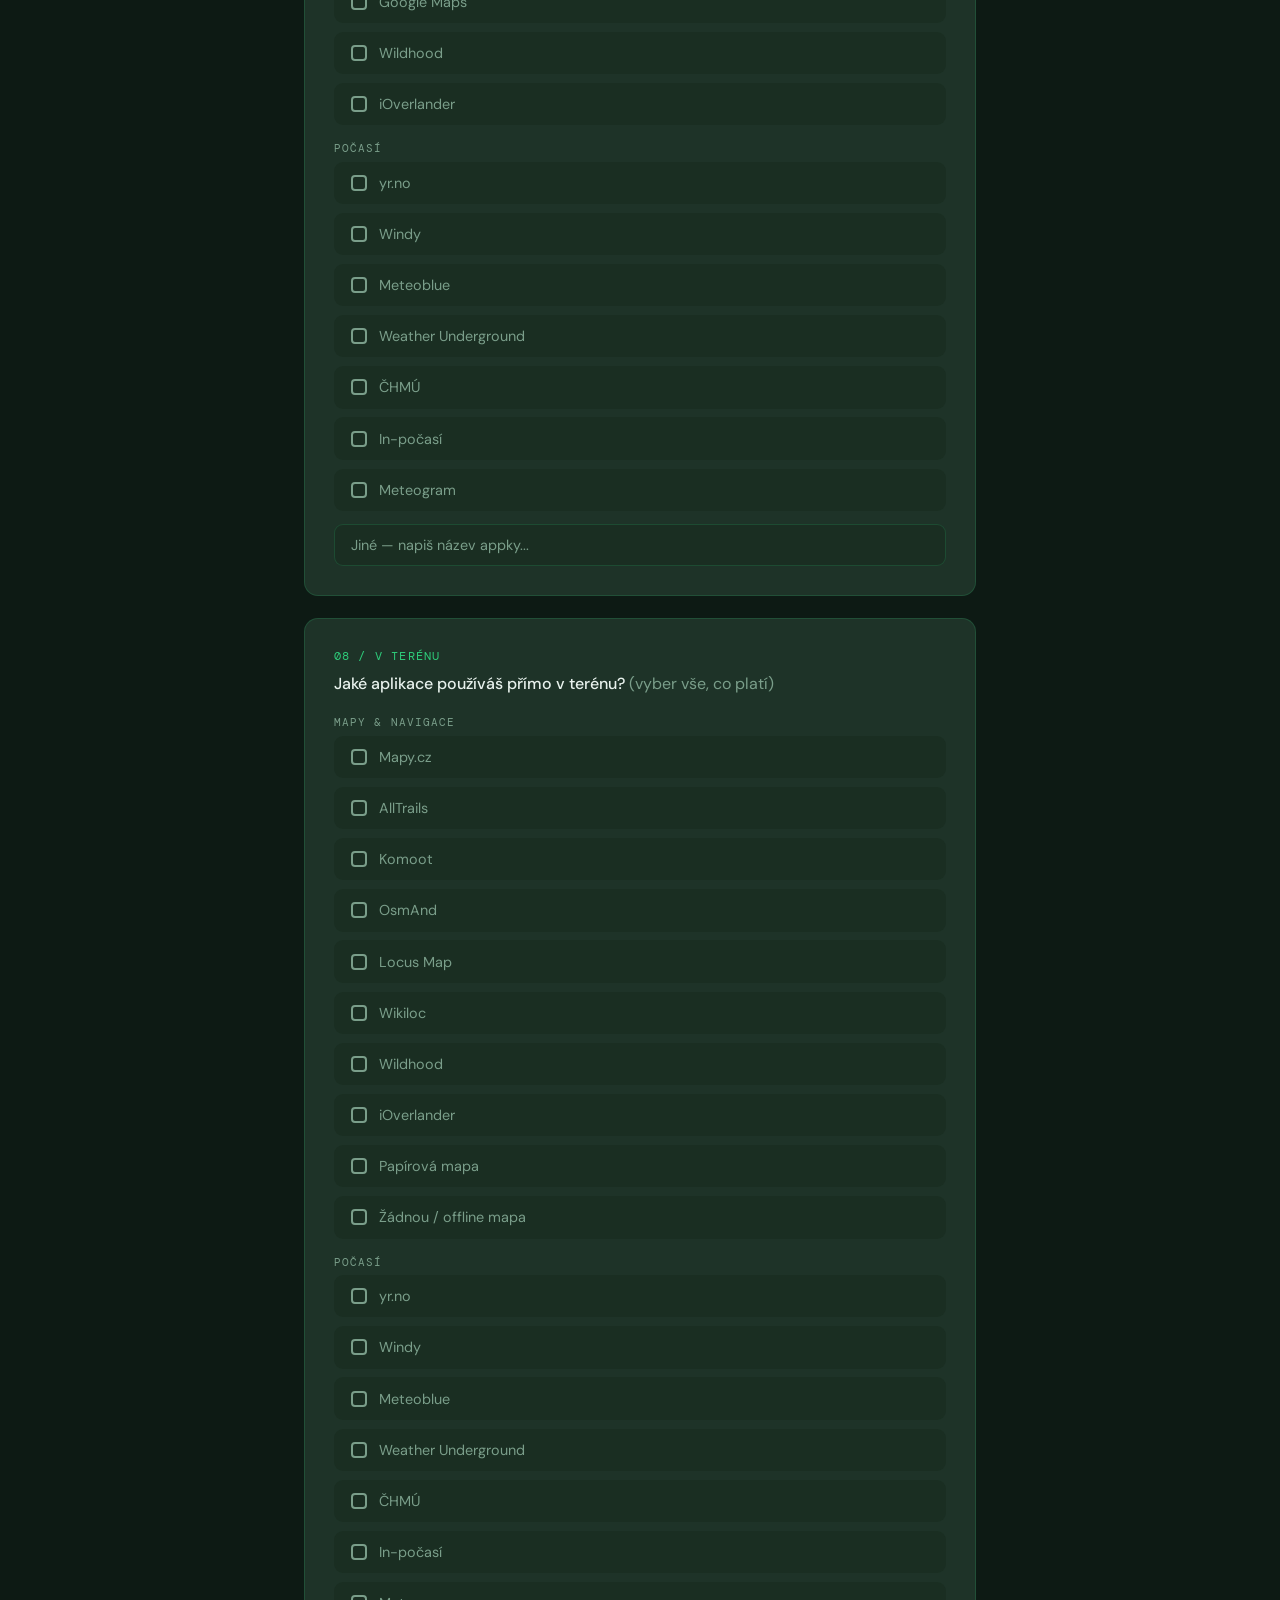
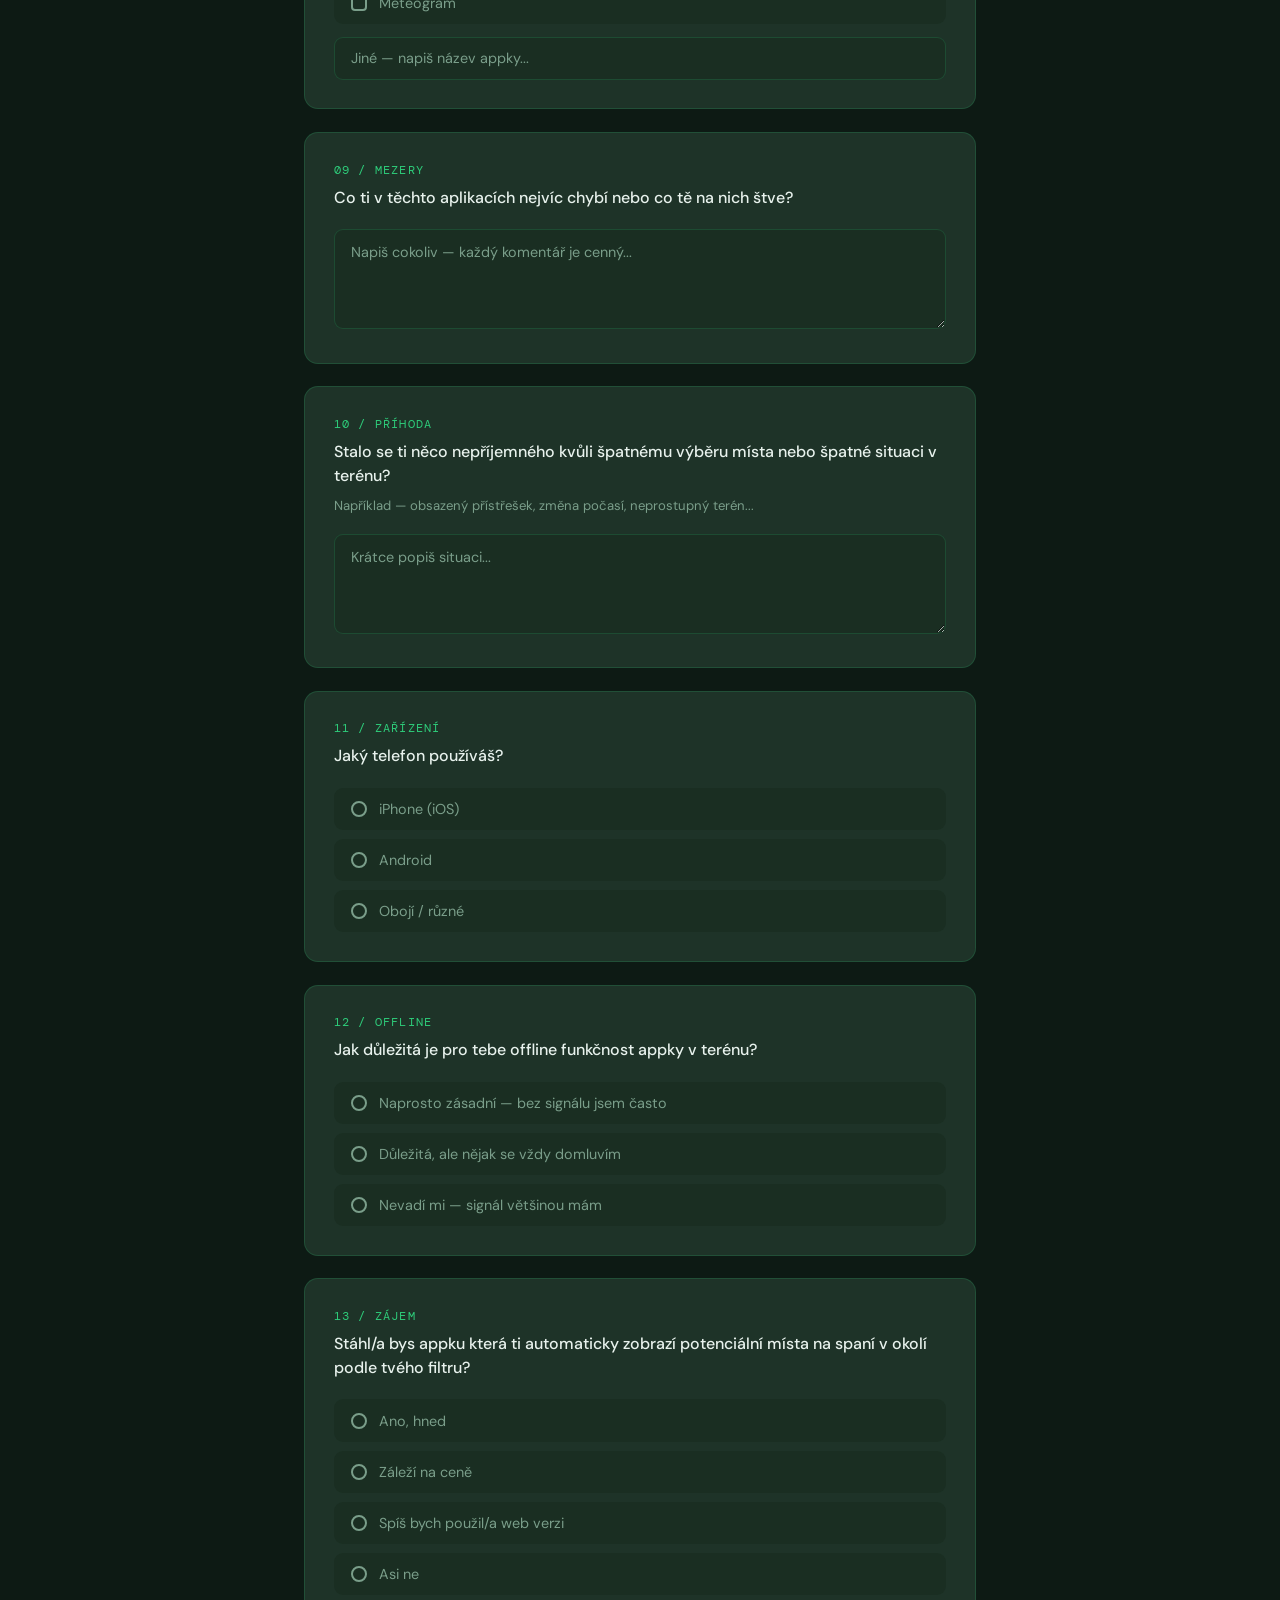
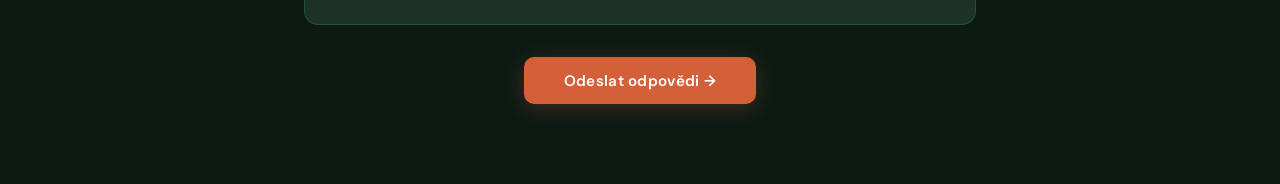
==== commit d407f179: "Change 'nám' to 'mi' in survey intro text Co-Authored-By: Claude Sonnet 4.6 <noreply@anthropic.com>" ====
--- a/index.html
+++ b/index.html
@@ -18,7 +18,7 @@
   <div class="survey-header">
     <div class="badge">User Research · 2026</div>
     <h1>Jak bivakuješ?</h1>
-    <p>Dotazník zabere asi 4 minuty. Pomůžeš nám pochopit,<br>co skutečně potřebuješ přímo v terénu.</p>
+    <p>Dotazník zabere asi 4 minuty. Pomůžeš mi pochopit,<br>co skutečně potřebuješ přímo v terénu.</p>
   </div>
 
   <form id="survey-form">
